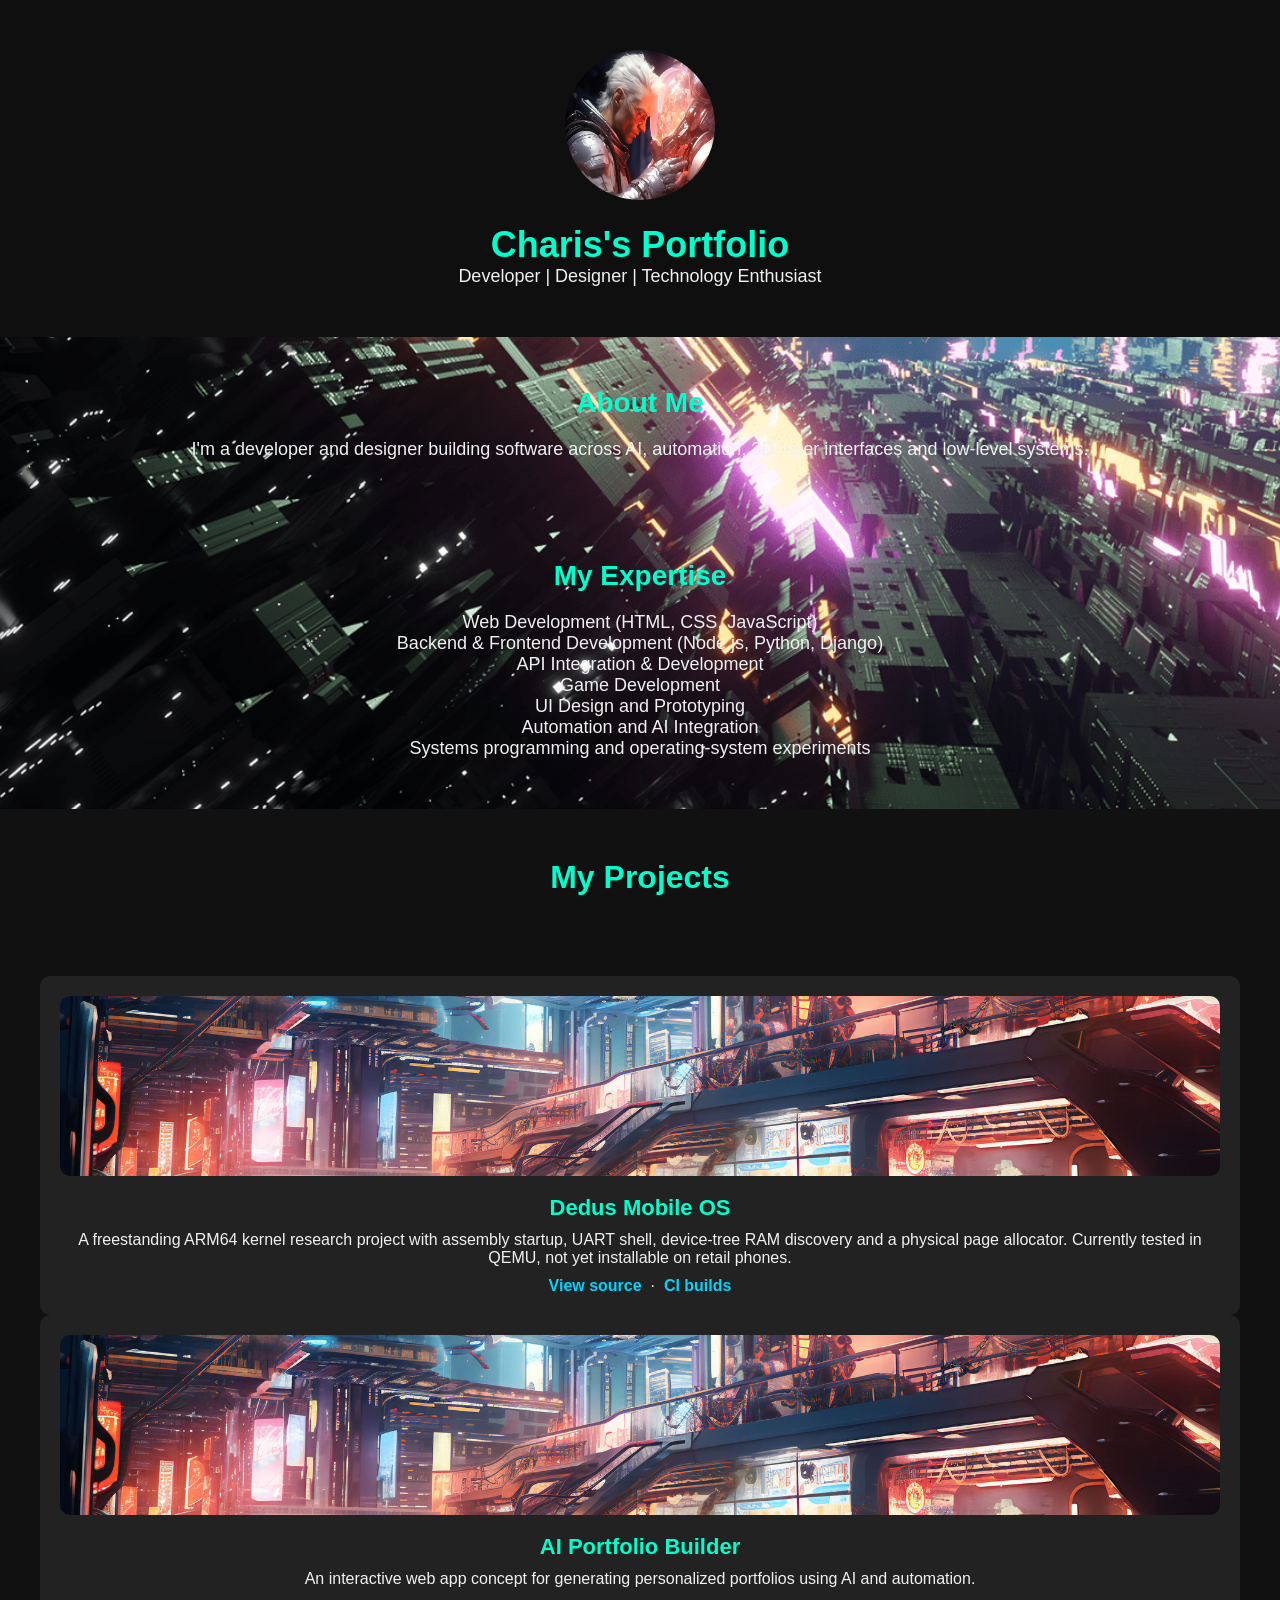
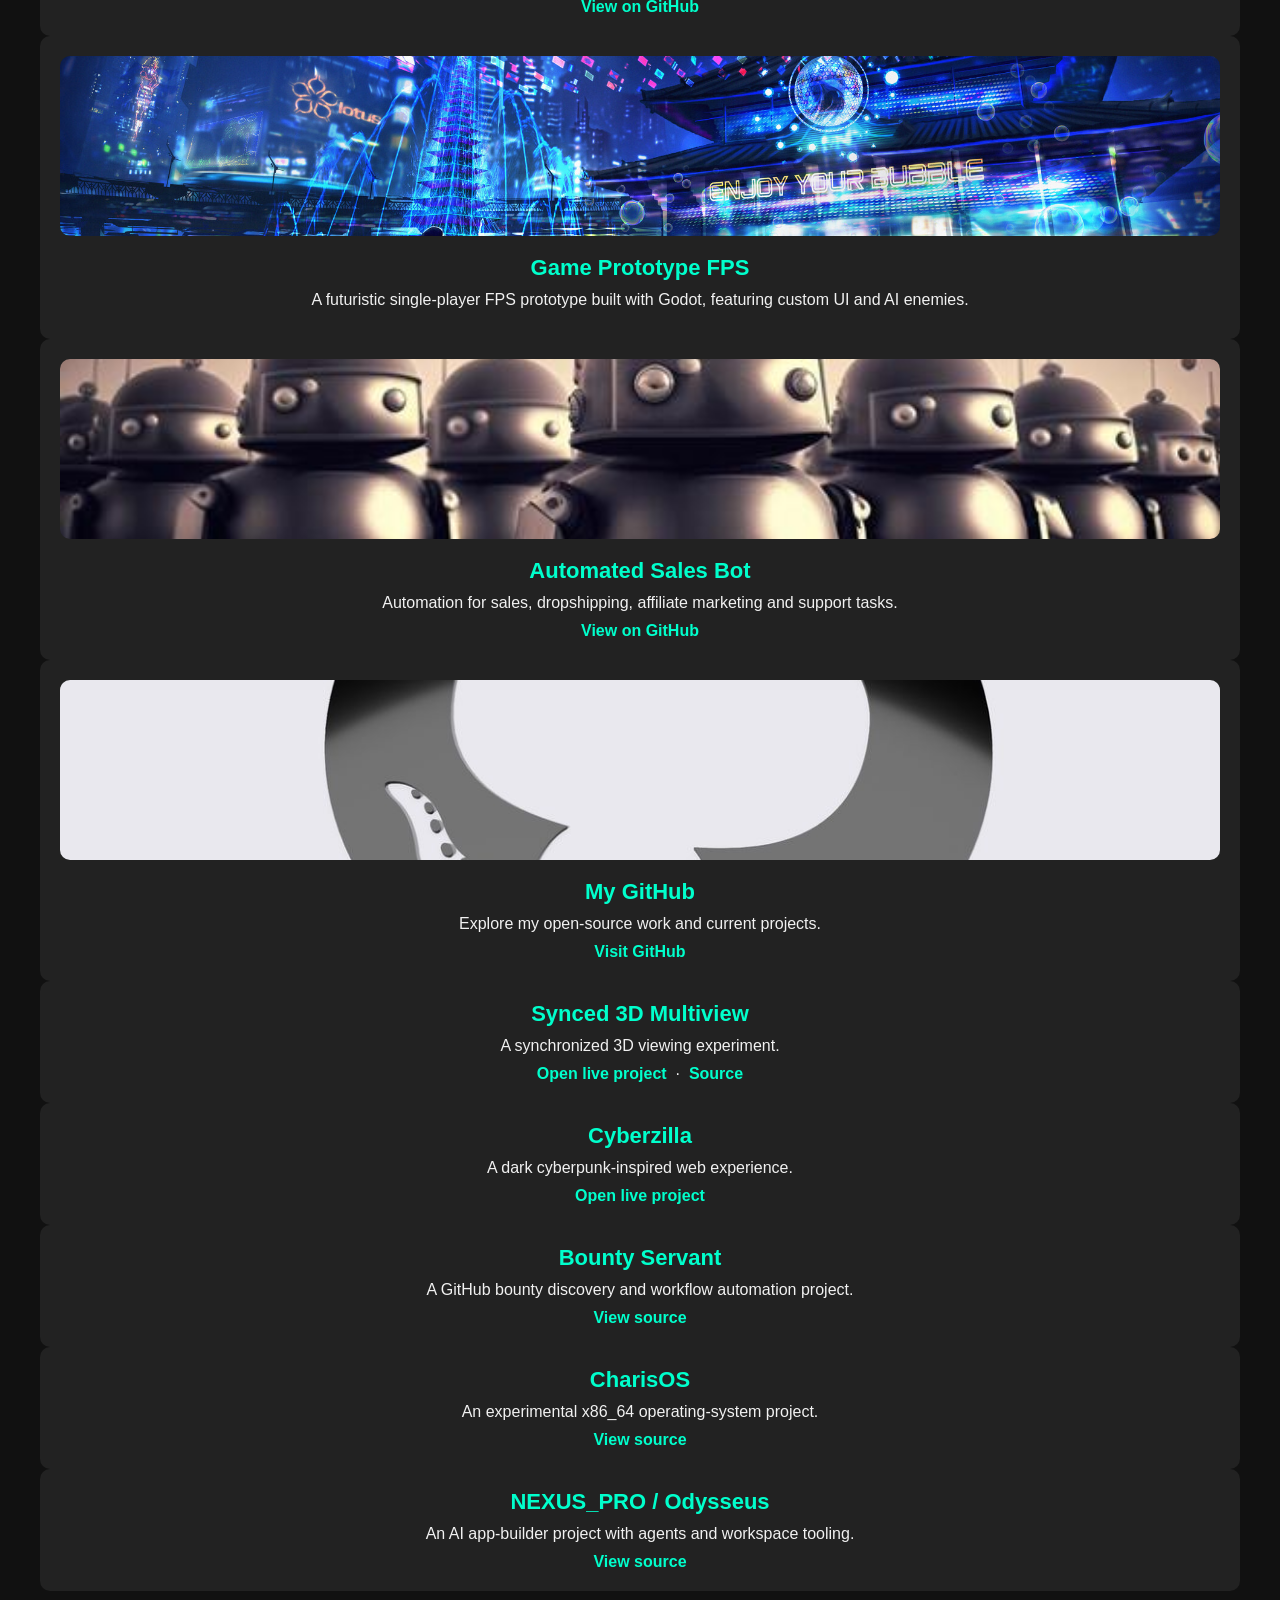
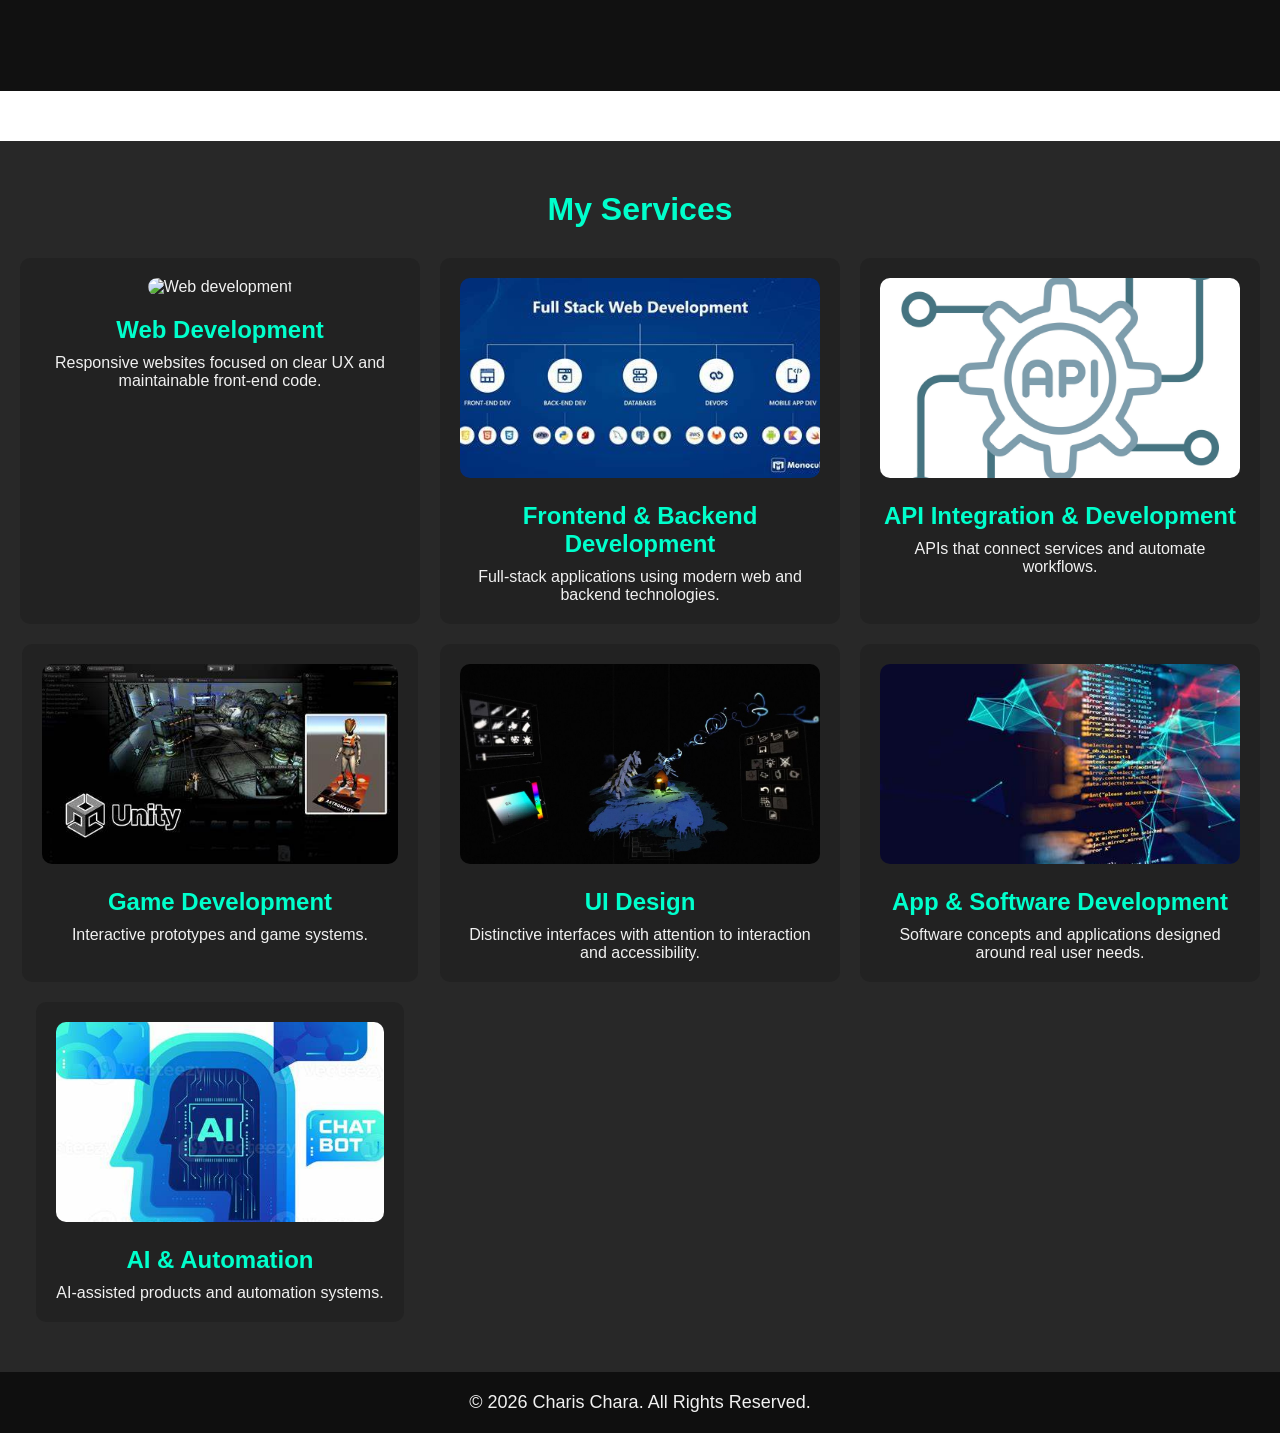
==== index.html @ b6f8dc91 "Feature Dedus and refresh portfolio project links" ====
<!DOCTYPE html>
<html lang="en">
<head>
    <meta charset="UTF-8">
    <meta name="viewport" content="width=device-width, initial-scale=1.0">
    <title>Charis Chara | Portfolio</title>
    <meta name="description" content="Software, AI, automation, 3D and low-level systems projects by Charis Chara.">
    <link rel="stylesheet" href="styles.css">
    <script>
      window.va = window.va || function () { (window.vaq = window.vaq || []).push(arguments); };
    </script>
    <script defer src="/_vercel/insights/script.js"></script>
</head>
<body>
    <header>
        <div class="container">
            <img src="assets/cyberpunk-character-hd-8k-wallpaper-stock-photographic-image_915071-30062.jpg" alt="Charis's profile picture" class="profile-img">
            <h1>Charis's Portfolio</h1>
            <p>Developer | Designer | Technology Enthusiast</p>
        </div>
    </header>
    <section class="about">
        <h2>About Me</h2>
        <p>I'm a developer and designer building software across AI, automation, 3D, user interfaces and low-level systems.</p>
    </section>
    <section class="expertise">
        <h2>My Expertise</h2>
        <ul>
            <li>Web Development (HTML, CSS, JavaScript)</li>
            <li>Backend & Frontend Development (Node.js, Python, Django)</li>
            <li>API Integration & Development</li>
            <li>Game Development</li>
            <li>UI Design and Prototyping</li>
            <li>Automation and AI Integration</li>
            <li>Systems programming and operating-system experiments</li>
        </ul>
    </section>
    <section class="projects">
        <h2>My Projects</h2>
        <div class="projects">
          <div class="project-card">
            <img src="assets/assets/cyberpunk.jpg" alt="Dedus Mobile OS visual concept">
            <h3>Dedus Mobile OS</h3>
            <p>A freestanding ARM64 kernel research project with assembly startup, UART shell, device-tree RAM discovery and a physical page allocator. Currently tested in QEMU, not yet installable on retail phones.</p>
            <a href="https://github.com/Liladizilla/mobile_os_01" target="_blank" rel="noopener noreferrer" style="color:#00D4FF;">View source</a>
            &nbsp;·&nbsp;
            <a href="https://github.com/Liladizilla/mobile_os_01/actions" target="_blank" rel="noopener noreferrer" style="color:#00D4FF;">CI builds</a>
          </div>
          <div class="project-card">
            <img src="assets/assets/cyberpunk.jpg" alt="AI portfolio builder concept">
            <h3>AI Portfolio Builder</h3>
            <p>An interactive web app concept for generating personalized portfolios using AI and automation.</p>
            <a href="https://github.com/Liladizilla/adizillaAI" target="_blank" rel="noopener noreferrer">View on GitHub</a>
          </div>
          <div class="project-card">
            <img src="assets/assets/vinicius-alves-cyberpunk-night-club-artsta.jpg" alt="Game prototype concept">
            <h3>Game Prototype FPS</h3>
            <p>A futuristic single-player FPS prototype built with Godot, featuring custom UI and AI enemies.</p>
          </div>
          <div class="project-card">
            <img src="assets/assets/Automation & Bots.jpg" alt="Automation and bot project">
            <h3>Automated Sales Bot</h3>
            <p>Automation for sales, dropshipping, affiliate marketing and support tasks.</p>
            <a href="https://github.com/Liladizilla/dropship_bot" target="_blank" rel="noopener noreferrer">View on GitHub</a>
          </div>
          <div class="project-card">
            <img src="assets/github_render.jpg" alt="GitHub profile">
            <h3>My GitHub</h3>
            <p>Explore my open-source work and current projects.</p>
            <a href="https://github.com/Liladizilla" target="_blank" rel="noopener noreferrer">Visit GitHub</a>
          </div>
          <div class="project-card">
            <h3>Synced 3D Multiview</h3>
            <p>A synchronized 3D viewing experiment.</p>
            <a href="https://synced-3d-multiview.vercel.app/" target="_blank" rel="noopener noreferrer">Open live project</a>
            &nbsp;·&nbsp;
            <a href="https://github.com/Liladizilla/synced_3d_multiview" target="_blank" rel="noopener noreferrer">Source</a>
          </div>
          <div class="project-card">
            <h3>Cyberzilla</h3>
            <p>A dark cyberpunk-inspired web experience.</p>
            <a href="https://cyberzilla01.pp.ua/" target="_blank" rel="noopener noreferrer">Open live project</a>
          </div>
          <div class="project-card">
            <h3>Bounty Servant</h3>
            <p>A GitHub bounty discovery and workflow automation project.</p>
            <a href="https://github.com/Liladizilla/bounty_servant" target="_blank" rel="noopener noreferrer">View source</a>
          </div>
          <div class="project-card">
            <h3>CharisOS</h3>
            <p>An experimental x86_64 operating-system project.</p>
            <a href="https://github.com/Liladizilla/charis__OS" target="_blank" rel="noopener noreferrer">View source</a>
          </div>
          <div class="project-card">
            <h3>NEXUS_PRO / Odysseus</h3>
            <p>An AI app-builder project with agents and workspace tooling.</p>
            <a href="https://github.com/Liladizilla/NEXUS_PRO_01" target="_blank" rel="noopener noreferrer">View source</a>
          </div>
        </div>
    </section>
    <section class="services">
        <h2>My Services</h2>
        <div class="services-container">
            <div class="service-card"><img src="assets/websitedevelopment.jpg" alt="Web development" class="service-img"><h3>Web Development</h3><p>Responsive websites focused on clear UX and maintainable front-end code.</p></div>
            <div class="service-card"><img src="assets/fullstack.jpg" alt="Full-stack development" class="service-img"><h3>Frontend & Backend Development</h3><p>Full-stack applications using modern web and backend technologies.</p></div>
            <div class="service-card"><img src="assets/api.jpg" alt="API development" class="service-img"><h3>API Integration & Development</h3><p>APIs that connect services and automate workflows.</p></div>
            <div class="service-card"><img src="assets/gamedev.jpg" alt="Game development" class="service-img"><h3>Game Development</h3><p>Interactive prototypes and game systems.</p></div>
            <div class="service-card"><img src="assets/ui.jpg" alt="UI design" class="service-img"><h3>UI Design</h3><p>Distinctive interfaces with attention to interaction and accessibility.</p></div>
            <div class="service-card"><img src="assets/sofdev.jpg" alt="Software development" class="service-img"><h3>App & Software Development</h3><p>Software concepts and applications designed around real user needs.</p></div>
            <div class="service-card"><img src="assets/assets/aichatbot.jpg" alt="AI and automation" class="service-img"><h3>AI & Automation</h3><p>AI-assisted products and automation systems.</p></div>
        </div>
    </section>
    <footer><p>&copy; 2026 Charis Chara. All Rights Reserved.</p></footer>
    <script src="script.js"></script>
</body>
</html>
---- styles.css ----
/* Global styles */
* {
    margin: 0;
    padding: 0;
    box-sizing: border-box;
}

body {
    font-family: 'Arial', sans-serif;
    color: #f1f1f1;
    background-image: url('assets/8716e3132117797.622858d67e865.png'), url('assets/0fb3aafcafc8828df3c32d9af4dffaa6.jpg'); /* Two background images */
    background-position: top center, bottom center;
    background-size: cover;
    background-attachment: fixed; /* Fix the background during scroll */
    animation: scrollBackgroundTop 30s linear infinite, scrollBackgroundBottom 40s linear infinite; /* Animation for both backgrounds */
    height: 200vh; /* Increased height for scrolling */
    background-repeat: no-repeat;
}

header {
    background-color: #0f0f0f;
    padding: 50px 20px;
    text-align: center;
}

.container {
    max-width: 1200px;
    margin: 0 auto;
}

.profile-img {
    width: 150px;
    height: 150px;
    border-radius: 50%;
    margin-bottom: 20px;
}

h1 {
    color: #00ffcc;
    font-size: 36px;
}

p {
    font-size: 18px;
    color: #f1f1f1;
}

section {
    padding: 50px 20px;
    text-align: center;
}

h2 {
    font-size: 28px;
    color: #00ffcc;
    margin-bottom: 20px;
}

.expertise ul {
    list-style: none;
    padding: 0;
}

.expertise li {
    font-size: 18px;
    color: #f1f1f1;
}

.projects {
    padding: 50px 20px;
    background-color: #111;
    text-align: center;
}

.projects h2 {
    font-size: 32px;
    color: #00ffcc;
    margin-bottom: 30px;
}

.projects-container {
    display: grid;
    grid-template-columns: repeat(auto-fill, minmax(280px, 1fr));
    gap: 30px;
    max-width: 1200px;
    margin: 0 auto;
}

.project-card {
    background-color: #222;
    border-radius: 10px;
    padding: 20px;
    text-align: center;
    transition: transform 0.3s ease, box-shadow 0.3s ease;
}

.project-card:hover {
    transform: translateY(-10px);
    box-shadow: 0 4px 8px rgba(0, 255, 204, 0.5);
}

.project-card img {
    width: 100%;
    height: 180px;
    object-fit: cover;
    border-radius: 10px;
    margin-bottom: 15px;
}

.project-card h3 {
    font-size: 22px;
    color: #00ffcc;
    margin-bottom: 10px;
}

.project-card p {
    font-size: 16px;
    color: #f1f1f1;
    margin-bottom: 10px;
}

.project-card a {
    color: #00ffcc;
    text-decoration: none;
    font-weight: bold;
}

footer {
    background-color: #0f0f0f;
    color: #f1f1f1;
    text-align: center;
    padding: 20px 0;
}

.services {
    padding: 50px 20px;
    text-align: center;
    background-color: #111;
}

.services h2 {
    font-size: 32px;
    color: #00ffcc;
    margin-bottom: 30px;
}

.services-container {
    display: grid;
    grid-template-columns: repeat(auto-fill, minmax(300px, 1fr));
    gap: 20px;
    justify-items: center;
}

.service-card {
    background-color: #222;
    border-radius: 10px;
    padding: 20px;
    text-align: center;
    transition: transform 0.3s ease, box-shadow 0.3s ease;
}

.service-card:hover {
    transform: translateY(-10px);
    box-shadow: 0 4px 8px rgba(0, 255, 204, 0.5);
}

.service-img {
    width: 100%;
    height: 200px;
    object-fit: cover;
    border-radius: 10px;
    margin-bottom: 20px;
}

.service-card h3 {
    font-size: 24px;
    color: #00ffcc;
    margin-bottom: 10px;
}

.service-card p {
    color: #f1f1f1;
    font-size: 16px;
}


/* Moving top background image */
@keyframes scrollBackgroundTop {
    0% {
        background-position: top center;
    }
    100% {
        background-position: bottom center; /* Moves top image from top to bottom */
    }
}

/* Moving bottom background image */
@keyframes scrollBackgroundBottom {
    0% {
        background-position: bottom center;
    }
    100% {
        background-position: top center; /* Moves bottom image from bottom to top */
    }
}

/* Add smooth scrolling */
html {
    scroll-behavior: smooth;
}

/* Section Styling */
.services {
    padding: 50px 20px;
    text-align: center;
    background-color: rgba(17, 17, 17, 0.9); /* Slight transparency for the background */
    margin-top: 50px;
}

.services h2 {
    font-size: 32px;
    color: #00ffcc;
    margin-bottom: 30px;
}

.services-container {
    display: grid;
    grid-template-columns: repeat(auto-fill, minmax(300px, 1fr));
    gap: 20px;
    justify-items: center;
}

.service-card {
    background-color: #222;
    border-radius: 10px;
    padding: 20px;
    text-align: center;
    transition: transform 0.3s ease, box-shadow 0.3s ease;
}

.service-card:hover {
    transform: translateY(-10px);
    box-shadow: 0 4px 8px rgba(0, 255, 204, 0.5);
}

.service-img {
    width: 100%;
    height: 200px;
    object-fit: cover;
    border-radius: 10px;
    margin-bottom: 20px;
}

.service-card h3 {
    font-size: 24px;
    color: #00ffcc;
    margin-bottom: 10px;
}

.service-card p {
    color: #f1f1f1;
    font-size: 16px;
}

/* Mobile (phones) */
@media screen and (max-width: 768px) {
    h1 {
        font-size: 28px;
    }

    h2 {
        font-size: 24px;
    }

    .container {
        padding: 0 15px;
    }

    .profile-img {
        width: 120px;
        height: 120px;
    }

    .services-container,
    .projects-container {
        grid-template-columns: 1fr;
    }

    .service-card,
    .project-card {
        width: 100%;
    }

    .service-img,
    .project-card img {
        height: 150px;
    }
}

/* Tablets */
@media screen and (min-width: 769px) and (max-width: 1024px) {
    .services-container,
    .projects-container {
        grid-template-columns: repeat(2, 1fr);
    }

    .service-card,
    .project-card {
        width: 100%;
    }
}
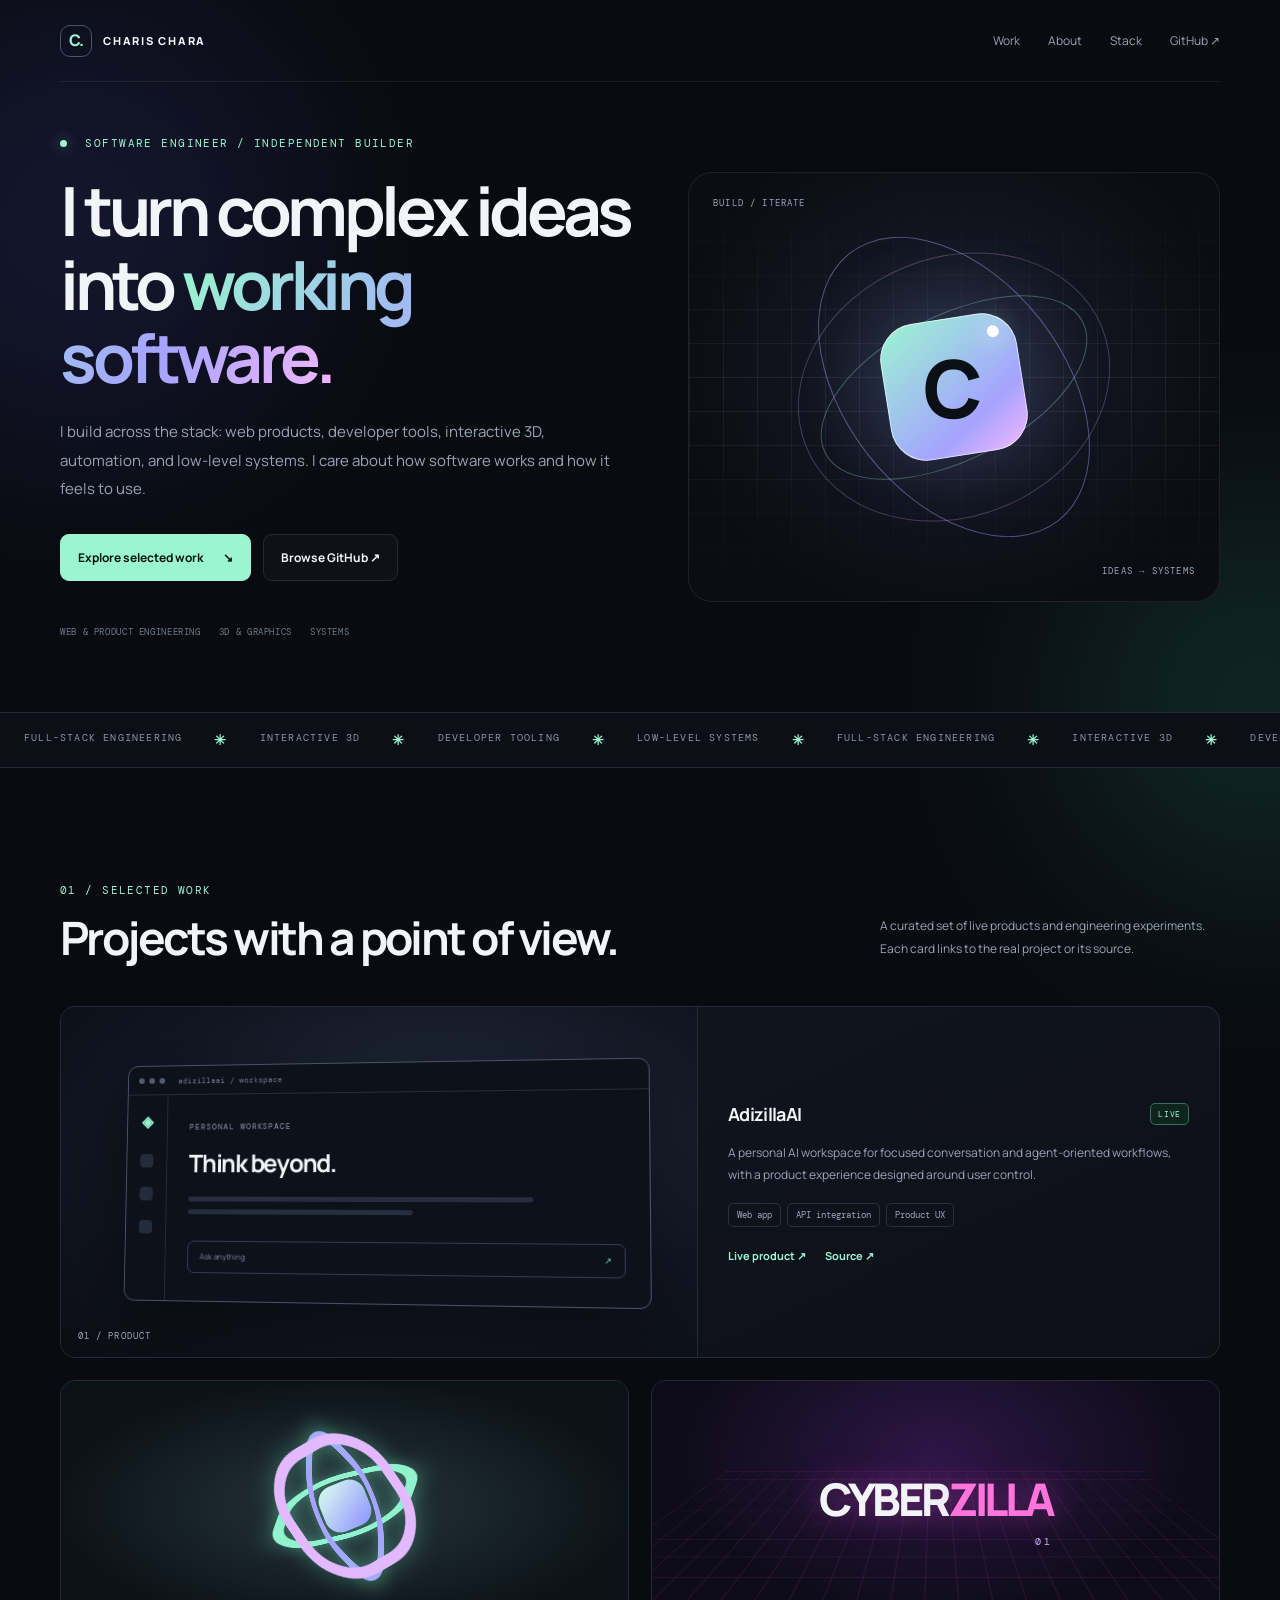
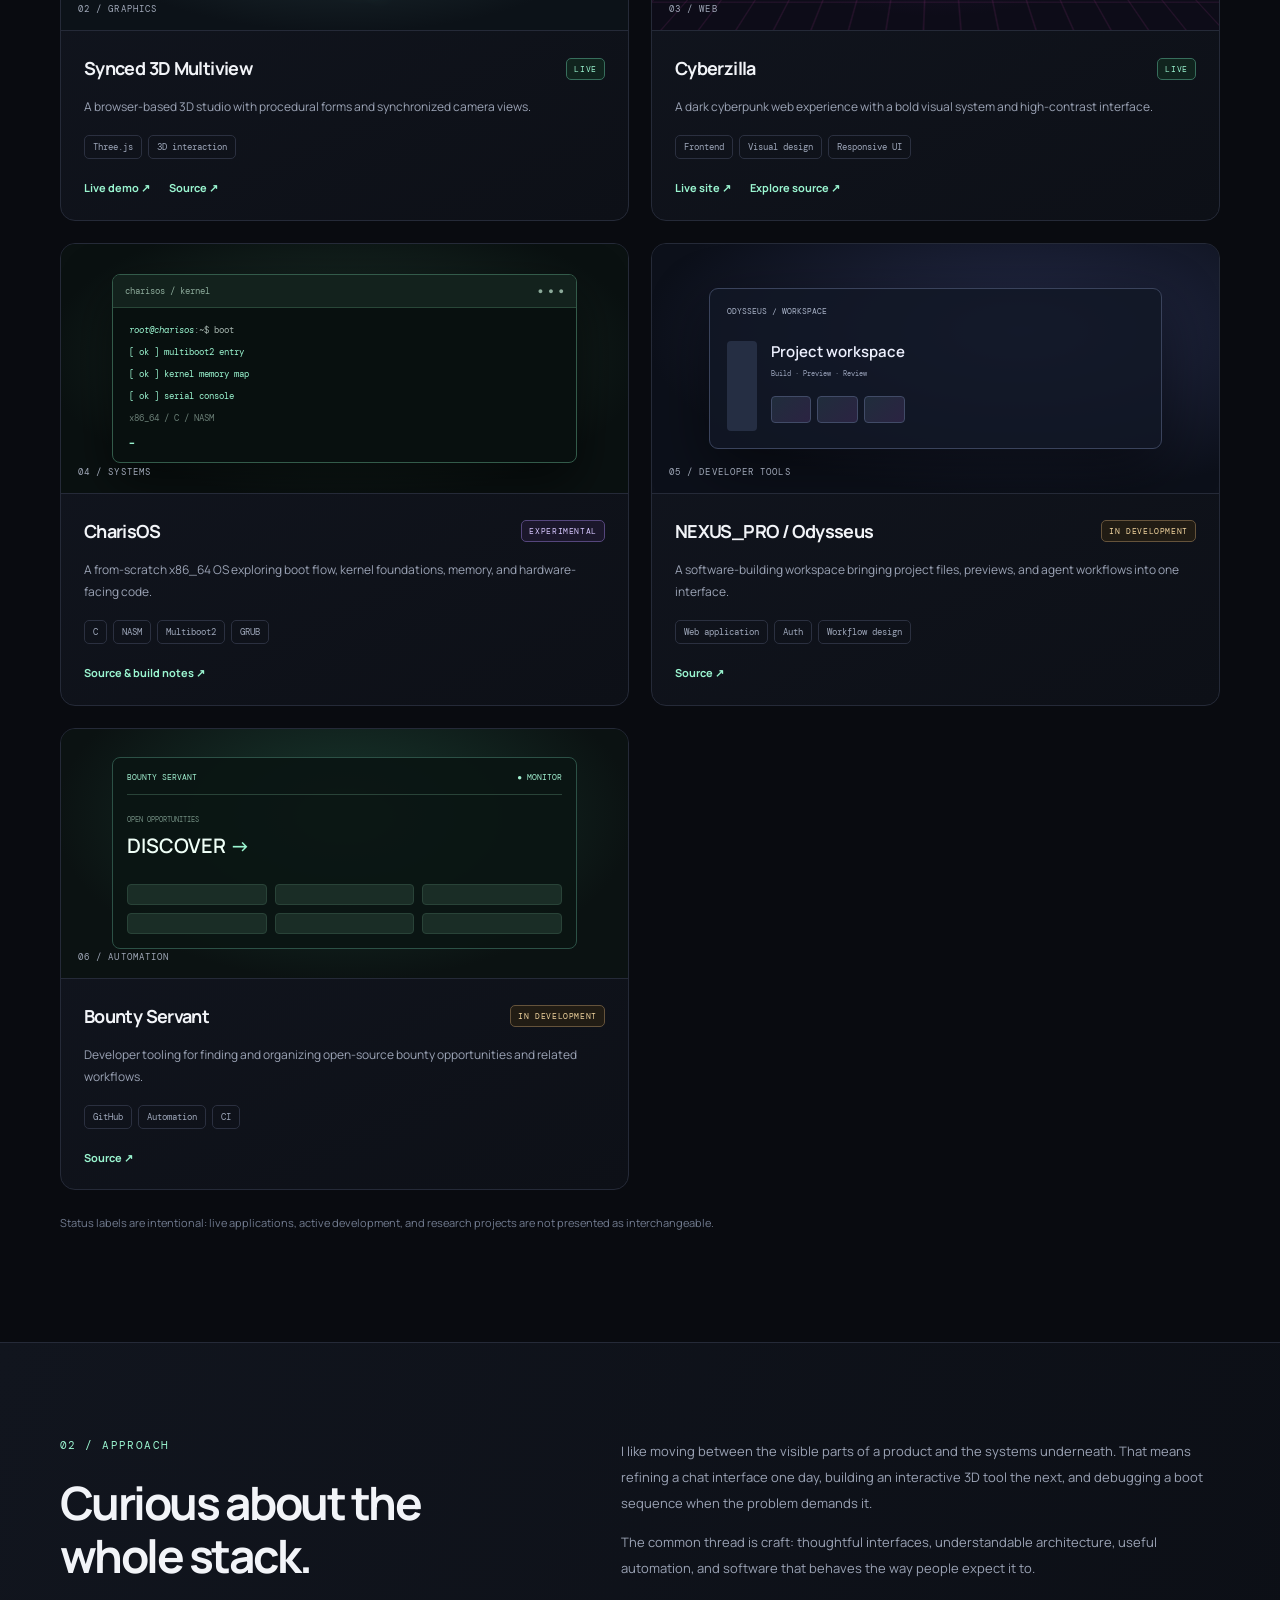
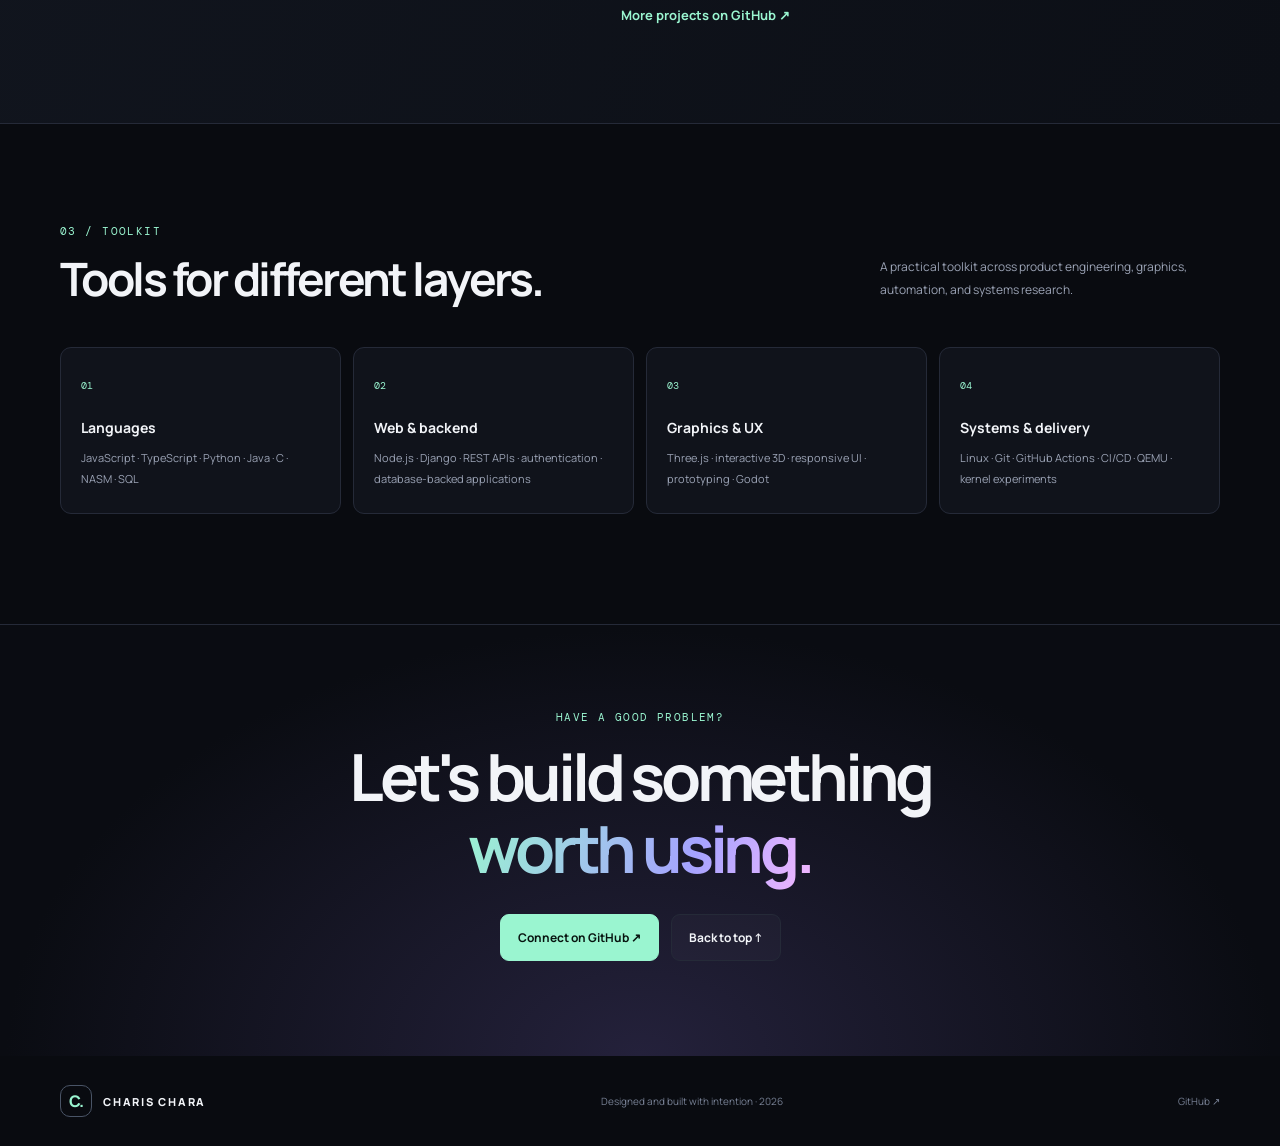
==== commit e4f20906: "feat: redesign portfolio as a polished engineering showcase" ====
--- a/index.html
+++ b/index.html
@@ -1,116 +1,58 @@
-<!DOCTYPE html>
+<!doctype html>
 <html lang="en">
 <head>
-    <meta charset="UTF-8">
-    <meta name="viewport" content="width=device-width, initial-scale=1.0">
-    <title>Charis Chara | Portfolio</title>
-    <meta name="description" content="Software, AI, automation, 3D and low-level systems projects by Charis Chara.">
-    <link rel="stylesheet" href="styles.css">
-    <script>
-      window.va = window.va || function () { (window.vaq = window.vaq || []).push(arguments); };
-    </script>
-    <script defer src="/_vercel/insights/script.js"></script>
+  <meta charset="utf-8">
+  <meta name="viewport" content="width=device-width, initial-scale=1">
+  <meta name="theme-color" content="#090b10">
+  <meta name="description" content="Charis Chara — software engineer building web products, developer tools, 3D experiences, automation, and low-level systems.">
+  <meta property="og:title" content="Charis Chara — Software Engineer">
+  <meta property="og:description" content="Selected software projects, experiments, and engineering work.">
+  <meta property="og:type" content="website">
+  <title>Charis Chara — Software Engineer</title>
+  <link rel="preconnect" href="https://fonts.googleapis.com">
+  <link rel="preconnect" href="https://fonts.gstatic.com" crossorigin>
+  <link href="https://fonts.googleapis.com/css2?family=DM+Mono:wght@400;500&family=Manrope:wght@400;500;600;700;800&display=swap" rel="stylesheet">
+  <link rel="stylesheet" href="styles.css">
 </head>
 <body>
-    <header>
-        <div class="container">
-            <img src="assets/cyberpunk-character-hd-8k-wallpaper-stock-photographic-image_915071-30062.jpg" alt="Charis's profile picture" class="profile-img">
-            <h1>Charis's Portfolio</h1>
-            <p>Developer | Designer | Technology Enthusiast</p>
-        </div>
-    </header>
-    <section class="about">
-        <h2>About Me</h2>
-        <p>I'm a developer and designer building software across AI, automation, 3D, user interfaces and low-level systems.</p>
+  <div class="ambient ambient-one"></div><div class="ambient ambient-two"></div>
+  <nav class="nav shell" aria-label="Main navigation">
+    <a class="wordmark" href="#top"><span class="mark">C.</span><span>CHARIS CHARA</span></a>
+    <div class="nav-links"><a href="#work">Work</a><a href="#about">About</a><a href="#stack">Stack</a><a href="https://github.com/Liladizilla" target="_blank" rel="noreferrer">GitHub ↗</a></div>
+  </nav>
+  <main id="top">
+    <section class="hero shell">
+      <div class="hero-copy">
+        <p class="eyebrow"><span class="status-dot"></span> SOFTWARE ENGINEER / INDEPENDENT BUILDER</p>
+        <h1>I turn complex ideas into <span class="gradient-text">working software.</span></h1>
+        <p class="hero-intro">I build across the stack: web products, developer tools, interactive 3D, automation, and low-level systems. I care about how software works and how it feels to use.</p>
+        <div class="hero-actions"><a class="button button-primary" href="#work">Explore selected work <span>↘</span></a><a class="button button-quiet" href="https://github.com/Liladizilla" target="_blank" rel="noreferrer">Browse GitHub ↗</a></div>
+        <div class="hero-meta"><span>WEB & PRODUCT ENGINEERING</span><span>3D & GRAPHICS</span><span>SYSTEMS</span></div>
+      </div>
+      <div class="hero-art" aria-label="Abstract geometric illustration">
+        <div class="orbit orbit-a"></div><div class="orbit orbit-b"></div><div class="orbit orbit-c"></div>
+        <div class="core"><span>C</span><i></i></div>
+        <div class="art-label label-top">BUILD / ITERATE</div><div class="art-label label-bottom">IDEAS → SYSTEMS</div>
+      </div>
     </section>
-    <section class="expertise">
-        <h2>My Expertise</h2>
-        <ul>
-            <li>Web Development (HTML, CSS, JavaScript)</li>
-            <li>Backend & Frontend Development (Node.js, Python, Django)</li>
-            <li>API Integration & Development</li>
-            <li>Game Development</li>
-            <li>UI Design and Prototyping</li>
-            <li>Automation and AI Integration</li>
-            <li>Systems programming and operating-system experiments</li>
-        </ul>
+    <section class="ticker" aria-label="Areas of work"><div class="ticker-track"><span>FULL-STACK ENGINEERING</span><b>✳</b><span>INTERACTIVE 3D</span><b>✳</b><span>DEVELOPER TOOLING</span><b>✳</b><span>LOW-LEVEL SYSTEMS</span><b>✳</b><span>FULL-STACK ENGINEERING</span><b>✳</b><span>INTERACTIVE 3D</span><b>✳</b><span>DEVELOPER TOOLING</span></div></section>
+    <section id="work" class="section shell">
+      <div class="section-heading"><div><p class="eyebrow">01 / SELECTED WORK</p><h2>Projects with a point of view.</h2></div><p class="section-note">A curated set of live products and engineering experiments. Each card links to the real project or its source.</p></div>
+      <div id="project-grid" class="project-grid">
+        <article class="project-card project-featured"><a class="project-visual visual-ai" href="https://adizillaai.vercel.app/" target="_blank" rel="noreferrer" aria-label="Open AdizillaAI"><div class="visual-window"><div class="window-bar"><i></i><i></i><i></i><span>adizillaai / workspace</span></div><div class="mock-layout"><div class="mock-sidebar"><b>◈</b><i></i><i></i><i></i></div><div class="mock-chat"><small>PERSONAL WORKSPACE</small><b>Think beyond.</b><div class="mock-line"></div><div class="mock-line short"></div><div class="mock-prompt">Ask anything <span>↗</span></div></div></div></div><span class="visual-index">01 / PRODUCT</span></a><div class="project-info"><div class="project-title-line"><h3>AdizillaAI</h3><span class="status live">LIVE</span></div><p>A personal AI workspace for focused conversation and agent-oriented workflows, with a product experience designed around user control.</p><div class="tags"><span>Web app</span><span>API integration</span><span>Product UX</span></div><div class="project-links"><a href="https://adizillaai.vercel.app/" target="_blank" rel="noreferrer">Live product ↗</a><a href="https://github.com/Liladizilla/adizillaAI" target="_blank" rel="noreferrer">Source ↗</a></div></div></article>
+        <article class="project-card"><a class="project-visual visual-3d" href="https://synced-3d-multiview.vercel.app/" target="_blank" rel="noreferrer" aria-label="Open Synced 3D Multiview"><div class="sculpture"><div class="sculpture-ring ring-one"></div><div class="sculpture-ring ring-two"></div><div class="sculpture-ring ring-three"></div><div class="sculpture-core"></div></div><span class="visual-index">02 / GRAPHICS</span></a><div class="project-info"><div class="project-title-line"><h3>Synced 3D Multiview</h3><span class="status live">LIVE</span></div><p>A browser-based 3D studio with procedural forms and synchronized camera views.</p><div class="tags"><span>Three.js</span><span>3D interaction</span></div><div class="project-links"><a href="https://synced-3d-multiview.vercel.app/" target="_blank" rel="noreferrer">Live demo ↗</a><a href="https://github.com/Liladizilla/synced_3d_multiview" target="_blank" rel="noreferrer">Source ↗</a></div></div></article>
+        <article class="project-card"><a class="project-visual visual-cyber" href="https://cyberzilla01.pp.ua/" target="_blank" rel="noreferrer" aria-label="Open Cyberzilla"><div class="cyber-grid"></div><div class="cyber-word">CYBER<span>ZILLA</span><i>01</i></div><span class="visual-index">03 / WEB</span></a><div class="project-info"><div class="project-title-line"><h3>Cyberzilla</h3><span class="status live">LIVE</span></div><p>A dark cyberpunk web experience with a bold visual system and high-contrast interface.</p><div class="tags"><span>Frontend</span><span>Visual design</span><span>Responsive UI</span></div><div class="project-links"><a href="https://cyberzilla01.pp.ua/" target="_blank" rel="noreferrer">Live site ↗</a><a href="https://github.com/Liladizilla?tab=repositories" target="_blank" rel="noreferrer">Explore source ↗</a></div></div></article>
+        <article class="project-card"><a class="project-visual visual-os" href="https://github.com/Liladizilla/charis__OS" target="_blank" rel="noreferrer" aria-label="Open CharisOS source"><div class="terminal"><div class="terminal-head"><span>charisos / kernel</span><span>● ● ●</span></div><div class="terminal-body"><p><em>root@charisos</em>:~$ boot</p><p class="terminal-green">[ ok ] multiboot2 entry</p><p class="terminal-green">[ ok ] kernel memory map</p><p class="terminal-green">[ ok ] serial console</p><p class="terminal-muted">x86_64 / C / NASM</p><b>_</b></div></div><span class="visual-index">04 / SYSTEMS</span></a><div class="project-info"><div class="project-title-line"><h3>CharisOS</h3><span class="status research">EXPERIMENTAL</span></div><p>A from-scratch x86_64 OS exploring boot flow, kernel foundations, memory, and hardware-facing code.</p><div class="tags"><span>C</span><span>NASM</span><span>Multiboot2</span><span>GRUB</span></div><div class="project-links"><a href="https://github.com/Liladizilla/charis__OS" target="_blank" rel="noreferrer">Source & build notes ↗</a></div></div></article>
+        <article class="project-card"><a class="project-visual visual-nexus" href="https://github.com/Liladizilla/NEXUS_PRO_01" target="_blank" rel="noreferrer" aria-label="Open NEXUS PRO source"><div class="nexus-panel"><span>ODYSSEUS / WORKSPACE</span><div class="nexus-columns"><i></i><div><b>Project workspace</b><small>Build · Preview · Review</small><div class="nexus-bars"><i></i><i></i><i></i></div></div></div></div><span class="visual-index">05 / DEVELOPER TOOLS</span></a><div class="project-info"><div class="project-title-line"><h3>NEXUS_PRO / Odysseus</h3><span class="status build">IN DEVELOPMENT</span></div><p>A software-building workspace bringing project files, previews, and agent workflows into one interface.</p><div class="tags"><span>Web application</span><span>Auth</span><span>Workflow design</span></div><div class="project-links"><a href="https://github.com/Liladizilla/NEXUS_PRO_01" target="_blank" rel="noreferrer">Source ↗</a></div></div></article>
+        <article class="project-card"><a class="project-visual visual-bounty" href="https://github.com/Liladizilla/bounty_servant" target="_blank" rel="noreferrer" aria-label="Open Bounty Servant source"><div class="bounty-dashboard"><div class="dash-top"><span>BOUNTY SERVANT</span><span>● MONITOR</span></div><div class="dash-metric"><small>OPEN OPPORTUNITIES</small><b>DISCOVER <span>→</span></b></div><div class="dash-row"><i></i><i></i><i></i></div><div class="dash-row"><i></i><i></i><i></i></div></div><span class="visual-index">06 / AUTOMATION</span></a><div class="project-info"><div class="project-title-line"><h3>Bounty Servant</h3><span class="status build">IN DEVELOPMENT</span></div><p>Developer tooling for finding and organizing open-source bounty opportunities and related workflows.</p><div class="tags"><span>GitHub</span><span>Automation</span><span>CI</span></div><div class="project-links"><a href="https://github.com/Liladizilla/bounty_servant" target="_blank" rel="noreferrer">Source ↗</a></div></div></article>
+      </div>
+      <p class="project-footnote">Status labels are intentional: live applications, active development, and research projects are not presented as interchangeable.</p>
     </section>
-    <section class="projects">
-        <h2>My Projects</h2>
-        <div class="projects">
-          <div class="project-card">
-            <img src="assets/assets/cyberpunk.jpg" alt="Dedus Mobile OS visual concept">
-            <h3>Dedus Mobile OS</h3>
-            <p>A freestanding ARM64 kernel research project with assembly startup, UART shell, device-tree RAM discovery and a physical page allocator. Currently tested in QEMU, not yet installable on retail phones.</p>
-            <a href="https://github.com/Liladizilla/mobile_os_01" target="_blank" rel="noopener noreferrer" style="color:#00D4FF;">View source</a>
-            &nbsp;·&nbsp;
-            <a href="https://github.com/Liladizilla/mobile_os_01/actions" target="_blank" rel="noopener noreferrer" style="color:#00D4FF;">CI builds</a>
-          </div>
-          <div class="project-card">
-            <img src="assets/assets/cyberpunk.jpg" alt="AI portfolio builder concept">
-            <h3>AI Portfolio Builder</h3>
-            <p>An interactive web app concept for generating personalized portfolios using AI and automation.</p>
-            <a href="https://github.com/Liladizilla/adizillaAI" target="_blank" rel="noopener noreferrer">View on GitHub</a>
-          </div>
-          <div class="project-card">
-            <img src="assets/assets/vinicius-alves-cyberpunk-night-club-artsta.jpg" alt="Game prototype concept">
-            <h3>Game Prototype FPS</h3>
-            <p>A futuristic single-player FPS prototype built with Godot, featuring custom UI and AI enemies.</p>
-          </div>
-          <div class="project-card">
-            <img src="assets/assets/Automation & Bots.jpg" alt="Automation and bot project">
-            <h3>Automated Sales Bot</h3>
-            <p>Automation for sales, dropshipping, affiliate marketing and support tasks.</p>
-            <a href="https://github.com/Liladizilla/dropship_bot" target="_blank" rel="noopener noreferrer">View on GitHub</a>
-          </div>
-          <div class="project-card">
-            <img src="assets/github_render.jpg" alt="GitHub profile">
-            <h3>My GitHub</h3>
-            <p>Explore my open-source work and current projects.</p>
-            <a href="https://github.com/Liladizilla" target="_blank" rel="noopener noreferrer">Visit GitHub</a>
-          </div>
-          <div class="project-card">
-            <h3>Synced 3D Multiview</h3>
-            <p>A synchronized 3D viewing experiment.</p>
-            <a href="https://synced-3d-multiview.vercel.app/" target="_blank" rel="noopener noreferrer">Open live project</a>
-            &nbsp;·&nbsp;
-            <a href="https://github.com/Liladizilla/synced_3d_multiview" target="_blank" rel="noopener noreferrer">Source</a>
-          </div>
-          <div class="project-card">
-            <h3>Cyberzilla</h3>
-            <p>A dark cyberpunk-inspired web experience.</p>
-            <a href="https://cyberzilla01.pp.ua/" target="_blank" rel="noopener noreferrer">Open live project</a>
-          </div>
-          <div class="project-card">
-            <h3>Bounty Servant</h3>
-            <p>A GitHub bounty discovery and workflow automation project.</p>
-            <a href="https://github.com/Liladizilla/bounty_servant" target="_blank" rel="noopener noreferrer">View source</a>
-          </div>
-          <div class="project-card">
-            <h3>CharisOS</h3>
-            <p>An experimental x86_64 operating-system project.</p>
-            <a href="https://github.com/Liladizilla/charis__OS" target="_blank" rel="noopener noreferrer">View source</a>
-          </div>
-          <div class="project-card">
-            <h3>NEXUS_PRO / Odysseus</h3>
-            <p>An AI app-builder project with agents and workspace tooling.</p>
-            <a href="https://github.com/Liladizilla/NEXUS_PRO_01" target="_blank" rel="noopener noreferrer">View source</a>
-          </div>
-        </div>
-    </section>
-    <section class="services">
-        <h2>My Services</h2>
-        <div class="services-container">
-            <div class="service-card"><img src="assets/websitedevelopment.jpg" alt="Web development" class="service-img"><h3>Web Development</h3><p>Responsive websites focused on clear UX and maintainable front-end code.</p></div>
-            <div class="service-card"><img src="assets/fullstack.jpg" alt="Full-stack development" class="service-img"><h3>Frontend & Backend Development</h3><p>Full-stack applications using modern web and backend technologies.</p></div>
-            <div class="service-card"><img src="assets/api.jpg" alt="API development" class="service-img"><h3>API Integration & Development</h3><p>APIs that connect services and automate workflows.</p></div>
-            <div class="service-card"><img src="assets/gamedev.jpg" alt="Game development" class="service-img"><h3>Game Development</h3><p>Interactive prototypes and game systems.</p></div>
-            <div class="service-card"><img src="assets/ui.jpg" alt="UI design" class="service-img"><h3>UI Design</h3><p>Distinctive interfaces with attention to interaction and accessibility.</p></div>
-            <div class="service-card"><img src="assets/sofdev.jpg" alt="Software development" class="service-img"><h3>App & Software Development</h3><p>Software concepts and applications designed around real user needs.</p></div>
-            <div class="service-card"><img src="assets/assets/aichatbot.jpg" alt="AI and automation" class="service-img"><h3>AI & Automation</h3><p>AI-assisted products and automation systems.</p></div>
-        </div>
-    </section>
-    <footer><p>&copy; 2026 Charis Chara. All Rights Reserved.</p></footer>
-    <script src="script.js"></script>
+    <section id="about" class="about-section"><div class="shell about-grid"><div><p class="eyebrow">02 / APPROACH</p><h2>Curious about the whole stack.</h2></div><div class="about-copy"><p>I like moving between the visible parts of a product and the systems underneath. That means refining a chat interface one day, building an interactive 3D tool the next, and debugging a boot sequence when the problem demands it.</p><p>The common thread is craft: thoughtful interfaces, understandable architecture, useful automation, and software that behaves the way people expect it to.</p><a class="text-link" href="https://github.com/Liladizilla?tab=repositories" target="_blank" rel="noreferrer">More projects on GitHub ↗</a></div></div></section>
+    <section id="stack" class="section shell stack-section"><div class="section-heading"><div><p class="eyebrow">03 / TOOLKIT</p><h2>Tools for different layers.</h2></div><p class="section-note">A practical toolkit across product engineering, graphics, automation, and systems research.</p></div><div class="stack-grid"><div class="stack-card"><span>01</span><h3>Languages</h3><p>JavaScript · TypeScript · Python · Java · C · NASM · SQL</p></div><div class="stack-card"><span>02</span><h3>Web & backend</h3><p>Node.js · Django · REST APIs · authentication · database-backed applications</p></div><div class="stack-card"><span>03</span><h3>Graphics & UX</h3><p>Three.js · interactive 3D · responsive UI · prototyping · Godot</p></div><div class="stack-card"><span>04</span><h3>Systems & delivery</h3><p>Linux · Git · GitHub Actions · CI/CD · QEMU · kernel experiments</p></div></div></section>
+    <section class="contact-section"><div class="shell contact-inner"><p class="eyebrow">HAVE A GOOD PROBLEM?</p><h2>Let's build something<br><span class="gradient-text">worth using.</span></h2><div class="hero-actions"><a class="button button-primary" href="https://github.com/Liladizilla" target="_blank" rel="noreferrer">Connect on GitHub ↗</a><a class="button button-quiet" href="#top">Back to top ↑</a></div></div></section>
+  </main>
+  <footer class="footer shell"><a class="wordmark" href="#top"><span class="mark">C.</span><span>CHARIS CHARA</span></a><span>Designed and built with intention · 2026</span><a href="https://github.com/Liladizilla" target="_blank" rel="noreferrer">GitHub ↗</a></footer>
+  <script src="script.js" defer></script>
 </body>
-</html>
+</html>
--- a/styles.css
+++ b/styles.css
@@ -1,311 +1 @@
-/* Global styles */
-* {
-    margin: 0;
-    padding: 0;
-    box-sizing: border-box;
-}
-
-body {
-    font-family: 'Arial', sans-serif;
-    color: #f1f1f1;
-    background-image: url('assets/8716e3132117797.622858d67e865.png'), url('assets/0fb3aafcafc8828df3c32d9af4dffaa6.jpg'); /* Two background images */
-    background-position: top center, bottom center;
-    background-size: cover;
-    background-attachment: fixed; /* Fix the background during scroll */
-    animation: scrollBackgroundTop 30s linear infinite, scrollBackgroundBottom 40s linear infinite; /* Animation for both backgrounds */
-    height: 200vh; /* Increased height for scrolling */
-    background-repeat: no-repeat;
-}
-
-header {
-    background-color: #0f0f0f;
-    padding: 50px 20px;
-    text-align: center;
-}
-
-.container {
-    max-width: 1200px;
-    margin: 0 auto;
-}
-
-.profile-img {
-    width: 150px;
-    height: 150px;
-    border-radius: 50%;
-    margin-bottom: 20px;
-}
-
-h1 {
-    color: #00ffcc;
-    font-size: 36px;
-}
-
-p {
-    font-size: 18px;
-    color: #f1f1f1;
-}
-
-section {
-    padding: 50px 20px;
-    text-align: center;
-}
-
-h2 {
-    font-size: 28px;
-    color: #00ffcc;
-    margin-bottom: 20px;
-}
-
-.expertise ul {
-    list-style: none;
-    padding: 0;
-}
-
-.expertise li {
-    font-size: 18px;
-    color: #f1f1f1;
-}
-
-.projects {
-    padding: 50px 20px;
-    background-color: #111;
-    text-align: center;
-}
-
-.projects h2 {
-    font-size: 32px;
-    color: #00ffcc;
-    margin-bottom: 30px;
-}
-
-.projects-container {
-    display: grid;
-    grid-template-columns: repeat(auto-fill, minmax(280px, 1fr));
-    gap: 30px;
-    max-width: 1200px;
-    margin: 0 auto;
-}
-
-.project-card {
-    background-color: #222;
-    border-radius: 10px;
-    padding: 20px;
-    text-align: center;
-    transition: transform 0.3s ease, box-shadow 0.3s ease;
-}
-
-.project-card:hover {
-    transform: translateY(-10px);
-    box-shadow: 0 4px 8px rgba(0, 255, 204, 0.5);
-}
-
-.project-card img {
-    width: 100%;
-    height: 180px;
-    object-fit: cover;
-    border-radius: 10px;
-    margin-bottom: 15px;
-}
-
-.project-card h3 {
-    font-size: 22px;
-    color: #00ffcc;
-    margin-bottom: 10px;
-}
-
-.project-card p {
-    font-size: 16px;
-    color: #f1f1f1;
-    margin-bottom: 10px;
-}
-
-.project-card a {
-    color: #00ffcc;
-    text-decoration: none;
-    font-weight: bold;
-}
-
-footer {
-    background-color: #0f0f0f;
-    color: #f1f1f1;
-    text-align: center;
-    padding: 20px 0;
-}
-
-.services {
-    padding: 50px 20px;
-    text-align: center;
-    background-color: #111;
-}
-
-.services h2 {
-    font-size: 32px;
-    color: #00ffcc;
-    margin-bottom: 30px;
-}
-
-.services-container {
-    display: grid;
-    grid-template-columns: repeat(auto-fill, minmax(300px, 1fr));
-    gap: 20px;
-    justify-items: center;
-}
-
-.service-card {
-    background-color: #222;
-    border-radius: 10px;
-    padding: 20px;
-    text-align: center;
-    transition: transform 0.3s ease, box-shadow 0.3s ease;
-}
-
-.service-card:hover {
-    transform: translateY(-10px);
-    box-shadow: 0 4px 8px rgba(0, 255, 204, 0.5);
-}
-
-.service-img {
-    width: 100%;
-    height: 200px;
-    object-fit: cover;
-    border-radius: 10px;
-    margin-bottom: 20px;
-}
-
-.service-card h3 {
-    font-size: 24px;
-    color: #00ffcc;
-    margin-bottom: 10px;
-}
-
-.service-card p {
-    color: #f1f1f1;
-    font-size: 16px;
-}
-
-
-/* Moving top background image */
-@keyframes scrollBackgroundTop {
-    0% {
-        background-position: top center;
-    }
-    100% {
-        background-position: bottom center; /* Moves top image from top to bottom */
-    }
-}
-
-/* Moving bottom background image */
-@keyframes scrollBackgroundBottom {
-    0% {
-        background-position: bottom center;
-    }
-    100% {
-        background-position: top center; /* Moves bottom image from bottom to top */
-    }
-}
-
-/* Add smooth scrolling */
-html {
-    scroll-behavior: smooth;
-}
-
-/* Section Styling */
-.services {
-    padding: 50px 20px;
-    text-align: center;
-    background-color: rgba(17, 17, 17, 0.9); /* Slight transparency for the background */
-    margin-top: 50px;
-}
-
-.services h2 {
-    font-size: 32px;
-    color: #00ffcc;
-    margin-bottom: 30px;
-}
-
-.services-container {
-    display: grid;
-    grid-template-columns: repeat(auto-fill, minmax(300px, 1fr));
-    gap: 20px;
-    justify-items: center;
-}
-
-.service-card {
-    background-color: #222;
-    border-radius: 10px;
-    padding: 20px;
-    text-align: center;
-    transition: transform 0.3s ease, box-shadow 0.3s ease;
-}
-
-.service-card:hover {
-    transform: translateY(-10px);
-    box-shadow: 0 4px 8px rgba(0, 255, 204, 0.5);
-}
-
-.service-img {
-    width: 100%;
-    height: 200px;
-    object-fit: cover;
-    border-radius: 10px;
-    margin-bottom: 20px;
-}
-
-.service-card h3 {
-    font-size: 24px;
-    color: #00ffcc;
-    margin-bottom: 10px;
-}
-
-.service-card p {
-    color: #f1f1f1;
-    font-size: 16px;
-}
-
-/* Mobile (phones) */
-@media screen and (max-width: 768px) {
-    h1 {
-        font-size: 28px;
-    }
-
-    h2 {
-        font-size: 24px;
-    }
-
-    .container {
-        padding: 0 15px;
-    }
-
-    .profile-img {
-        width: 120px;
-        height: 120px;
-    }
-
-    .services-container,
-    .projects-container {
-        grid-template-columns: 1fr;
-    }
-
-    .service-card,
-    .project-card {
-        width: 100%;
-    }
-
-    .service-img,
-    .project-card img {
-        height: 150px;
-    }
-}
-
-/* Tablets */
-@media screen and (min-width: 769px) and (max-width: 1024px) {
-    .services-container,
-    .projects-container {
-        grid-template-columns: repeat(2, 1fr);
-    }
-
-    .service-card,
-    .project-card {
-        width: 100%;
-    }
-}+:root{color-scheme:dark;--bg:#090b10;--panel:#10131b;--panel2:#151925;--line:#252a38;--text:#f2f4f8;--muted:#9ba3b5;--accent:#9af5d0;--violet:#a5a3ff;--mono:"DM Mono",monospace;--sans:"Manrope",sans-serif}*{box-sizing:border-box}html{scroll-behavior:smooth;scroll-padding-top:90px}body{margin:0;background:var(--bg);color:var(--text);font-family:var(--sans);line-height:1.6;overflow-x:hidden}a{color:inherit;text-decoration:none}.shell{width:min(1160px,calc(100% - 48px));margin-inline:auto}.ambient{position:absolute;pointer-events:none;filter:blur(100px);opacity:.12;border-radius:50%;z-index:-1}.ambient-one{width:450px;height:450px;top:0;left:-150px;background:#6264ff}.ambient-two{width:400px;height:400px;top:500px;right:-180px;background:#44e6b4}.nav{height:82px;display:flex;align-items:center;justify-content:space-between;border-bottom:1px solid rgba(255,255,255,.07)}.wordmark{display:flex;align-items:center;gap:11px;font-size:11px;font-weight:800;letter-spacing:.16em}.mark{display:grid;place-items:center;width:32px;height:32px;border:1px solid #495466;border-radius:10px;color:var(--accent);font-size:16px;letter-spacing:-.06em}.nav-links{display:flex;gap:28px;align-items:center;color:var(--muted);font-size:12px}.nav-links a:hover,.footer a:hover{color:var(--accent)}.hero{min-height:630px;display:grid;grid-template-columns:1.05fr .95fr;gap:40px;align-items:center;padding-top:50px;padding-bottom:70px}.eyebrow{font:11px var(--mono);letter-spacing:.13em;color:var(--accent);margin:0 0 24px}.status-dot{display:inline-block;width:7px;height:7px;border-radius:50%;background:var(--accent);margin-right:10px;box-shadow:0 0 14px #9af5d080}.hero h1{font-size:clamp(42px,5.3vw,70px);line-height:1.08;letter-spacing:-.065em;max-width:650px;margin:0 0 24px;font-weight:700}.gradient-text{background:linear-gradient(110deg,#9af5d0 0%,#a5a3ff 65%,#f4b7ff 100%);color:transparent;background-clip:text;-webkit-background-clip:text}.hero-intro{max-width:560px;color:var(--muted);font-size:15px;line-height:1.9}.hero-actions{display:flex;gap:12px;flex-wrap:wrap;margin-top:30px}.button{display:inline-flex;align-items:center;gap:20px;padding:13px 17px;border-radius:9px;font-size:12px;font-weight:700;border:1px solid var(--line);transition:transform .2s,border-color .2s,background .2s}.button:hover{transform:translateY(-2px)}.button-primary{background:var(--accent);border-color:var(--accent);color:#07130f}.button-primary:hover{background:#b7ffdf}.button-quiet{background:rgba(255,255,255,.025);color:var(--text)}.button-quiet:hover{border-color:#596174}.hero-meta{display:flex;flex-wrap:wrap;gap:18px;margin-top:45px;color:#6f788b;font:9px var(--mono);letter-spacing:.07em}.hero-art{height:430px;position:relative;display:grid;place-items:center;overflow:hidden;border:1px solid rgba(255,255,255,.08);border-radius:24px;background:radial-gradient(ellipse at 50% 45%,#22283c 0%,#11141d 42%,#0b0d13 75%)}.hero-art:before,.hero-art:after{content:"";position:absolute;inset:0;background-image:linear-gradient(rgba(255,255,255,.035) 1px,transparent 1px),linear-gradient(90deg,rgba(255,255,255,.035) 1px,transparent 1px);background-size:34px 34px;mask-image:linear-gradient(transparent,#000,transparent)}.orbit{position:absolute;border:1px solid rgba(154,245,208,.32);border-radius:50%;transform:rotate(-27deg)}.orbit-a{width:290px;height:145px}.orbit-b{width:340px;height:220px;transform:rotate(52deg);border-color:rgba(165,163,255,.45)}.orbit-c{width:260px;height:320px;transform:rotate(68deg);border-color:rgba(244,183,255,.24)}.core{width:138px;height:138px;border-radius:36px;display:grid;place-items:center;position:relative;z-index:1;background:linear-gradient(145deg,#9af5d0,#a5a3ff 70%,#f4b7ff);box-shadow:0 0 90px #8b9dff38,inset 0 0 0 1px #fff9;transform:rotate(-9deg)}.core span{font-size:80px;font-weight:800;color:#0b1017;letter-spacing:-.1em;transform:rotate(9deg);margin-right:10px}.core i{position:absolute;width:12px;height:12px;border-radius:50%;background:#fff;top:14px;right:16px;box-shadow:0 0 24px white}.art-label{position:absolute;z-index:2;font:9px var(--mono);letter-spacing:.13em;color:#9ca6bc}.label-top{top:24px;left:24px}.label-bottom{bottom:24px;right:24px}.ticker{border-block:1px solid var(--line);overflow:hidden;background:#0c0f15}.ticker-track{display:flex;justify-content:space-around;gap:32px;white-space:nowrap;padding:18px 24px;color:#8b93a5;font:10px var(--mono);letter-spacing:.12em}.ticker-track b{color:var(--accent);font-size:14px}.section{padding-top:115px;padding-bottom:110px}.section-heading{display:flex;justify-content:space-between;align-items:end;gap:35px;margin-bottom:42px}.section-heading .eyebrow{margin-bottom:14px}.section-heading h2,.about-grid h2{font-size:clamp(30px,4vw,46px);letter-spacing:-.055em;line-height:1.16;margin:0;max-width:600px}.section-note{max-width:340px;color:var(--muted);font-size:12px;line-height:1.9;margin:0 0 4px}.project-grid{display:grid;grid-template-columns:repeat(2,minmax(0,1fr));gap:22px}.project-card{min-width:0;overflow:hidden;border:1px solid var(--line);border-radius:15px;background:linear-gradient(155deg,#121620,#0d1017);transition:transform .25s,border-color .25s}.project-card:hover{transform:translateY(-4px);border-color:#454c60}.project-featured{grid-column:span 2;display:grid;grid-template-columns:1.1fr .9fr}.project-visual{height:250px;position:relative;display:flex;align-items:center;justify-content:center;overflow:hidden;border-bottom:1px solid var(--line)}.project-featured .project-visual{height:100%;min-height:350px;border-bottom:0;border-right:1px solid var(--line)}.visual-index{position:absolute;bottom:15px;left:17px;color:#a0a8b8;font:9px var(--mono);letter-spacing:.12em}.visual-ai{background:radial-gradient(ellipse at 60% 40%,#263047,#121622 58%,#0a0d13)}.visual-window{width:83%;border:1px solid #495268;border-radius:11px;overflow:hidden;background:#0d111a;box-shadow:0 25px 80px #0008;transform:perspective(900px) rotateY(-7deg) rotateX(3deg)}.window-bar{height:30px;display:flex;align-items:center;gap:5px;padding:0 11px;border-bottom:1px solid #272d3b;color:#747e93;font:8px var(--mono)}.window-bar i{width:6px;height:6px;border-radius:50%;background:#525d70}.window-bar span{margin-left:9px}.mock-layout{display:flex;min-height:205px}.mock-sidebar{width:43px;border-right:1px solid #242b3a;display:flex;align-items:center;flex-direction:column;gap:20px;padding:15px 0;color:var(--accent)}.mock-sidebar i{height:14px;width:14px;border-radius:4px;background:#242b3b}.mock-chat{flex:1;padding:28px 23px}.mock-chat small{display:block;color:#8d98af;font:8px var(--mono);letter-spacing:.12em}.mock-chat b{display:block;font-size:25px;letter-spacing:-.05em;margin-top:13px}.mock-line{height:5px;width:80%;background:#252d3e;border-radius:4px;margin-top:14px}.mock-line.short{width:53%;margin-top:8px}.mock-prompt{margin-top:27px;padding:9px 12px;border:1px solid #333d50;border-radius:7px;color:#7d879b;font-size:8px}.mock-prompt span{float:right;color:var(--accent)}.visual-3d{background:radial-gradient(ellipse at center,#24363b,#0c1218 72%)}.sculpture{width:180px;height:180px;position:relative;display:grid;place-items:center;transform:rotate(-22deg)}.sculpture-ring{position:absolute;width:150px;height:150px;border:12px solid #91f4cf;border-radius:42%;filter:drop-shadow(0 0 12px #7ef0c766)}.ring-one{transform:rotateX(66deg) rotateZ(20deg)}.ring-two{transform:rotateY(67deg) rotateZ(44deg);border-color:#a5a3ff}.ring-three{transform:rotateX(14deg) rotateY(35deg) rotateZ(75deg);border-color:#e2b8ff}.sculpture-core{width:48px;height:48px;border-radius:16px;background:linear-gradient(145deg,#e0fff1,#8b8fff);box-shadow:0 0 50px #8af5cf66}.visual-cyber{background:radial-gradient(ellipse at 50% 30%,#2d1646,#0d0c18 65%)}.cyber-grid{position:absolute;inset:0;background:linear-gradient(#ff4ad01a 1px,transparent 1px),linear-gradient(90deg,#ff4ad01a 1px,transparent 1px);background-size:25px 25px;transform:perspective(180px) rotateX(30deg) scale(1.5);transform-origin:bottom}.cyber-word{position:relative;z-index:1;font-size:clamp(28px,4vw,45px);font-weight:800;letter-spacing:-.08em;text-shadow:0 0 35px #fc5ae977}.cyber-word span{color:#ff74db}.cyber-word i{font:10px var(--mono);color:#c9b3ff;display:block;letter-spacing:.3em;text-align:right}.visual-os{background:radial-gradient(ellipse at 50% 45%,#1d332b,#0a1111 75%)}.terminal{width:82%;border:1px solid #335b4a;background:#08100f;border-radius:8px;overflow:hidden;box-shadow:0 20px 50px #0008;font:9px var(--mono)}.terminal-head{display:flex;justify-content:space-between;padding:10px 12px;background:#13221d;color:#8ba999;border-bottom:1px solid #294738}.terminal-body{padding:16px;color:#a8b7b1}.terminal-body p{margin:0 0 10px}.terminal-body em,.terminal-green{color:#9af5d0}.terminal-muted{color:#697d75}.terminal-body b{color:#9af5d0}.visual-nexus{background:radial-gradient(ellipse at 65% 35%,#242a48,#0c101a 72%)}.nexus-panel{width:80%;padding:17px;border:1px solid #3a435c;background:#111725d9;border-radius:9px;box-shadow:0 20px 60px #0007;font:8px var(--mono);color:#a9b3c8}.nexus-columns{display:flex;gap:14px;margin-top:25px}.nexus-columns>i{width:30px;height:90px;background:#252e43;border-radius:4px}.nexus-columns b{display:block;color:#eef1ff;font:600 15px var(--sans)}.nexus-columns small{display:block;margin-top:7px;color:#9ca5bd}.nexus-bars{display:flex;gap:6px;margin-top:18px}.nexus-bars i{height:27px;flex:1;border:1px solid #414b67;border-radius:4px;background:linear-gradient(135deg,#202d3c,#2b2342)}.visual-bounty{background:radial-gradient(ellipse at 50% 35%,#19382e,#0b1212 72%)}.bounty-dashboard{width:82%;border:1px solid #2c5146;border-radius:8px;padding:14px;background:#0a1513ed;font:8px var(--mono);color:#a3bcb1}.dash-top{display:flex;justify-content:space-between;border-bottom:1px solid #294338;padding-bottom:12px;color:#a1f0d0}.dash-metric{padding:20px 0 17px}.dash-metric small{display:block;color:#738f83}.dash-metric b{display:block;margin-top:8px;color:#effff7;font:600 20px var(--sans)}.dash-metric b span{color:#9af5d0}.dash-row{display:flex;gap:8px;margin-top:8px}.dash-row i{height:21px;border-radius:4px;background:#1a2d26;border:1px solid #294338;flex:1}.project-info{padding:23px}.project-featured .project-info{padding:30px;align-self:center}.project-title-line{display:flex;align-items:center;justify-content:space-between;gap:12px;flex-wrap:wrap}.project-info h3{margin:0;font-size:18px;letter-spacing:-.035em}.status{font:8px var(--mono);letter-spacing:.08em;padding:5px 7px;border-radius:5px;border:1px solid}.status.live{color:var(--accent);border-color:#376e5c;background:#10241e}.status.research{color:#d7c7ff;border-color:#55467c;background:#1b172b}.status.build{color:#f3d6a0;border-color:#65533b;background:#211c14}.project-info>p{color:var(--muted);font-size:12px;line-height:1.85;margin:13px 0 17px}.tags{display:flex;gap:6px;flex-wrap:wrap}.tags span{padding:5px 8px;border:1px solid #2b3040;border-radius:5px;color:#9ea7ba;font:9px var(--mono)}.project-links{display:flex;gap:19px;flex-wrap:wrap;margin-top:20px;font-size:11px;font-weight:700}.project-links a,.text-link{color:var(--accent)}.project-links a:hover,.text-link:hover{text-decoration:underline;text-underline-offset:4px}.project-footnote{margin:24px 0 0;color:#727c90;font-size:11px}.about-section{border-block:1px solid var(--line);background:linear-gradient(110deg,#11151e,#0c0f16)}.about-grid{padding-top:95px;padding-bottom:95px;display:grid;grid-template-columns:.9fr 1.1fr;gap:70px}.about-grid h2{max-width:390px}.about-copy{color:var(--muted);font-size:13px;line-height:2}.about-copy p:first-child{margin-top:0}.text-link{display:inline-block;margin-top:8px;font-weight:700}.stack-section{padding-top:100px}.stack-grid{display:grid;grid-template-columns:repeat(4,1fr);gap:12px}.stack-card{padding:23px 20px;border:1px solid var(--line);border-radius:11px;background:#10131b}.stack-card>span{color:var(--accent);font:10px var(--mono)}.stack-card h3{font-size:14px;margin:20px 0 9px}.stack-card p{font-size:11px;line-height:1.9;color:var(--muted);margin:0}.contact-section{padding:85px 0 95px;border-top:1px solid var(--line);background:radial-gradient(ellipse at 50% 100%,#24213b 0%,#0a0c12 70%);text-align:center}.contact-inner .eyebrow{margin-bottom:17px}.contact-inner h2{font-size:clamp(38px,6vw,65px);letter-spacing:-.065em;line-height:1.1;margin:0}.contact-inner .hero-actions{justify-content:center}.footer{min-height:90px;display:flex;align-items:center;justify-content:space-between;gap:18px;color:#778094;font-size:10px}.footer .wordmark{color:var(--text)}@media(max-width:800px){.hero{grid-template-columns:1fr;padding-top:65px;gap:35px}.hero-art{height:350px}.hero h1{font-size:clamp(43px,9vw,64px)}.section-heading{align-items:start;flex-direction:column;gap:17px}.project-featured{grid-template-columns:1fr}.project-featured .project-visual{min-height:280px;height:280px;border-right:0;border-bottom:1px solid var(--line)}.project-featured .project-info{padding:24px}.about-grid{grid-template-columns:1fr;gap:20px}.stack-grid{grid-template-columns:repeat(2,1fr)}}@media(max-width:540px){.shell{width:calc(100% - 32px)}.nav{height:70px}.wordmark{font-size:9px;letter-spacing:.1em}.nav-links{gap:13px;font-size:10px}.nav-links a:nth-child(3){display:none}.hero{min-height:0;padding-top:60px;padding-bottom:55px}.hero-intro{font-size:13px}.hero-art{height:300px}.hero-meta{gap:10px;font-size:8px}.ticker-track{justify-content:flex-start;gap:20px}.section{padding-top:75px;padding-bottom:75px}.project-grid{grid-template-columns:1fr;gap:15px}.project-featured{grid-column:auto}.project-visual{height:230px}.project-featured .project-visual{height:250px;min-height:250px}.project-title-line{align-items:flex-start}.project-info{padding:20px}.stack-grid{grid-template-columns:1fr 1fr;gap:9px}.stack-card{padding:17px 14px}.stack-card h3{font-size:12px}.stack-card p{font-size:10px}.about-grid{padding-top:70px;padding-bottom:70px}.footer{padding:22px 0;flex-wrap:wrap}.footer>span{order:3;width:100%}}@media(prefers-reduced-motion:reduce){*,*::before,*::after{scroll-behavior:auto!important;transition:none!important;animation:none!important}}
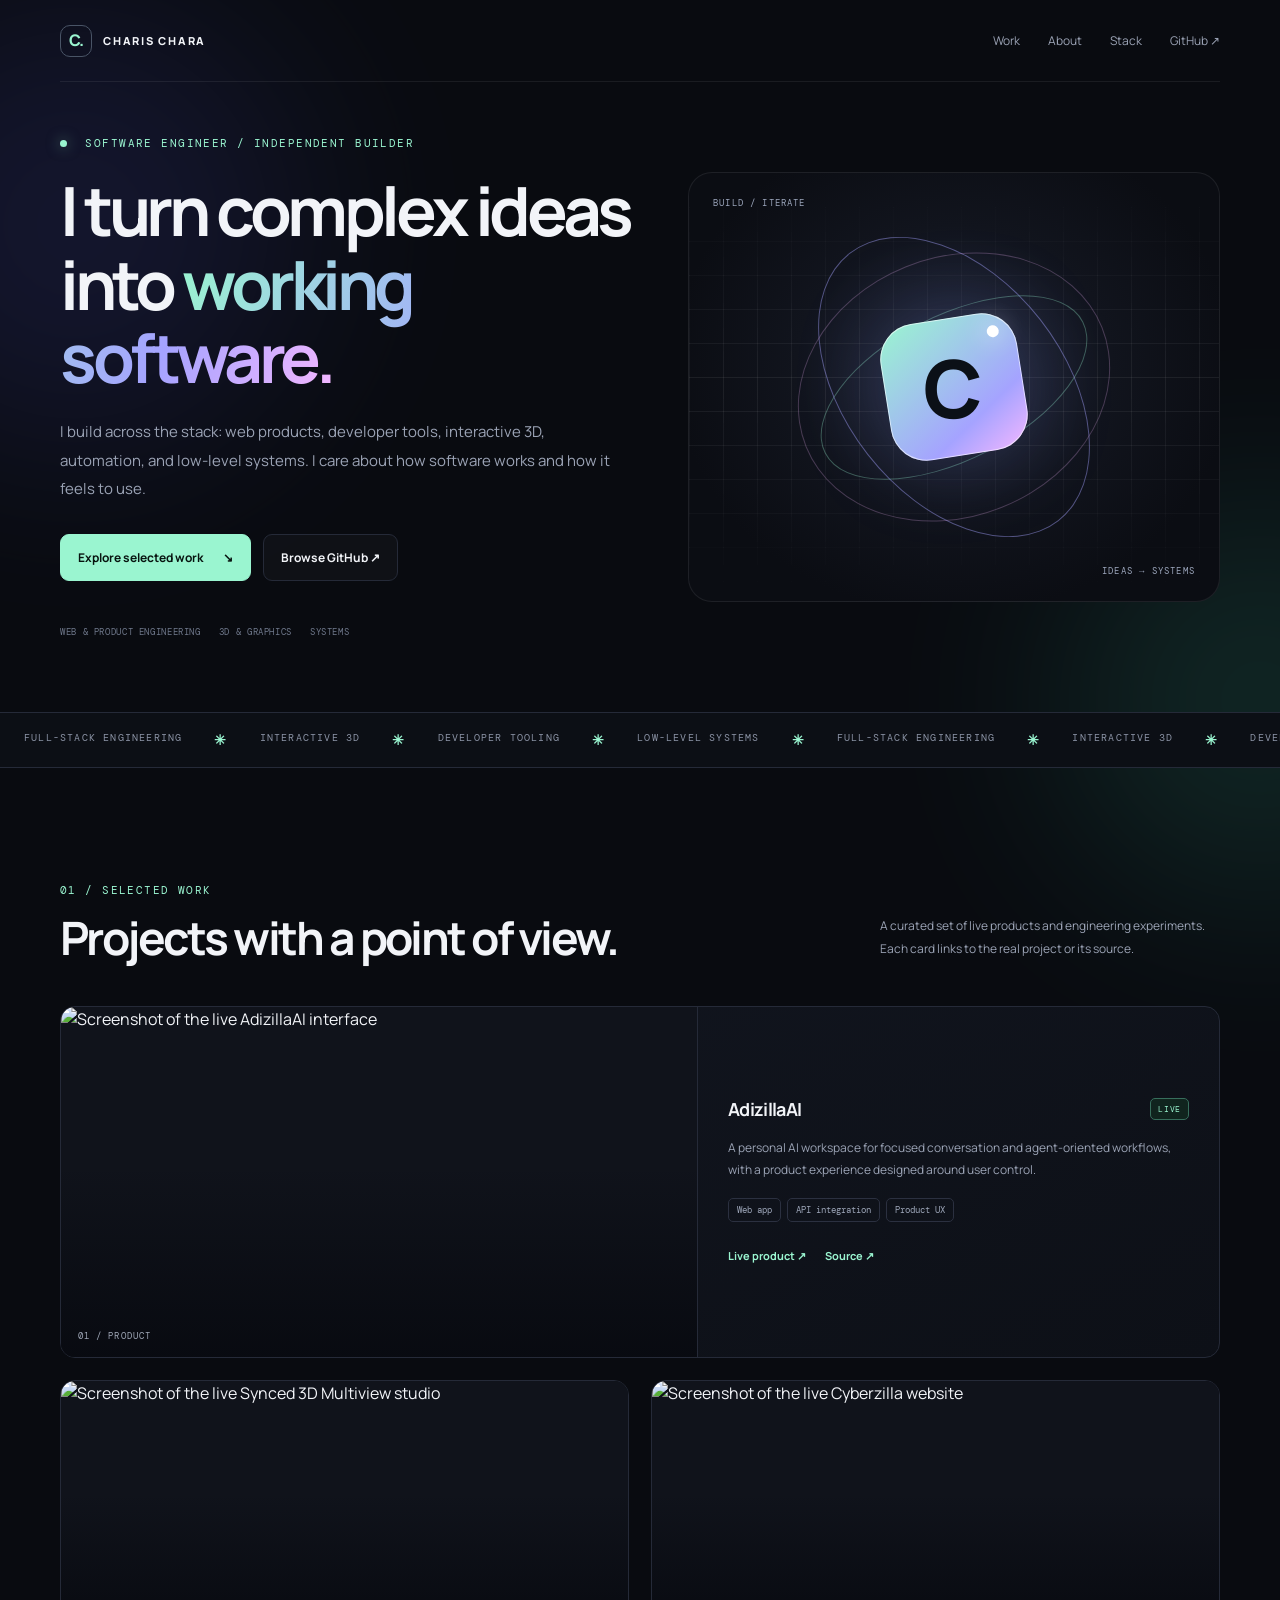
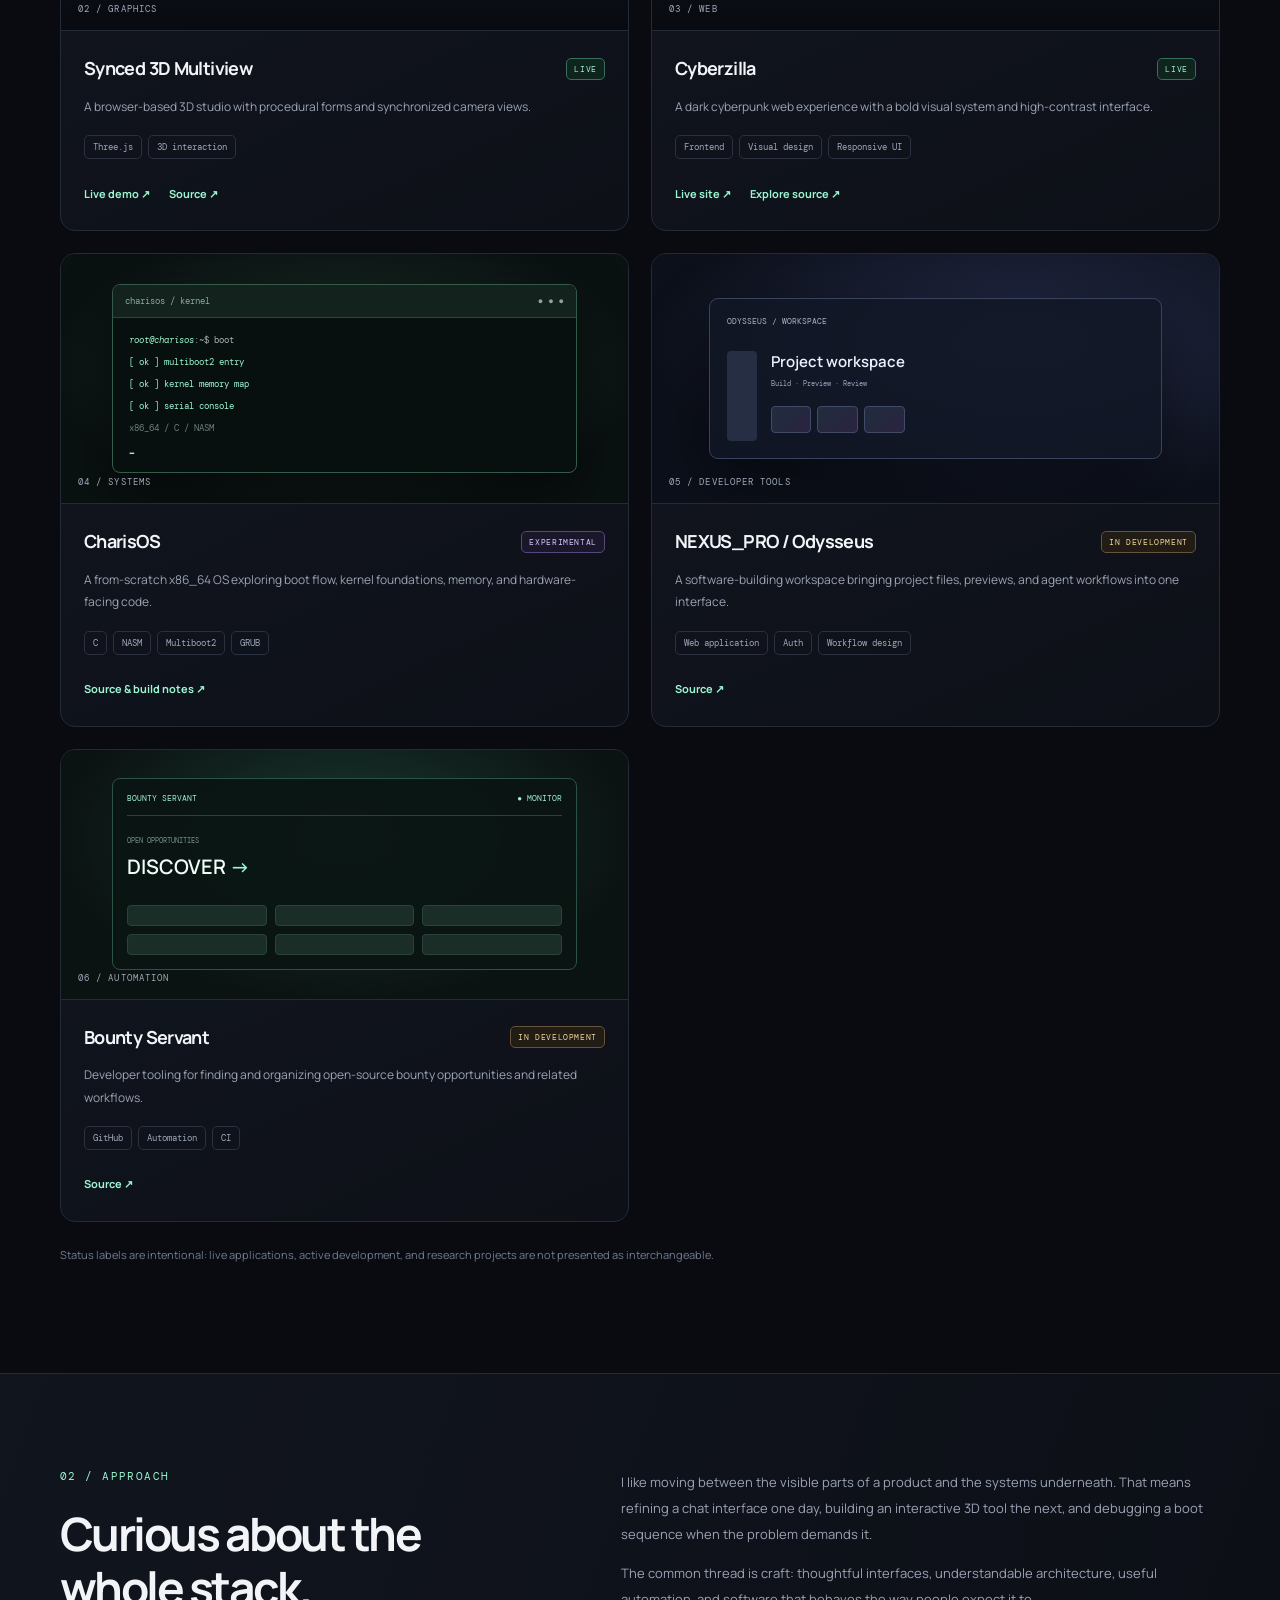
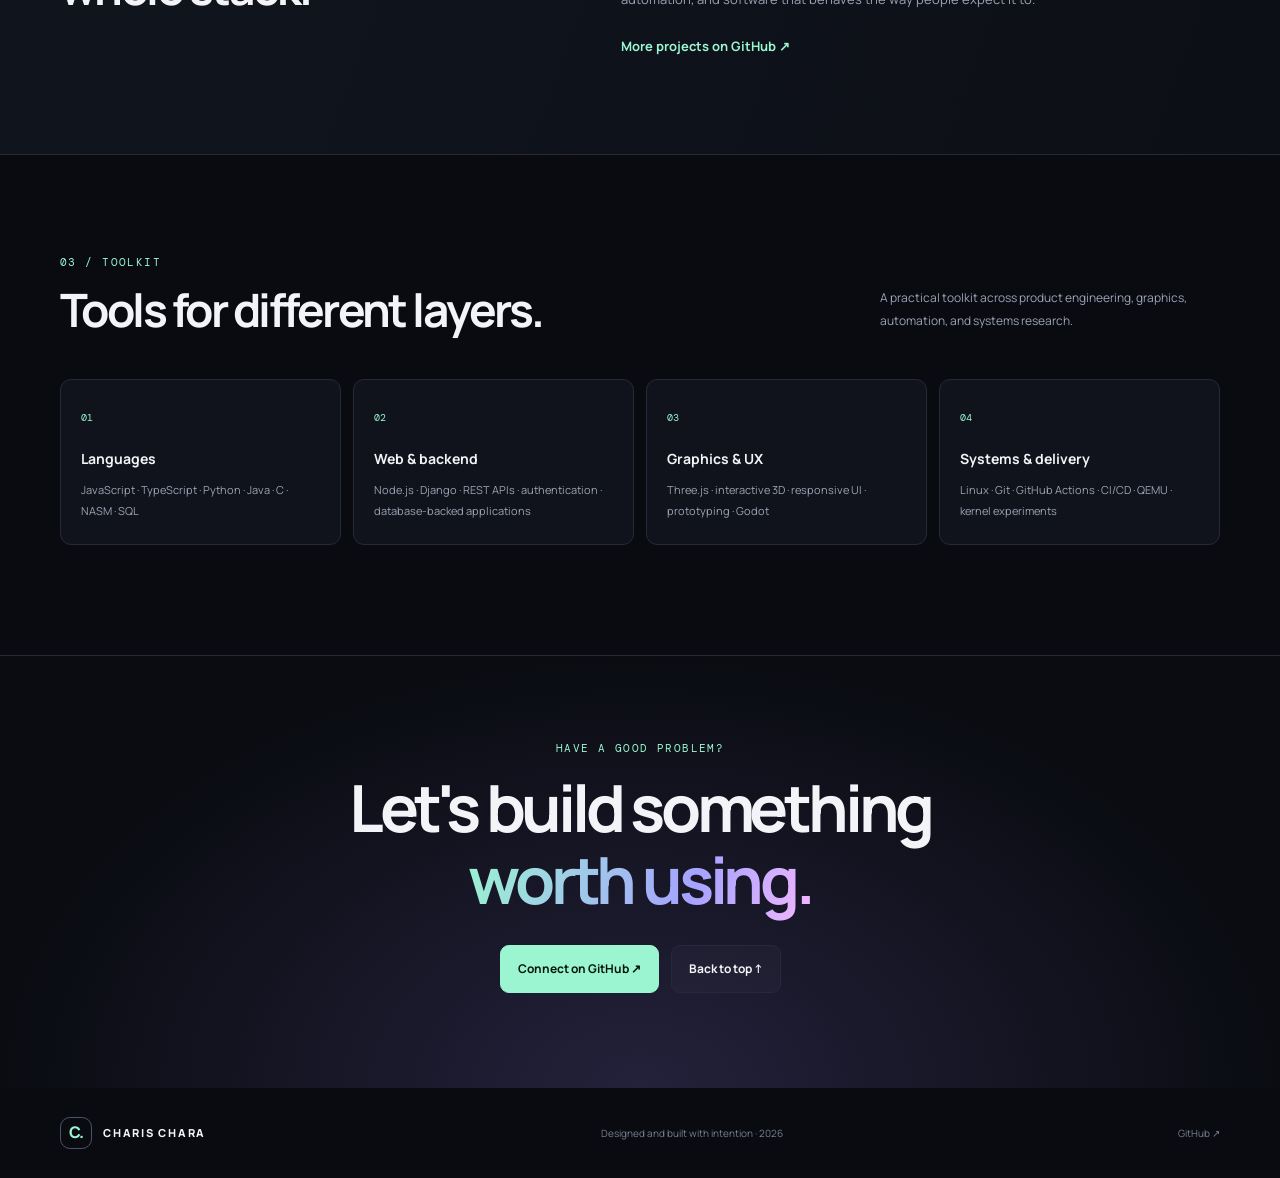
==== commit dbf5e564: "feat: add real live-site captures to project gallery" ====
--- a/index.html
+++ b/index.html
@@ -39,9 +39,9 @@
     <section id="work" class="section shell">
       <div class="section-heading"><div><p class="eyebrow">01 / SELECTED WORK</p><h2>Projects with a point of view.</h2></div><p class="section-note">A curated set of live products and engineering experiments. Each card links to the real project or its source.</p></div>
       <div id="project-grid" class="project-grid">
-        <article class="project-card project-featured"><a class="project-visual visual-ai" href="https://adizillaai.vercel.app/" target="_blank" rel="noreferrer" aria-label="Open AdizillaAI"><div class="visual-window"><div class="window-bar"><i></i><i></i><i></i><span>adizillaai / workspace</span></div><div class="mock-layout"><div class="mock-sidebar"><b>◈</b><i></i><i></i><i></i></div><div class="mock-chat"><small>PERSONAL WORKSPACE</small><b>Think beyond.</b><div class="mock-line"></div><div class="mock-line short"></div><div class="mock-prompt">Ask anything <span>↗</span></div></div></div></div><span class="visual-index">01 / PRODUCT</span></a><div class="project-info"><div class="project-title-line"><h3>AdizillaAI</h3><span class="status live">LIVE</span></div><p>A personal AI workspace for focused conversation and agent-oriented workflows, with a product experience designed around user control.</p><div class="tags"><span>Web app</span><span>API integration</span><span>Product UX</span></div><div class="project-links"><a href="https://adizillaai.vercel.app/" target="_blank" rel="noreferrer">Live product ↗</a><a href="https://github.com/Liladizilla/adizillaAI" target="_blank" rel="noreferrer">Source ↗</a></div></div></article>
-        <article class="project-card"><a class="project-visual visual-3d" href="https://synced-3d-multiview.vercel.app/" target="_blank" rel="noreferrer" aria-label="Open Synced 3D Multiview"><div class="sculpture"><div class="sculpture-ring ring-one"></div><div class="sculpture-ring ring-two"></div><div class="sculpture-ring ring-three"></div><div class="sculpture-core"></div></div><span class="visual-index">02 / GRAPHICS</span></a><div class="project-info"><div class="project-title-line"><h3>Synced 3D Multiview</h3><span class="status live">LIVE</span></div><p>A browser-based 3D studio with procedural forms and synchronized camera views.</p><div class="tags"><span>Three.js</span><span>3D interaction</span></div><div class="project-links"><a href="https://synced-3d-multiview.vercel.app/" target="_blank" rel="noreferrer">Live demo ↗</a><a href="https://github.com/Liladizilla/synced_3d_multiview" target="_blank" rel="noreferrer">Source ↗</a></div></div></article>
-        <article class="project-card"><a class="project-visual visual-cyber" href="https://cyberzilla01.pp.ua/" target="_blank" rel="noreferrer" aria-label="Open Cyberzilla"><div class="cyber-grid"></div><div class="cyber-word">CYBER<span>ZILLA</span><i>01</i></div><span class="visual-index">03 / WEB</span></a><div class="project-info"><div class="project-title-line"><h3>Cyberzilla</h3><span class="status live">LIVE</span></div><p>A dark cyberpunk web experience with a bold visual system and high-contrast interface.</p><div class="tags"><span>Frontend</span><span>Visual design</span><span>Responsive UI</span></div><div class="project-links"><a href="https://cyberzilla01.pp.ua/" target="_blank" rel="noreferrer">Live site ↗</a><a href="https://github.com/Liladizilla?tab=repositories" target="_blank" rel="noreferrer">Explore source ↗</a></div></div></article>
+        <article class="project-card project-featured"><a class="project-visual visual-ai" href="https://adizillaai.vercel.app/" target="_blank" rel="noreferrer" aria-label="Open AdizillaAI"><img class="site-shot" src="https://image.thum.io/get/width/1200/crop/750/noanimate/https://adizillaai.vercel.app/" alt="Screenshot of the live AdizillaAI interface" loading="lazy"><div class="visual-window"><div class="window-bar"><i></i><i></i><i></i><span>adizillaai / workspace</span></div><div class="mock-layout"><div class="mock-sidebar"><b>◈</b><i></i><i></i><i></i></div><div class="mock-chat"><small>PERSONAL WORKSPACE</small><b>Think beyond.</b><div class="mock-line"></div><div class="mock-line short"></div><div class="mock-prompt">Ask anything <span>↗</span></div></div></div></div><span class="visual-index">01 / PRODUCT</span></a><div class="project-info"><div class="project-title-line"><h3>AdizillaAI</h3><span class="status live">LIVE</span></div><p>A personal AI workspace for focused conversation and agent-oriented workflows, with a product experience designed around user control.</p><div class="tags"><span>Web app</span><span>API integration</span><span>Product UX</span></div><div class="project-links"><a href="https://adizillaai.vercel.app/" target="_blank" rel="noreferrer">Live product ↗</a><a href="https://github.com/Liladizilla/adizillaAI" target="_blank" rel="noreferrer">Source ↗</a></div></div></article>
+        <article class="project-card"><a class="project-visual visual-3d" href="https://synced-3d-multiview.vercel.app/" target="_blank" rel="noreferrer" aria-label="Open Synced 3D Multiview"><img class="site-shot" src="https://image.thum.io/get/width/1200/crop/750/noanimate/https://synced-3d-multiview.vercel.app/" alt="Screenshot of the live Synced 3D Multiview studio" loading="lazy"><div class="sculpture"><div class="sculpture-ring ring-one"></div><div class="sculpture-ring ring-two"></div><div class="sculpture-ring ring-three"></div><div class="sculpture-core"></div></div><span class="visual-index">02 / GRAPHICS</span></a><div class="project-info"><div class="project-title-line"><h3>Synced 3D Multiview</h3><span class="status live">LIVE</span></div><p>A browser-based 3D studio with procedural forms and synchronized camera views.</p><div class="tags"><span>Three.js</span><span>3D interaction</span></div><div class="project-links"><a href="https://synced-3d-multiview.vercel.app/" target="_blank" rel="noreferrer">Live demo ↗</a><a href="https://github.com/Liladizilla/synced_3d_multiview" target="_blank" rel="noreferrer">Source ↗</a></div></div></article>
+        <article class="project-card"><a class="project-visual visual-cyber" href="https://cyberzilla01.pp.ua/" target="_blank" rel="noreferrer" aria-label="Open Cyberzilla"><img class="site-shot" src="https://image.thum.io/get/width/1200/crop/750/noanimate/https://cyberzilla01.pp.ua/" alt="Screenshot of the live Cyberzilla website" loading="lazy"><div class="cyber-grid"></div><div class="cyber-word">CYBER<span>ZILLA</span><i>01</i></div><span class="visual-index">03 / WEB</span></a><div class="project-info"><div class="project-title-line"><h3>Cyberzilla</h3><span class="status live">LIVE</span></div><p>A dark cyberpunk web experience with a bold visual system and high-contrast interface.</p><div class="tags"><span>Frontend</span><span>Visual design</span><span>Responsive UI</span></div><div class="project-links"><a href="https://cyberzilla01.pp.ua/" target="_blank" rel="noreferrer">Live site ↗</a><a href="https://github.com/Liladizilla?tab=repositories" target="_blank" rel="noreferrer">Explore source ↗</a></div></div></article>
         <article class="project-card"><a class="project-visual visual-os" href="https://github.com/Liladizilla/charis__OS" target="_blank" rel="noreferrer" aria-label="Open CharisOS source"><div class="terminal"><div class="terminal-head"><span>charisos / kernel</span><span>● ● ●</span></div><div class="terminal-body"><p><em>root@charisos</em>:~$ boot</p><p class="terminal-green">[ ok ] multiboot2 entry</p><p class="terminal-green">[ ok ] kernel memory map</p><p class="terminal-green">[ ok ] serial console</p><p class="terminal-muted">x86_64 / C / NASM</p><b>_</b></div></div><span class="visual-index">04 / SYSTEMS</span></a><div class="project-info"><div class="project-title-line"><h3>CharisOS</h3><span class="status research">EXPERIMENTAL</span></div><p>A from-scratch x86_64 OS exploring boot flow, kernel foundations, memory, and hardware-facing code.</p><div class="tags"><span>C</span><span>NASM</span><span>Multiboot2</span><span>GRUB</span></div><div class="project-links"><a href="https://github.com/Liladizilla/charis__OS" target="_blank" rel="noreferrer">Source & build notes ↗</a></div></div></article>
         <article class="project-card"><a class="project-visual visual-nexus" href="https://github.com/Liladizilla/NEXUS_PRO_01" target="_blank" rel="noreferrer" aria-label="Open NEXUS PRO source"><div class="nexus-panel"><span>ODYSSEUS / WORKSPACE</span><div class="nexus-columns"><i></i><div><b>Project workspace</b><small>Build · Preview · Review</small><div class="nexus-bars"><i></i><i></i><i></i></div></div></div></div><span class="visual-index">05 / DEVELOPER TOOLS</span></a><div class="project-info"><div class="project-title-line"><h3>NEXUS_PRO / Odysseus</h3><span class="status build">IN DEVELOPMENT</span></div><p>A software-building workspace bringing project files, previews, and agent workflows into one interface.</p><div class="tags"><span>Web application</span><span>Auth</span><span>Workflow design</span></div><div class="project-links"><a href="https://github.com/Liladizilla/NEXUS_PRO_01" target="_blank" rel="noreferrer">Source ↗</a></div></div></article>
         <article class="project-card"><a class="project-visual visual-bounty" href="https://github.com/Liladizilla/bounty_servant" target="_blank" rel="noreferrer" aria-label="Open Bounty Servant source"><div class="bounty-dashboard"><div class="dash-top"><span>BOUNTY SERVANT</span><span>● MONITOR</span></div><div class="dash-metric"><small>OPEN OPPORTUNITIES</small><b>DISCOVER <span>→</span></b></div><div class="dash-row"><i></i><i></i><i></i></div><div class="dash-row"><i></i><i></i><i></i></div></div><span class="visual-index">06 / AUTOMATION</span></a><div class="project-info"><div class="project-title-line"><h3>Bounty Servant</h3><span class="status build">IN DEVELOPMENT</span></div><p>Developer tooling for finding and organizing open-source bounty opportunities and related workflows.</p><div class="tags"><span>GitHub</span><span>Automation</span><span>CI</span></div><div class="project-links"><a href="https://github.com/Liladizilla/bounty_servant" target="_blank" rel="noreferrer">Source ↗</a></div></div></article>
--- a/styles.css
+++ b/styles.css
@@ -1 +1,25 @@
-:root{color-scheme:dark;--bg:#090b10;--panel:#10131b;--panel2:#151925;--line:#252a38;--text:#f2f4f8;--muted:#9ba3b5;--accent:#9af5d0;--violet:#a5a3ff;--mono:"DM Mono",monospace;--sans:"Manrope",sans-serif}*{box-sizing:border-box}html{scroll-behavior:smooth;scroll-padding-top:90px}body{margin:0;background:var(--bg);color:var(--text);font-family:var(--sans);line-height:1.6;overflow-x:hidden}a{color:inherit;text-decoration:none}.shell{width:min(1160px,calc(100% - 48px));margin-inline:auto}.ambient{position:absolute;pointer-events:none;filter:blur(100px);opacity:.12;border-radius:50%;z-index:-1}.ambient-one{width:450px;height:450px;top:0;left:-150px;background:#6264ff}.ambient-two{width:400px;height:400px;top:500px;right:-180px;background:#44e6b4}.nav{height:82px;display:flex;align-items:center;justify-content:space-between;border-bottom:1px solid rgba(255,255,255,.07)}.wordmark{display:flex;align-items:center;gap:11px;font-size:11px;font-weight:800;letter-spacing:.16em}.mark{display:grid;place-items:center;width:32px;height:32px;border:1px solid #495466;border-radius:10px;color:var(--accent);font-size:16px;letter-spacing:-.06em}.nav-links{display:flex;gap:28px;align-items:center;color:var(--muted);font-size:12px}.nav-links a:hover,.footer a:hover{color:var(--accent)}.hero{min-height:630px;display:grid;grid-template-columns:1.05fr .95fr;gap:40px;align-items:center;padding-top:50px;padding-bottom:70px}.eyebrow{font:11px var(--mono);letter-spacing:.13em;color:var(--accent);margin:0 0 24px}.status-dot{display:inline-block;width:7px;height:7px;border-radius:50%;background:var(--accent);margin-right:10px;box-shadow:0 0 14px #9af5d080}.hero h1{font-size:clamp(42px,5.3vw,70px);line-height:1.08;letter-spacing:-.065em;max-width:650px;margin:0 0 24px;font-weight:700}.gradient-text{background:linear-gradient(110deg,#9af5d0 0%,#a5a3ff 65%,#f4b7ff 100%);color:transparent;background-clip:text;-webkit-background-clip:text}.hero-intro{max-width:560px;color:var(--muted);font-size:15px;line-height:1.9}.hero-actions{display:flex;gap:12px;flex-wrap:wrap;margin-top:30px}.button{display:inline-flex;align-items:center;gap:20px;padding:13px 17px;border-radius:9px;font-size:12px;font-weight:700;border:1px solid var(--line);transition:transform .2s,border-color .2s,background .2s}.button:hover{transform:translateY(-2px)}.button-primary{background:var(--accent);border-color:var(--accent);color:#07130f}.button-primary:hover{background:#b7ffdf}.button-quiet{background:rgba(255,255,255,.025);color:var(--text)}.button-quiet:hover{border-color:#596174}.hero-meta{display:flex;flex-wrap:wrap;gap:18px;margin-top:45px;color:#6f788b;font:9px var(--mono);letter-spacing:.07em}.hero-art{height:430px;position:relative;display:grid;place-items:center;overflow:hidden;border:1px solid rgba(255,255,255,.08);border-radius:24px;background:radial-gradient(ellipse at 50% 45%,#22283c 0%,#11141d 42%,#0b0d13 75%)}.hero-art:before,.hero-art:after{content:"";position:absolute;inset:0;background-image:linear-gradient(rgba(255,255,255,.035) 1px,transparent 1px),linear-gradient(90deg,rgba(255,255,255,.035) 1px,transparent 1px);background-size:34px 34px;mask-image:linear-gradient(transparent,#000,transparent)}.orbit{position:absolute;border:1px solid rgba(154,245,208,.32);border-radius:50%;transform:rotate(-27deg)}.orbit-a{width:290px;height:145px}.orbit-b{width:340px;height:220px;transform:rotate(52deg);border-color:rgba(165,163,255,.45)}.orbit-c{width:260px;height:320px;transform:rotate(68deg);border-color:rgba(244,183,255,.24)}.core{width:138px;height:138px;border-radius:36px;display:grid;place-items:center;position:relative;z-index:1;background:linear-gradient(145deg,#9af5d0,#a5a3ff 70%,#f4b7ff);box-shadow:0 0 90px #8b9dff38,inset 0 0 0 1px #fff9;transform:rotate(-9deg)}.core span{font-size:80px;font-weight:800;color:#0b1017;letter-spacing:-.1em;transform:rotate(9deg);margin-right:10px}.core i{position:absolute;width:12px;height:12px;border-radius:50%;background:#fff;top:14px;right:16px;box-shadow:0 0 24px white}.art-label{position:absolute;z-index:2;font:9px var(--mono);letter-spacing:.13em;color:#9ca6bc}.label-top{top:24px;left:24px}.label-bottom{bottom:24px;right:24px}.ticker{border-block:1px solid var(--line);overflow:hidden;background:#0c0f15}.ticker-track{display:flex;justify-content:space-around;gap:32px;white-space:nowrap;padding:18px 24px;color:#8b93a5;font:10px var(--mono);letter-spacing:.12em}.ticker-track b{color:var(--accent);font-size:14px}.section{padding-top:115px;padding-bottom:110px}.section-heading{display:flex;justify-content:space-between;align-items:end;gap:35px;margin-bottom:42px}.section-heading .eyebrow{margin-bottom:14px}.section-heading h2,.about-grid h2{font-size:clamp(30px,4vw,46px);letter-spacing:-.055em;line-height:1.16;margin:0;max-width:600px}.section-note{max-width:340px;color:var(--muted);font-size:12px;line-height:1.9;margin:0 0 4px}.project-grid{display:grid;grid-template-columns:repeat(2,minmax(0,1fr));gap:22px}.project-card{min-width:0;overflow:hidden;border:1px solid var(--line);border-radius:15px;background:linear-gradient(155deg,#121620,#0d1017);transition:transform .25s,border-color .25s}.project-card:hover{transform:translateY(-4px);border-color:#454c60}.project-featured{grid-column:span 2;display:grid;grid-template-columns:1.1fr .9fr}.project-visual{height:250px;position:relative;display:flex;align-items:center;justify-content:center;overflow:hidden;border-bottom:1px solid var(--line)}.project-featured .project-visual{height:100%;min-height:350px;border-bottom:0;border-right:1px solid var(--line)}.visual-index{position:absolute;bottom:15px;left:17px;color:#a0a8b8;font:9px var(--mono);letter-spacing:.12em}.visual-ai{background:radial-gradient(ellipse at 60% 40%,#263047,#121622 58%,#0a0d13)}.visual-window{width:83%;border:1px solid #495268;border-radius:11px;overflow:hidden;background:#0d111a;box-shadow:0 25px 80px #0008;transform:perspective(900px) rotateY(-7deg) rotateX(3deg)}.window-bar{height:30px;display:flex;align-items:center;gap:5px;padding:0 11px;border-bottom:1px solid #272d3b;color:#747e93;font:8px var(--mono)}.window-bar i{width:6px;height:6px;border-radius:50%;background:#525d70}.window-bar span{margin-left:9px}.mock-layout{display:flex;min-height:205px}.mock-sidebar{width:43px;border-right:1px solid #242b3a;display:flex;align-items:center;flex-direction:column;gap:20px;padding:15px 0;color:var(--accent)}.mock-sidebar i{height:14px;width:14px;border-radius:4px;background:#242b3b}.mock-chat{flex:1;padding:28px 23px}.mock-chat small{display:block;color:#8d98af;font:8px var(--mono);letter-spacing:.12em}.mock-chat b{display:block;font-size:25px;letter-spacing:-.05em;margin-top:13px}.mock-line{height:5px;width:80%;background:#252d3e;border-radius:4px;margin-top:14px}.mock-line.short{width:53%;margin-top:8px}.mock-prompt{margin-top:27px;padding:9px 12px;border:1px solid #333d50;border-radius:7px;color:#7d879b;font-size:8px}.mock-prompt span{float:right;color:var(--accent)}.visual-3d{background:radial-gradient(ellipse at center,#24363b,#0c1218 72%)}.sculpture{width:180px;height:180px;position:relative;display:grid;place-items:center;transform:rotate(-22deg)}.sculpture-ring{position:absolute;width:150px;height:150px;border:12px solid #91f4cf;border-radius:42%;filter:drop-shadow(0 0 12px #7ef0c766)}.ring-one{transform:rotateX(66deg) rotateZ(20deg)}.ring-two{transform:rotateY(67deg) rotateZ(44deg);border-color:#a5a3ff}.ring-three{transform:rotateX(14deg) rotateY(35deg) rotateZ(75deg);border-color:#e2b8ff}.sculpture-core{width:48px;height:48px;border-radius:16px;background:linear-gradient(145deg,#e0fff1,#8b8fff);box-shadow:0 0 50px #8af5cf66}.visual-cyber{background:radial-gradient(ellipse at 50% 30%,#2d1646,#0d0c18 65%)}.cyber-grid{position:absolute;inset:0;background:linear-gradient(#ff4ad01a 1px,transparent 1px),linear-gradient(90deg,#ff4ad01a 1px,transparent 1px);background-size:25px 25px;transform:perspective(180px) rotateX(30deg) scale(1.5);transform-origin:bottom}.cyber-word{position:relative;z-index:1;font-size:clamp(28px,4vw,45px);font-weight:800;letter-spacing:-.08em;text-shadow:0 0 35px #fc5ae977}.cyber-word span{color:#ff74db}.cyber-word i{font:10px var(--mono);color:#c9b3ff;display:block;letter-spacing:.3em;text-align:right}.visual-os{background:radial-gradient(ellipse at 50% 45%,#1d332b,#0a1111 75%)}.terminal{width:82%;border:1px solid #335b4a;background:#08100f;border-radius:8px;overflow:hidden;box-shadow:0 20px 50px #0008;font:9px var(--mono)}.terminal-head{display:flex;justify-content:space-between;padding:10px 12px;background:#13221d;color:#8ba999;border-bottom:1px solid #294738}.terminal-body{padding:16px;color:#a8b7b1}.terminal-body p{margin:0 0 10px}.terminal-body em,.terminal-green{color:#9af5d0}.terminal-muted{color:#697d75}.terminal-body b{color:#9af5d0}.visual-nexus{background:radial-gradient(ellipse at 65% 35%,#242a48,#0c101a 72%)}.nexus-panel{width:80%;padding:17px;border:1px solid #3a435c;background:#111725d9;border-radius:9px;box-shadow:0 20px 60px #0007;font:8px var(--mono);color:#a9b3c8}.nexus-columns{display:flex;gap:14px;margin-top:25px}.nexus-columns>i{width:30px;height:90px;background:#252e43;border-radius:4px}.nexus-columns b{display:block;color:#eef1ff;font:600 15px var(--sans)}.nexus-columns small{display:block;margin-top:7px;color:#9ca5bd}.nexus-bars{display:flex;gap:6px;margin-top:18px}.nexus-bars i{height:27px;flex:1;border:1px solid #414b67;border-radius:4px;background:linear-gradient(135deg,#202d3c,#2b2342)}.visual-bounty{background:radial-gradient(ellipse at 50% 35%,#19382e,#0b1212 72%)}.bounty-dashboard{width:82%;border:1px solid #2c5146;border-radius:8px;padding:14px;background:#0a1513ed;font:8px var(--mono);color:#a3bcb1}.dash-top{display:flex;justify-content:space-between;border-bottom:1px solid #294338;padding-bottom:12px;color:#a1f0d0}.dash-metric{padding:20px 0 17px}.dash-metric small{display:block;color:#738f83}.dash-metric b{display:block;margin-top:8px;color:#effff7;font:600 20px var(--sans)}.dash-metric b span{color:#9af5d0}.dash-row{display:flex;gap:8px;margin-top:8px}.dash-row i{height:21px;border-radius:4px;background:#1a2d26;border:1px solid #294338;flex:1}.project-info{padding:23px}.project-featured .project-info{padding:30px;align-self:center}.project-title-line{display:flex;align-items:center;justify-content:space-between;gap:12px;flex-wrap:wrap}.project-info h3{margin:0;font-size:18px;letter-spacing:-.035em}.status{font:8px var(--mono);letter-spacing:.08em;padding:5px 7px;border-radius:5px;border:1px solid}.status.live{color:var(--accent);border-color:#376e5c;background:#10241e}.status.research{color:#d7c7ff;border-color:#55467c;background:#1b172b}.status.build{color:#f3d6a0;border-color:#65533b;background:#211c14}.project-info>p{color:var(--muted);font-size:12px;line-height:1.85;margin:13px 0 17px}.tags{display:flex;gap:6px;flex-wrap:wrap}.tags span{padding:5px 8px;border:1px solid #2b3040;border-radius:5px;color:#9ea7ba;font:9px var(--mono)}.project-links{display:flex;gap:19px;flex-wrap:wrap;margin-top:20px;font-size:11px;font-weight:700}.project-links a,.text-link{color:var(--accent)}.project-links a:hover,.text-link:hover{text-decoration:underline;text-underline-offset:4px}.project-footnote{margin:24px 0 0;color:#727c90;font-size:11px}.about-section{border-block:1px solid var(--line);background:linear-gradient(110deg,#11151e,#0c0f16)}.about-grid{padding-top:95px;padding-bottom:95px;display:grid;grid-template-columns:.9fr 1.1fr;gap:70px}.about-grid h2{max-width:390px}.about-copy{color:var(--muted);font-size:13px;line-height:2}.about-copy p:first-child{margin-top:0}.text-link{display:inline-block;margin-top:8px;font-weight:700}.stack-section{padding-top:100px}.stack-grid{display:grid;grid-template-columns:repeat(4,1fr);gap:12px}.stack-card{padding:23px 20px;border:1px solid var(--line);border-radius:11px;background:#10131b}.stack-card>span{color:var(--accent);font:10px var(--mono)}.stack-card h3{font-size:14px;margin:20px 0 9px}.stack-card p{font-size:11px;line-height:1.9;color:var(--muted);margin:0}.contact-section{padding:85px 0 95px;border-top:1px solid var(--line);background:radial-gradient(ellipse at 50% 100%,#24213b 0%,#0a0c12 70%);text-align:center}.contact-inner .eyebrow{margin-bottom:17px}.contact-inner h2{font-size:clamp(38px,6vw,65px);letter-spacing:-.065em;line-height:1.1;margin:0}.contact-inner .hero-actions{justify-content:center}.footer{min-height:90px;display:flex;align-items:center;justify-content:space-between;gap:18px;color:#778094;font-size:10px}.footer .wordmark{color:var(--text)}@media(max-width:800px){.hero{grid-template-columns:1fr;padding-top:65px;gap:35px}.hero-art{height:350px}.hero h1{font-size:clamp(43px,9vw,64px)}.section-heading{align-items:start;flex-direction:column;gap:17px}.project-featured{grid-template-columns:1fr}.project-featured .project-visual{min-height:280px;height:280px;border-right:0;border-bottom:1px solid var(--line)}.project-featured .project-info{padding:24px}.about-grid{grid-template-columns:1fr;gap:20px}.stack-grid{grid-template-columns:repeat(2,1fr)}}@media(max-width:540px){.shell{width:calc(100% - 32px)}.nav{height:70px}.wordmark{font-size:9px;letter-spacing:.1em}.nav-links{gap:13px;font-size:10px}.nav-links a:nth-child(3){display:none}.hero{min-height:0;padding-top:60px;padding-bottom:55px}.hero-intro{font-size:13px}.hero-art{height:300px}.hero-meta{gap:10px;font-size:8px}.ticker-track{justify-content:flex-start;gap:20px}.section{padding-top:75px;padding-bottom:75px}.project-grid{grid-template-columns:1fr;gap:15px}.project-featured{grid-column:auto}.project-visual{height:230px}.project-featured .project-visual{height:250px;min-height:250px}.project-title-line{align-items:flex-start}.project-info{padding:20px}.stack-grid{grid-template-columns:1fr 1fr;gap:9px}.stack-card{padding:17px 14px}.stack-card h3{font-size:12px}.stack-card p{font-size:10px}.about-grid{padding-top:70px;padding-bottom:70px}.footer{padding:22px 0;flex-wrap:wrap}.footer>span{order:3;width:100%}}@media(prefers-reduced-motion:reduce){*,*::before,*::after{scroll-behavior:auto!important;transition:none!important;animation:none!important}}+:root{color-scheme:dark;--bg:#090b10;--panel:#10131b;--panel2:#151925;--line:#252a38;--text:#f2f4f8;--muted:#9ba3b5;--accent:#9af5d0;--violet:#a5a3ff;--mono:"DM Mono",monospace;--sans:"Manrope",sans-serif}*{box-sizing:border-box}html{scroll-behavior:smooth;scroll-padding-top:90px}body{margin:0;background:var(--bg);color:var(--text);font-family:var(--sans);line-height:1.6;overflow-x:hidden}a{color:inherit;text-decoration:none}.shell{width:min(1160px,calc(100% - 48px));margin-inline:auto}.ambient{position:absolute;pointer-events:none;filter:blur(100px);opacity:.12;border-radius:50%;z-index:-1}.ambient-one{width:450px;height:450px;top:0;left:-150px;background:#6264ff}.ambient-two{width:400px;height:400px;top:500px;right:-180px;background:#44e6b4}.nav{height:82px;display:flex;align-items:center;justify-content:space-between;border-bottom:1px solid rgba(255,255,255,.07)}.wordmark{display:flex;align-items:center;gap:11px;font-size:11px;font-weight:800;letter-spacing:.16em}.mark{display:grid;place-items:center;width:32px;height:32px;border:1px solid #495466;border-radius:10px;color:var(--accent);font-size:16px;letter-spacing:-.06em}.nav-links{display:flex;gap:28px;align-items:center;color:var(--muted);font-size:12px}.nav-links a:hover,.footer a:hover{color:var(--accent)}.hero{min-height:630px;display:grid;grid-template-columns:1.05fr .95fr;gap:40px;align-items:center;padding-top:50px;padding-bottom:70px}.eyebrow{font:11px var(--mono);letter-spacing:.13em;color:var(--accent);margin:0 0 24px}.status-dot{display:inline-block;width:7px;height:7px;border-radius:50%;background:var(--accent);margin-right:10px;box-shadow:0 0 14px #9af5d080}.hero h1{font-size:clamp(42px,5.3vw,70px);line-height:1.08;letter-spacing:-.065em;max-width:650px;margin:0 0 24px;font-weight:700}.gradient-text{background:linear-gradient(110deg,#9af5d0 0%,#a5a3ff 65%,#f4b7ff 100%);color:transparent;background-clip:text;-webkit-background-clip:text}.hero-intro{max-width:560px;color:var(--muted);font-size:15px;line-height:1.9}.hero-actions{display:flex;gap:12px;flex-wrap:wrap;margin-top:30px}.button{display:inline-flex;align-items:center;gap:20px;padding:13px 17px;border-radius:9px;font-size:12px;font-weight:700;border:1px solid var(--line);transition:transform .2s,border-color .2s,background .2s}.button:hover{transform:translateY(-2px)}.button-primary{background:var(--accent);border-color:var(--accent);color:#07130f}.button-primary:hover{background:#b7ffdf}.button-quiet{background:rgba(255,255,255,.025);color:var(--text)}.button-quiet:hover{border-color:#596174}.hero-meta{display:flex;flex-wrap:wrap;gap:18px;margin-top:45px;color:#6f788b;font:9px var(--mono);letter-spacing:.07em}.hero-art{height:430px;position:relative;display:grid;place-items:center;overflow:hidden;border:1px solid rgba(255,255,255,.08);border-radius:24px;background:radial-gradient(ellipse at 50% 45%,#22283c 0%,#11141d 42%,#0b0d13 75%)}.hero-art:before,.hero-art:after{content:"";position:absolute;inset:0;background-image:linear-gradient(rgba(255,255,255,.035) 1px,transparent 1px),linear-gradient(90deg,rgba(255,255,255,.035) 1px,transparent 1px);background-size:34px 34px;mask-image:linear-gradient(transparent,#000,transparent)}.orbit{position:absolute;border:1px solid rgba(154,245,208,.32);border-radius:50%;transform:rotate(-27deg)}.orbit-a{width:290px;height:145px}.orbit-b{width:340px;height:220px;transform:rotate(52deg);border-color:rgba(165,163,255,.45)}.orbit-c{width:260px;height:320px;transform:rotate(68deg);border-color:rgba(244,183,255,.24)}.core{width:138px;height:138px;border-radius:36px;display:grid;place-items:center;position:relative;z-index:1;background:linear-gradient(145deg,#9af5d0,#a5a3ff 70%,#f4b7ff);box-shadow:0 0 90px #8b9dff38,inset 0 0 0 1px #fff9;transform:rotate(-9deg)}.core span{font-size:80px;font-weight:800;color:#0b1017;letter-spacing:-.1em;transform:rotate(9deg);margin-right:10px}.core i{position:absolute;width:12px;height:12px;border-radius:50%;background:#fff;top:14px;right:16px;box-shadow:0 0 24px white}.art-label{position:absolute;z-index:2;font:9px var(--mono);letter-spacing:.13em;color:#9ca6bc}.label-top{top:24px;left:24px}.label-bottom{bottom:24px;right:24px}.ticker{border-block:1px solid var(--line);overflow:hidden;background:#0c0f15}.ticker-track{display:flex;justify-content:space-around;gap:32px;white-space:nowrap;padding:18px 24px;color:#8b93a5;font:10px var(--mono);letter-spacing:.12em}.ticker-track b{color:var(--accent);font-size:14px}.section{padding-top:115px;padding-bottom:110px}.section-heading{display:flex;justify-content:space-between;align-items:end;gap:35px;margin-bottom:42px}.section-heading .eyebrow{margin-bottom:14px}.section-heading h2,.about-grid h2{font-size:clamp(30px,4vw,46px);letter-spacing:-.055em;line-height:1.16;margin:0;max-width:600px}.section-note{max-width:340px;color:var(--muted);font-size:12px;line-height:1.9;margin:0 0 4px}.project-grid{display:grid;grid-template-columns:repeat(2,minmax(0,1fr));gap:22px}.project-card{min-width:0;overflow:hidden;border:1px solid var(--line);border-radius:15px;background:linear-gradient(155deg,#121620,#0d1017);transition:transform .25s,border-color .25s}.project-card:hover{transform:translateY(-4px);border-color:#454c60}.project-featured{grid-column:span 2;display:grid;grid-template-columns:1.1fr .9fr}.project-visual{height:250px;position:relative;display:flex;align-items:center;justify-content:center;overflow:hidden;border-bottom:1px solid var(--line)}.project-featured .project-visual{height:100%;min-height:350px;border-bottom:0;border-right:1px solid var(--line)}.visual-index{position:absolute;bottom:15px;left:17px;color:#a0a8b8;font:9px var(--mono);letter-spacing:.12em}.visual-ai{background:radial-gradient(ellipse at 60% 40%,#263047,#121622 58%,#0a0d13)}.visual-window{width:83%;border:1px solid #495268;border-radius:11px;overflow:hidden;background:#0d111a;box-shadow:0 25px 80px #0008;transform:perspective(900px) rotateY(-7deg) rotateX(3deg)}.window-bar{height:30px;display:flex;align-items:center;gap:5px;padding:0 11px;border-bottom:1px solid #272d3b;color:#747e93;font:8px var(--mono)}.window-bar i{width:6px;height:6px;border-radius:50%;background:#525d70}.window-bar span{margin-left:9px}.mock-layout{display:flex;min-height:205px}.mock-sidebar{width:43px;border-right:1px solid #242b3a;display:flex;align-items:center;flex-direction:column;gap:20px;padding:15px 0;color:var(--accent)}.mock-sidebar i{height:14px;width:14px;border-radius:4px;background:#242b3b}.mock-chat{flex:1;padding:28px 23px}.mock-chat small{display:block;color:#8d98af;font:8px var(--mono);letter-spacing:.12em}.mock-chat b{display:block;font-size:25px;letter-spacing:-.05em;margin-top:13px}.mock-line{height:5px;width:80%;background:#252d3e;border-radius:4px;margin-top:14px}.mock-line.short{width:53%;margin-top:8px}.mock-prompt{margin-top:27px;padding:9px 12px;border:1px solid #333d50;border-radius:7px;color:#7d879b;font-size:8px}.mock-prompt span{float:right;color:var(--accent)}.visual-3d{background:radial-gradient(ellipse at center,#24363b,#0c1218 72%)}.sculpture{width:180px;height:180px;position:relative;display:grid;place-items:center;transform:rotate(-22deg)}.sculpture-ring{position:absolute;width:150px;height:150px;border:12px solid #91f4cf;border-radius:42%;filter:drop-shadow(0 0 12px #7ef0c766)}.ring-one{transform:rotateX(66deg) rotateZ(20deg)}.ring-two{transform:rotateY(67deg) rotateZ(44deg);border-color:#a5a3ff}.ring-three{transform:rotateX(14deg) rotateY(35deg) rotateZ(75deg);border-color:#e2b8ff}.sculpture-core{width:48px;height:48px;border-radius:16px;background:linear-gradient(145deg,#e0fff1,#8b8fff);box-shadow:0 0 50px #8af5cf66}.visual-cyber{background:radial-gradient(ellipse at 50% 30%,#2d1646,#0d0c18 65%)}.cyber-grid{position:absolute;inset:0;background:linear-gradient(#ff4ad01a 1px,transparent 1px),linear-gradient(90deg,#ff4ad01a 1px,transparent 1px);background-size:25px 25px;transform:perspective(180px) rotateX(30deg) scale(1.5);transform-origin:bottom}.cyber-word{position:relative;z-index:1;font-size:clamp(28px,4vw,45px);font-weight:800;letter-spacing:-.08em;text-shadow:0 0 35px #fc5ae977}.cyber-word span{color:#ff74db}.cyber-word i{font:10px var(--mono);color:#c9b3ff;display:block;letter-spacing:.3em;text-align:right}.visual-os{background:radial-gradient(ellipse at 50% 45%,#1d332b,#0a1111 75%)}.terminal{width:82%;border:1px solid #335b4a;background:#08100f;border-radius:8px;overflow:hidden;box-shadow:0 20px 50px #0008;font:9px var(--mono)}.terminal-head{display:flex;justify-content:space-between;padding:10px 12px;background:#13221d;color:#8ba999;border-bottom:1px solid #294738}.terminal-body{padding:16px;color:#a8b7b1}.terminal-body p{margin:0 0 10px}.terminal-body em,.terminal-green{color:#9af5d0}.terminal-muted{color:#697d75}.terminal-body b{color:#9af5d0}.visual-nexus{background:radial-gradient(ellipse at 65% 35%,#242a48,#0c101a 72%)}.nexus-panel{width:80%;padding:17px;border:1px solid #3a435c;background:#111725d9;border-radius:9px;box-shadow:0 20px 60px #0007;font:8px var(--mono);color:#a9b3c8}.nexus-columns{display:flex;gap:14px;margin-top:25px}.nexus-columns>i{width:30px;height:90px;background:#252e43;border-radius:4px}.nexus-columns b{display:block;color:#eef1ff;font:600 15px var(--sans)}.nexus-columns small{display:block;margin-top:7px;color:#9ca5bd}.nexus-bars{display:flex;gap:6px;margin-top:18px}.nexus-bars i{height:27px;flex:1;border:1px solid #414b67;border-radius:4px;background:linear-gradient(135deg,#202d3c,#2b2342)}.visual-bounty{background:radial-gradient(ellipse at 50% 35%,#19382e,#0b1212 72%)}.bounty-dashboard{width:82%;border:1px solid #2c5146;border-radius:8px;padding:14px;background:#0a1513ed;font:8px var(--mono);color:#a3bcb1}.dash-top{display:flex;justify-content:space-between;border-bottom:1px solid #294338;padding-bottom:12px;color:#a1f0d0}.dash-metric{padding:20px 0 17px}.dash-metric small{display:block;color:#738f83}.dash-metric b{display:block;margin-top:8px;color:#effff7;font:600 20px var(--sans)}.dash-metric b span{color:#9af5d0}.dash-row{display:flex;gap:8px;margin-top:8px}.dash-row i{height:21px;border-radius:4px;background:#1a2d26;border:1px solid #294338;flex:1}.project-info{padding:23px}.project-featured .project-info{padding:30px;align-self:center}.project-title-line{display:flex;align-items:center;justify-content:space-between;gap:12px;flex-wrap:wrap}.project-info h3{margin:0;font-size:18px;letter-spacing:-.035em}.status{font:8px var(--mono);letter-spacing:.08em;padding:5px 7px;border-radius:5px;border:1px solid}.status.live{color:var(--accent);border-color:#376e5c;background:#10241e}.status.research{color:#d7c7ff;border-color:#55467c;background:#1b172b}.status.build{color:#f3d6a0;border-color:#65533b;background:#211c14}.project-info>p{color:var(--muted);font-size:12px;line-height:1.85;margin:13px 0 17px}.tags{display:flex;gap:6px;flex-wrap:wrap}.tags span{padding:5px 8px;border:1px solid #2b3040;border-radius:5px;color:#9ea7ba;font:9px var(--mono)}.project-links{display:flex;gap:19px;flex-wrap:wrap;margin-top:20px;font-size:11px;font-weight:700}.project-links a,.text-link{color:var(--accent)}.project-links a:hover,.text-link:hover{text-decoration:underline;text-underline-offset:4px}.project-footnote{margin:24px 0 0;color:#727c90;font-size:11px}.about-section{border-block:1px solid var(--line);background:linear-gradient(110deg,#11151e,#0c0f16)}.about-grid{padding-top:95px;padding-bottom:95px;display:grid;grid-template-columns:.9fr 1.1fr;gap:70px}.about-grid h2{max-width:390px}.about-copy{color:var(--muted);font-size:13px;line-height:2}.about-copy p:first-child{margin-top:0}.text-link{display:inline-block;margin-top:8px;font-weight:700}.stack-section{padding-top:100px}.stack-grid{display:grid;grid-template-columns:repeat(4,1fr);gap:12px}.stack-card{padding:23px 20px;border:1px solid var(--line);border-radius:11px;background:#10131b}.stack-card>span{color:var(--accent);font:10px var(--mono)}.stack-card h3{font-size:14px;margin:20px 0 9px}.stack-card p{font-size:11px;line-height:1.9;color:var(--muted);margin:0}.contact-section{padding:85px 0 95px;border-top:1px solid var(--line);background:radial-gradient(ellipse at 50% 100%,#24213b 0%,#0a0c12 70%);text-align:center}.contact-inner .eyebrow{margin-bottom:17px}.contact-inner h2{font-size:clamp(38px,6vw,65px);letter-spacing:-.065em;line-height:1.1;margin:0}.contact-inner .hero-actions{justify-content:center}.footer{min-height:90px;display:flex;align-items:center;justify-content:space-between;gap:18px;color:#778094;font-size:10px}.footer .wordmark{color:var(--text)}@media(max-width:800px){.hero{grid-template-columns:1fr;padding-top:65px;gap:35px}.hero-art{height:350px}.hero h1{font-size:clamp(43px,9vw,64px)}.section-heading{align-items:start;flex-direction:column;gap:17px}.project-featured{grid-template-columns:1fr}.project-featured .project-visual{min-height:280px;height:280px;border-right:0;border-bottom:1px solid var(--line)}.project-featured .project-info{padding:24px}.about-grid{grid-template-columns:1fr;gap:20px}.stack-grid{grid-template-columns:repeat(2,1fr)}}@media(max-width:540px){.shell{width:calc(100% - 32px)}.nav{height:70px}.wordmark{font-size:9px;letter-spacing:.1em}.nav-links{gap:13px;font-size:10px}.nav-links a:nth-child(3){display:none}.hero{min-height:0;padding-top:60px;padding-bottom:55px}.hero-intro{font-size:13px}.hero-art{height:300px}.hero-meta{gap:10px;font-size:8px}.ticker-track{justify-content:flex-start;gap:20px}.section{padding-top:75px;padding-bottom:75px}.project-grid{grid-template-columns:1fr;gap:15px}.project-featured{grid-column:auto}.project-visual{height:230px}.project-featured .project-visual{height:250px;min-height:250px}.project-title-line{align-items:flex-start}.project-info{padding:20px}.stack-grid{grid-template-columns:1fr 1fr;gap:9px}.stack-card{padding:17px 14px}.stack-card h3{font-size:12px}.stack-card p{font-size:10px}.about-grid{padding-top:70px;padding-bottom:70px}.footer{padding:22px 0;flex-wrap:wrap}.footer>span{order:3;width:100%}}@media(prefers-reduced-motion:reduce){*,*::before,*::after{scroll-behavior:auto!important;transition:none!important;animation:none!important}}
+
+/* Layout guardrails + real product captures. Keep these rules aligned with index.html. */
+.project-grid { align-items: stretch; }
+.project-card { min-width: 0; }
+.project-visual { isolation: isolate; min-width: 0; }
+.project-visual > .site-shot { position: absolute; inset: 0; z-index: 0; width: 100%; height: 100%; max-width: none; object-fit: cover; object-position: top center; display: block; background: var(--panel); }
+.project-visual > .visual-index { z-index: 2; }
+.project-visual:has(.site-shot)::after { content: ""; position: absolute; inset: 45% 0 0; z-index: 1; pointer-events: none; background: linear-gradient(0deg, rgba(7,9,15,.86), transparent); }
+.project-visual:has(.site-shot) > .visual-window,
+.project-visual:has(.site-shot) > .sculpture,
+.project-visual:has(.site-shot) > .cyber-grid,
+.project-visual:has(.site-shot) > .cyber-word { display: none; }
+.project-info { min-width: 0; overflow-wrap: anywhere; }
+.project-links a { min-height: 28px; display: inline-flex; align-items: center; }
+img { max-width: 100%; }
+@media (max-width: 800px) {
+  .project-featured { grid-template-columns: minmax(0, 1fr); }
+  .project-featured .project-visual { min-height: 260px; height: 260px; border-right: 0; border-bottom: 1px solid var(--line); }
+}
+@media (max-width: 540px) {
+  .nav-links { flex-wrap: wrap; }
+  .project-grid { grid-template-columns: minmax(0, 1fr); }
+  .project-featured { grid-column: auto; }
+}
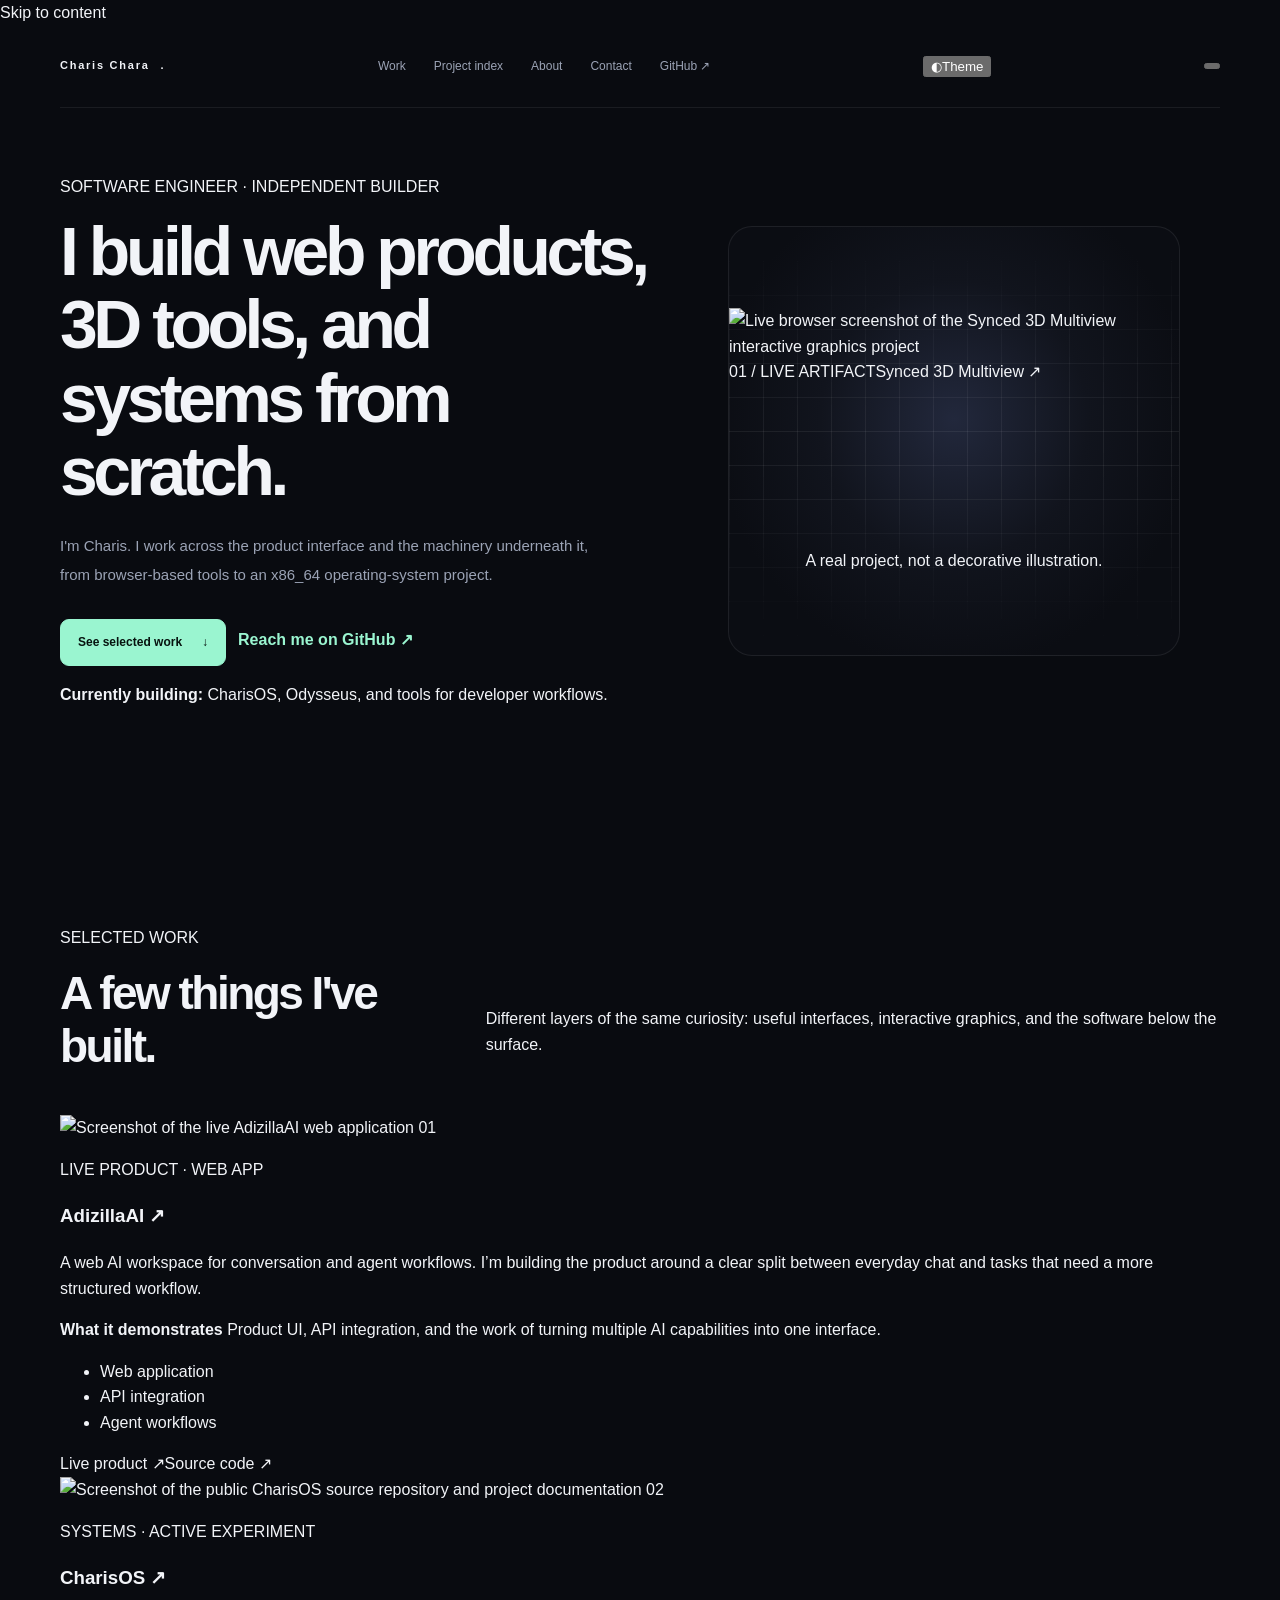
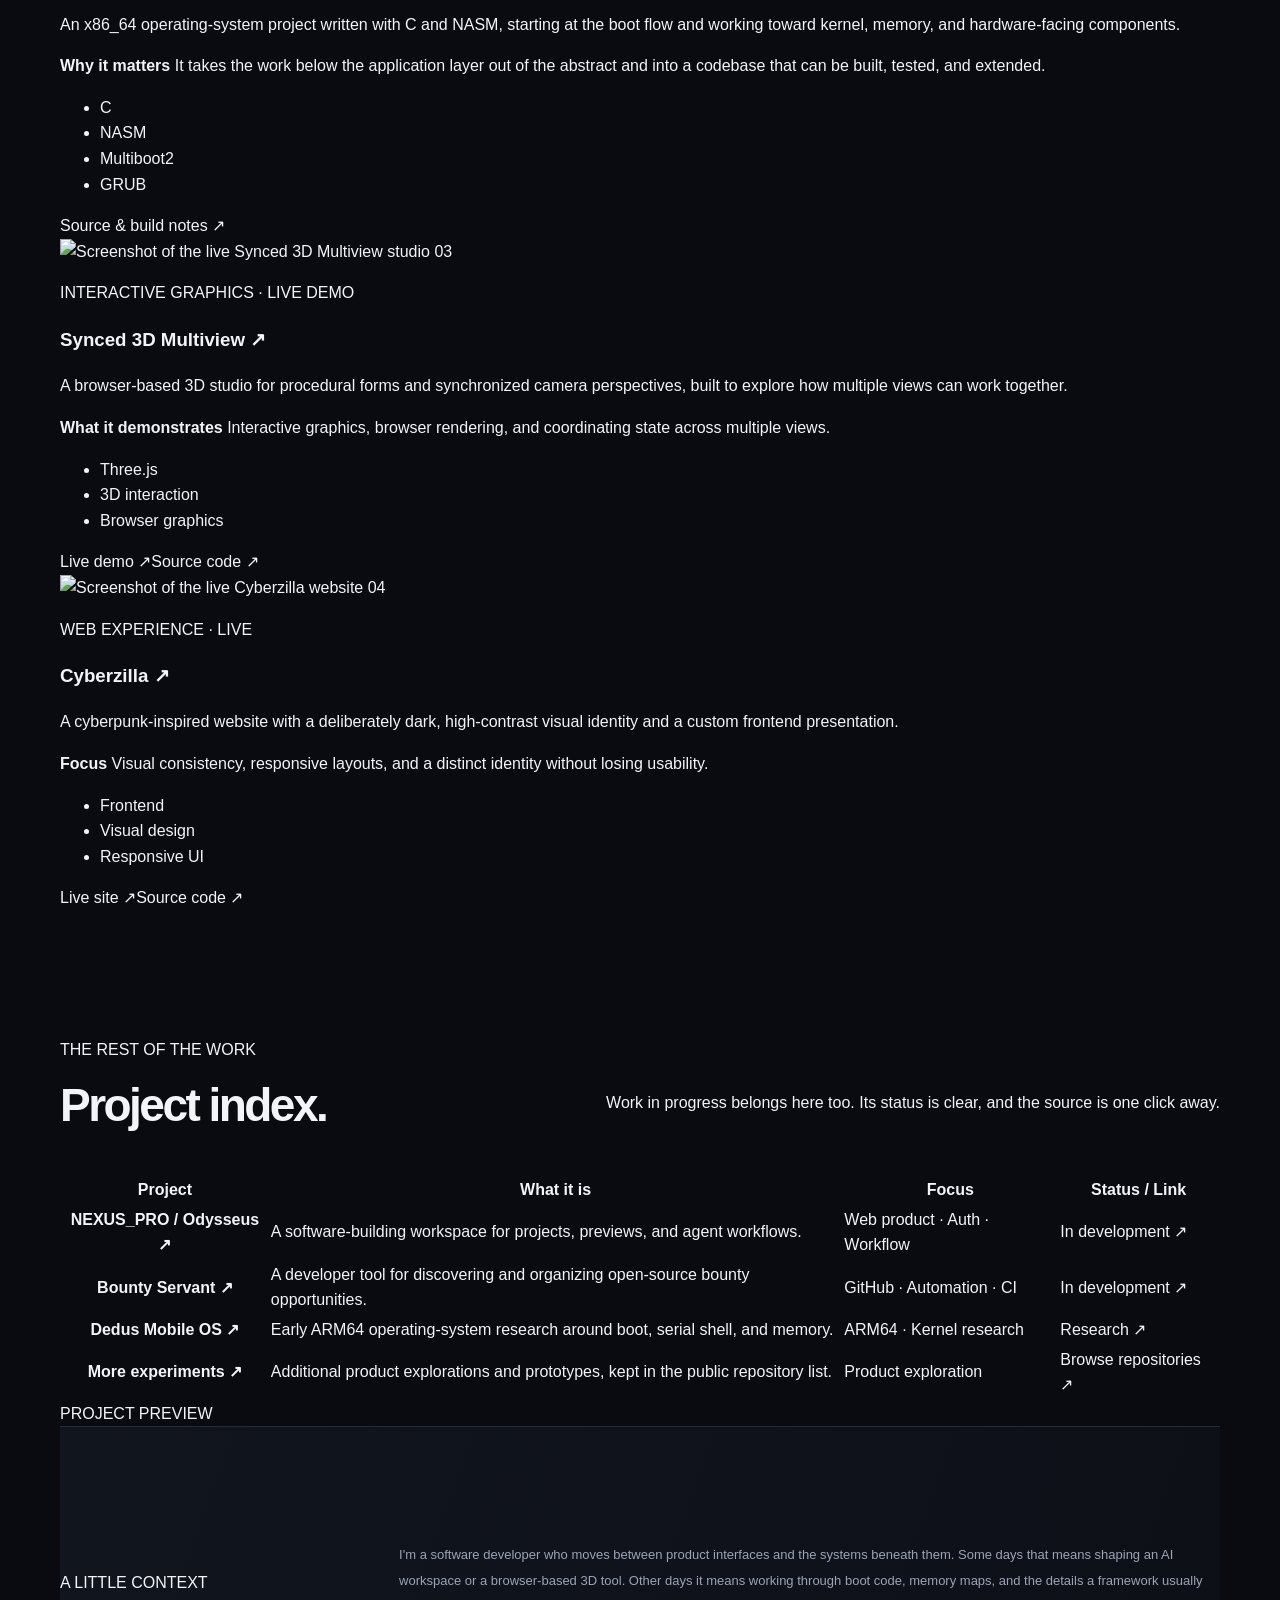
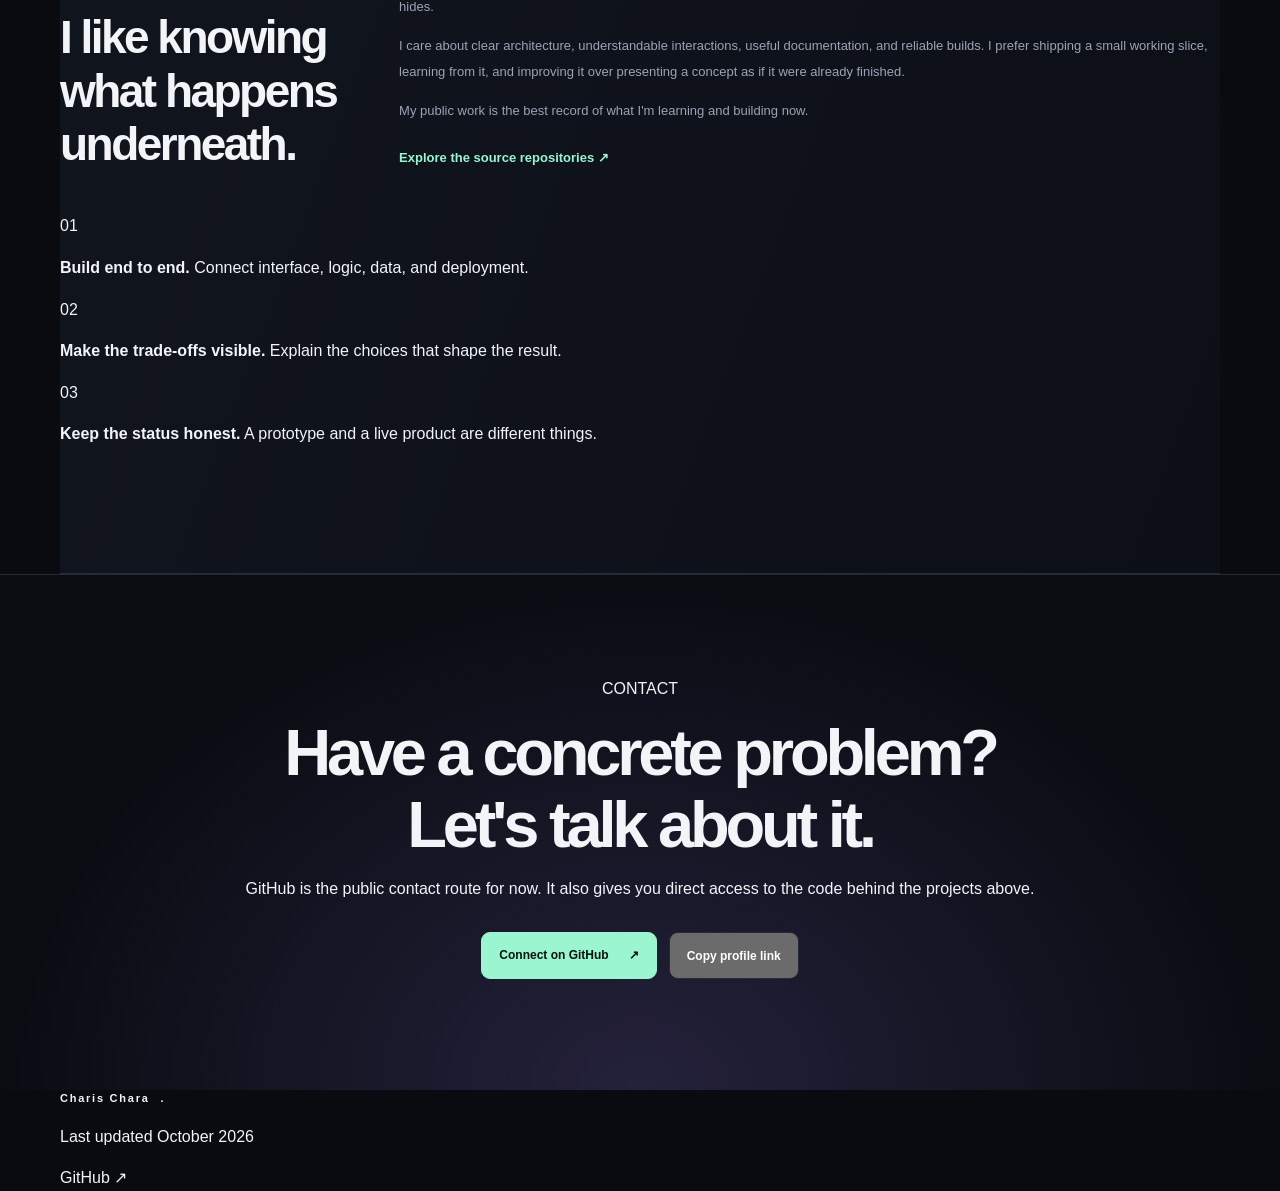
==== commit 3640991d: "Redesign portfolio with quiet workshop editorial direction" ====
--- a/index.html
+++ b/index.html
@@ -1,58 +1,184 @@
 <!doctype html>
-<html lang="en">
+<html lang="en" data-theme="system">
 <head>
   <meta charset="utf-8">
   <meta name="viewport" content="width=device-width, initial-scale=1">
-  <meta name="theme-color" content="#090b10">
-  <meta name="description" content="Charis Chara — software engineer building web products, developer tools, 3D experiences, automation, and low-level systems.">
+  <meta name="theme-color" content="#11100e">
+  <meta name="description" content="Charis Chara builds web products, interactive 3D tools, automation, and low-level systems. Selected projects and engineering notes.">
   <meta property="og:title" content="Charis Chara — Software Engineer">
-  <meta property="og:description" content="Selected software projects, experiments, and engineering work.">
+  <meta property="og:description" content="Web products, interactive 3D, automation, and systems work.">
   <meta property="og:type" content="website">
-  <title>Charis Chara — Software Engineer</title>
+  <meta property="og:url" content="https://liladizilla.github.io/portfolio/">
+  <meta property="og:image" content="https://image.thum.io/get/width/1200/crop/750/noanimate/https://synced-3d-multiview.vercel.app/">
+  <meta name="color-scheme" content="light dark">
+  <link rel="canonical" href="https://liladizilla.github.io/portfolio/">
   <link rel="preconnect" href="https://fonts.googleapis.com">
   <link rel="preconnect" href="https://fonts.gstatic.com" crossorigin>
-  <link href="https://fonts.googleapis.com/css2?family=DM+Mono:wght@400;500&family=Manrope:wght@400;500;600;700;800&display=swap" rel="stylesheet">
+  <link href="https://fonts.googleapis.com/css2?family=Bricolage+Grotesque:opsz,wght@12..96,500;12..96,600;12..96,700&family=Hanken+Grotesk:wght@400;500;600;700&family=JetBrains+Mono:wght@400;500&display=swap" rel="stylesheet">
   <link rel="stylesheet" href="styles.css">
+  <title>Charis Chara — Software Engineer</title>
+  <script type="application/ld+json">
+  {"@context":"https://schema.org","@type":"Person","name":"Charis Chara","url":"https://liladizilla.github.io/portfolio/","sameAs":["https://github.com/Liladizilla"],"jobTitle":"Software Engineer","knowsAbout":["Web development","Interactive 3D","Automation","Operating systems","Developer tools"]}
+  </script>
 </head>
 <body>
-  <div class="ambient ambient-one"></div><div class="ambient ambient-two"></div>
-  <nav class="nav shell" aria-label="Main navigation">
-    <a class="wordmark" href="#top"><span class="mark">C.</span><span>CHARIS CHARA</span></a>
-    <div class="nav-links"><a href="#work">Work</a><a href="#about">About</a><a href="#stack">Stack</a><a href="https://github.com/Liladizilla" target="_blank" rel="noreferrer">GitHub ↗</a></div>
-  </nav>
-  <main id="top">
-    <section class="hero shell">
+  <a class="skip-link" href="#main">Skip to content</a>
+  <header class="site-header" id="site-header">
+    <nav class="nav shell" aria-label="Main navigation">
+      <a class="wordmark" href="#top" aria-label="Charis Chara home">Charis Chara<span class="wordmark-period">.</span></a>
+      <div class="nav-links" id="nav-links">
+        <a href="#work">Work</a><a href="#index">Project index</a><a href="#about">About</a><a href="#contact">Contact</a>
+        <a href="https://github.com/Liladizilla" target="_blank" rel="noreferrer">GitHub <span aria-hidden="true">↗</span></a>
+      </div>
+      <button class="theme-toggle" id="theme-toggle" type="button" aria-label="Switch color theme" title="Switch color theme"><span class="theme-glyph" aria-hidden="true">◐</span><span class="theme-label">Theme</span></button>
+      <button class="menu-toggle" id="menu-toggle" type="button" aria-expanded="false" aria-controls="nav-links" aria-label="Open navigation"><span></span><span></span></button>
+    </nav>
+  </header>
+
+  <main id="main">
+    <section class="hero shell" id="top" aria-labelledby="hero-title">
       <div class="hero-copy">
-        <p class="eyebrow"><span class="status-dot"></span> SOFTWARE ENGINEER / INDEPENDENT BUILDER</p>
-        <h1>I turn complex ideas into <span class="gradient-text">working software.</span></h1>
-        <p class="hero-intro">I build across the stack: web products, developer tools, interactive 3D, automation, and low-level systems. I care about how software works and how it feels to use.</p>
-        <div class="hero-actions"><a class="button button-primary" href="#work">Explore selected work <span>↘</span></a><a class="button button-quiet" href="https://github.com/Liladizilla" target="_blank" rel="noreferrer">Browse GitHub ↗</a></div>
-        <div class="hero-meta"><span>WEB & PRODUCT ENGINEERING</span><span>3D & GRAPHICS</span><span>SYSTEMS</span></div>
+        <p class="kicker">SOFTWARE ENGINEER · INDEPENDENT BUILDER</p>
+        <h1 id="hero-title">I build web products, 3D tools, and <span>systems from scratch.</span></h1>
+        <p class="hero-intro">I'm Charis. I work across the product interface and the machinery underneath it, from browser-based tools to an x86_64 operating-system project.</p>
+        <div class="hero-actions">
+          <a class="button button-primary" href="#work">See selected work <span aria-hidden="true">↓</span></a>
+          <a class="text-link email-link" href="https://github.com/Liladizilla" target="_blank" rel="noreferrer">Reach me on GitHub <span aria-hidden="true">↗</span></a>
+        </div>
+        <p class="now-line"><span class="now-marker" aria-hidden="true"></span><span><strong>Currently building:</strong> CharisOS, Odysseus, and tools for developer workflows.</span></p>
       </div>
-      <div class="hero-art" aria-label="Abstract geometric illustration">
-        <div class="orbit orbit-a"></div><div class="orbit orbit-b"></div><div class="orbit orbit-c"></div>
-        <div class="core"><span>C</span><i></i></div>
-        <div class="art-label label-top">BUILD / ITERATE</div><div class="art-label label-bottom">IDEAS → SYSTEMS</div>
+      <figure class="hero-art">
+        <a class="hero-art-link" href="https://synced-3d-multiview.vercel.app/" target="_blank" rel="noreferrer" aria-label="Open the live Synced 3D Multiview project">
+          <img src="https://image.thum.io/get/width/1100/crop/900/noanimate/https://synced-3d-multiview.vercel.app/" alt="Live browser screenshot of the Synced 3D Multiview interactive graphics project" width="1100" height="900" fetchpriority="high">
+          <span class="image-caption"><span>01 / LIVE ARTIFACT</span><span>Synced 3D Multiview ↗</span></span>
+        </a>
+        <figcaption>A real project, not a decorative illustration.</figcaption>
+      </figure>
+    </section>
+
+    <section class="section shell" id="work" aria-labelledby="work-title">
+      <div class="section-heading">
+        <div><p class="kicker">SELECTED WORK</p><h2 id="work-title">A few things I've built.</h2></div>
+        <p class="section-intro">Different layers of the same curiosity: useful interfaces, interactive graphics, and the software below the surface.</p>
+      </div>
+
+      <div class="featured-list">
+        <article class="featured-project">
+          <a class="project-media" href="https://adizillaai.vercel.app/" target="_blank" rel="noreferrer" aria-label="Visit AdizillaAI live">
+            <img src="https://image.thum.io/get/width/1200/crop/750/noanimate/https://adizillaai.vercel.app/" alt="Screenshot of the live AdizillaAI web application" width="1200" height="750" loading="lazy">
+            <span class="media-corner">01</span>
+          </a>
+          <div class="project-copy">
+            <p class="project-meta">LIVE PRODUCT · WEB APP</p>
+            <h3><a href="https://adizillaai.vercel.app/" target="_blank" rel="noreferrer">AdizillaAI <span aria-hidden="true">↗</span></a></h3>
+            <p>A web AI workspace for conversation and agent workflows. I’m building the product around a clear split between everyday chat and tasks that need a more structured workflow.</p>
+            <p class="project-result"><strong>What it demonstrates</strong> Product UI, API integration, and the work of turning multiple AI capabilities into one interface.</p>
+            <ul class="stack-line" aria-label="Technology areas"><li>Web application</li><li>API integration</li><li>Agent workflows</li></ul>
+            <div class="project-actions"><a href="https://adizillaai.vercel.app/" target="_blank" rel="noreferrer">Live product ↗</a><a href="https://github.com/Liladizilla/adizillaAI" target="_blank" rel="noreferrer">Source code ↗</a></div>
+          </div>
+        </article>
+
+        <article class="featured-project featured-reverse">
+          <a class="project-media" href="https://github.com/Liladizilla/charis__OS" target="_blank" rel="noreferrer" aria-label="Open CharisOS source repository">
+            <img src="https://image.thum.io/get/width/1200/crop/750/noanimate/https://github.com/Liladizilla/charis__OS" alt="Screenshot of the public CharisOS source repository and project documentation" width="1200" height="750" loading="lazy">
+            <span class="media-corner">02</span>
+          </a>
+          <div class="project-copy">
+            <p class="project-meta">SYSTEMS · ACTIVE EXPERIMENT</p>
+            <h3><a href="https://github.com/Liladizilla/charis__OS" target="_blank" rel="noreferrer">CharisOS <span aria-hidden="true">↗</span></a></h3>
+            <p>An x86_64 operating-system project written with C and NASM, starting at the boot flow and working toward kernel, memory, and hardware-facing components.</p>
+            <p class="project-result"><strong>Why it matters</strong> It takes the work below the application layer out of the abstract and into a codebase that can be built, tested, and extended.</p>
+            <ul class="stack-line" aria-label="Technology stack"><li>C</li><li>NASM</li><li>Multiboot2</li><li>GRUB</li></ul>
+            <div class="project-actions"><a href="https://github.com/Liladizilla/charis__OS" target="_blank" rel="noreferrer">Source & build notes ↗</a></div>
+          </div>
+        </article>
+
+        <article class="featured-project">
+          <a class="project-media" href="https://synced-3d-multiview.vercel.app/" target="_blank" rel="noreferrer" aria-label="Visit Synced 3D Multiview live">
+            <img src="https://image.thum.io/get/width/1200/crop/750/noanimate/https://synced-3d-multiview.vercel.app/" alt="Screenshot of the live Synced 3D Multiview studio" width="1200" height="750" loading="lazy">
+            <span class="media-corner">03</span>
+          </a>
+          <div class="project-copy">
+            <p class="project-meta">INTERACTIVE GRAPHICS · LIVE DEMO</p>
+            <h3><a href="https://synced-3d-multiview.vercel.app/" target="_blank" rel="noreferrer">Synced 3D Multiview <span aria-hidden="true">↗</span></a></h3>
+            <p>A browser-based 3D studio for procedural forms and synchronized camera perspectives, built to explore how multiple views can work together.</p>
+            <p class="project-result"><strong>What it demonstrates</strong> Interactive graphics, browser rendering, and coordinating state across multiple views.</p>
+            <ul class="stack-line" aria-label="Technology stack"><li>Three.js</li><li>3D interaction</li><li>Browser graphics</li></ul>
+            <div class="project-actions"><a href="https://synced-3d-multiview.vercel.app/" target="_blank" rel="noreferrer">Live demo ↗</a><a href="https://github.com/Liladizilla/synced_3d_multiview" target="_blank" rel="noreferrer">Source code ↗</a></div>
+          </div>
+        </article>
+
+        <article class="featured-project featured-reverse">
+          <a class="project-media" href="https://cyberzilla01.pp.ua/" target="_blank" rel="noreferrer" aria-label="Visit Cyberzilla live">
+            <img src="https://image.thum.io/get/width/1200/crop/750/noanimate/https://cyberzilla01.pp.ua/" alt="Screenshot of the live Cyberzilla website" width="1200" height="750" loading="lazy">
+            <span class="media-corner">04</span>
+          </a>
+          <div class="project-copy">
+            <p class="project-meta">WEB EXPERIENCE · LIVE</p>
+            <h3><a href="https://cyberzilla01.pp.ua/" target="_blank" rel="noreferrer">Cyberzilla <span aria-hidden="true">↗</span></a></h3>
+            <p>A cyberpunk-inspired website with a deliberately dark, high-contrast visual identity and a custom frontend presentation.</p>
+            <p class="project-result"><strong>Focus</strong> Visual consistency, responsive layouts, and a distinct identity without losing usability.</p>
+            <ul class="stack-line" aria-label="Project focus"><li>Frontend</li><li>Visual design</li><li>Responsive UI</li></ul>
+            <div class="project-actions"><a href="https://cyberzilla01.pp.ua/" target="_blank" rel="noreferrer">Live site ↗</a><a href="https://github.com/Liladizilla/trix" target="_blank" rel="noreferrer">Source code ↗</a></div>
+          </div>
+        </article>
       </div>
     </section>
-    <section class="ticker" aria-label="Areas of work"><div class="ticker-track"><span>FULL-STACK ENGINEERING</span><b>✳</b><span>INTERACTIVE 3D</span><b>✳</b><span>DEVELOPER TOOLING</span><b>✳</b><span>LOW-LEVEL SYSTEMS</span><b>✳</b><span>FULL-STACK ENGINEERING</span><b>✳</b><span>INTERACTIVE 3D</span><b>✳</b><span>DEVELOPER TOOLING</span></div></section>
-    <section id="work" class="section shell">
-      <div class="section-heading"><div><p class="eyebrow">01 / SELECTED WORK</p><h2>Projects with a point of view.</h2></div><p class="section-note">A curated set of live products and engineering experiments. Each card links to the real project or its source.</p></div>
-      <div id="project-grid" class="project-grid">
-        <article class="project-card project-featured"><a class="project-visual visual-ai" href="https://adizillaai.vercel.app/" target="_blank" rel="noreferrer" aria-label="Open AdizillaAI"><img class="site-shot" src="https://image.thum.io/get/width/1200/crop/750/noanimate/https://adizillaai.vercel.app/" alt="Screenshot of the live AdizillaAI interface" loading="lazy"><div class="visual-window"><div class="window-bar"><i></i><i></i><i></i><span>adizillaai / workspace</span></div><div class="mock-layout"><div class="mock-sidebar"><b>◈</b><i></i><i></i><i></i></div><div class="mock-chat"><small>PERSONAL WORKSPACE</small><b>Think beyond.</b><div class="mock-line"></div><div class="mock-line short"></div><div class="mock-prompt">Ask anything <span>↗</span></div></div></div></div><span class="visual-index">01 / PRODUCT</span></a><div class="project-info"><div class="project-title-line"><h3>AdizillaAI</h3><span class="status live">LIVE</span></div><p>A personal AI workspace for focused conversation and agent-oriented workflows, with a product experience designed around user control.</p><div class="tags"><span>Web app</span><span>API integration</span><span>Product UX</span></div><div class="project-links"><a href="https://adizillaai.vercel.app/" target="_blank" rel="noreferrer">Live product ↗</a><a href="https://github.com/Liladizilla/adizillaAI" target="_blank" rel="noreferrer">Source ↗</a></div></div></article>
-        <article class="project-card"><a class="project-visual visual-3d" href="https://synced-3d-multiview.vercel.app/" target="_blank" rel="noreferrer" aria-label="Open Synced 3D Multiview"><img class="site-shot" src="https://image.thum.io/get/width/1200/crop/750/noanimate/https://synced-3d-multiview.vercel.app/" alt="Screenshot of the live Synced 3D Multiview studio" loading="lazy"><div class="sculpture"><div class="sculpture-ring ring-one"></div><div class="sculpture-ring ring-two"></div><div class="sculpture-ring ring-three"></div><div class="sculpture-core"></div></div><span class="visual-index">02 / GRAPHICS</span></a><div class="project-info"><div class="project-title-line"><h3>Synced 3D Multiview</h3><span class="status live">LIVE</span></div><p>A browser-based 3D studio with procedural forms and synchronized camera views.</p><div class="tags"><span>Three.js</span><span>3D interaction</span></div><div class="project-links"><a href="https://synced-3d-multiview.vercel.app/" target="_blank" rel="noreferrer">Live demo ↗</a><a href="https://github.com/Liladizilla/synced_3d_multiview" target="_blank" rel="noreferrer">Source ↗</a></div></div></article>
-        <article class="project-card"><a class="project-visual visual-cyber" href="https://cyberzilla01.pp.ua/" target="_blank" rel="noreferrer" aria-label="Open Cyberzilla"><img class="site-shot" src="https://image.thum.io/get/width/1200/crop/750/noanimate/https://cyberzilla01.pp.ua/" alt="Screenshot of the live Cyberzilla website" loading="lazy"><div class="cyber-grid"></div><div class="cyber-word">CYBER<span>ZILLA</span><i>01</i></div><span class="visual-index">03 / WEB</span></a><div class="project-info"><div class="project-title-line"><h3>Cyberzilla</h3><span class="status live">LIVE</span></div><p>A dark cyberpunk web experience with a bold visual system and high-contrast interface.</p><div class="tags"><span>Frontend</span><span>Visual design</span><span>Responsive UI</span></div><div class="project-links"><a href="https://cyberzilla01.pp.ua/" target="_blank" rel="noreferrer">Live site ↗</a><a href="https://github.com/Liladizilla?tab=repositories" target="_blank" rel="noreferrer">Explore source ↗</a></div></div></article>
-        <article class="project-card"><a class="project-visual visual-os" href="https://github.com/Liladizilla/charis__OS" target="_blank" rel="noreferrer" aria-label="Open CharisOS source"><div class="terminal"><div class="terminal-head"><span>charisos / kernel</span><span>● ● ●</span></div><div class="terminal-body"><p><em>root@charisos</em>:~$ boot</p><p class="terminal-green">[ ok ] multiboot2 entry</p><p class="terminal-green">[ ok ] kernel memory map</p><p class="terminal-green">[ ok ] serial console</p><p class="terminal-muted">x86_64 / C / NASM</p><b>_</b></div></div><span class="visual-index">04 / SYSTEMS</span></a><div class="project-info"><div class="project-title-line"><h3>CharisOS</h3><span class="status research">EXPERIMENTAL</span></div><p>A from-scratch x86_64 OS exploring boot flow, kernel foundations, memory, and hardware-facing code.</p><div class="tags"><span>C</span><span>NASM</span><span>Multiboot2</span><span>GRUB</span></div><div class="project-links"><a href="https://github.com/Liladizilla/charis__OS" target="_blank" rel="noreferrer">Source & build notes ↗</a></div></div></article>
-        <article class="project-card"><a class="project-visual visual-nexus" href="https://github.com/Liladizilla/NEXUS_PRO_01" target="_blank" rel="noreferrer" aria-label="Open NEXUS PRO source"><div class="nexus-panel"><span>ODYSSEUS / WORKSPACE</span><div class="nexus-columns"><i></i><div><b>Project workspace</b><small>Build · Preview · Review</small><div class="nexus-bars"><i></i><i></i><i></i></div></div></div></div><span class="visual-index">05 / DEVELOPER TOOLS</span></a><div class="project-info"><div class="project-title-line"><h3>NEXUS_PRO / Odysseus</h3><span class="status build">IN DEVELOPMENT</span></div><p>A software-building workspace bringing project files, previews, and agent workflows into one interface.</p><div class="tags"><span>Web application</span><span>Auth</span><span>Workflow design</span></div><div class="project-links"><a href="https://github.com/Liladizilla/NEXUS_PRO_01" target="_blank" rel="noreferrer">Source ↗</a></div></div></article>
-        <article class="project-card"><a class="project-visual visual-bounty" href="https://github.com/Liladizilla/bounty_servant" target="_blank" rel="noreferrer" aria-label="Open Bounty Servant source"><div class="bounty-dashboard"><div class="dash-top"><span>BOUNTY SERVANT</span><span>● MONITOR</span></div><div class="dash-metric"><small>OPEN OPPORTUNITIES</small><b>DISCOVER <span>→</span></b></div><div class="dash-row"><i></i><i></i><i></i></div><div class="dash-row"><i></i><i></i><i></i></div></div><span class="visual-index">06 / AUTOMATION</span></a><div class="project-info"><div class="project-title-line"><h3>Bounty Servant</h3><span class="status build">IN DEVELOPMENT</span></div><p>Developer tooling for finding and organizing open-source bounty opportunities and related workflows.</p><div class="tags"><span>GitHub</span><span>Automation</span><span>CI</span></div><div class="project-links"><a href="https://github.com/Liladizilla/bounty_servant" target="_blank" rel="noreferrer">Source ↗</a></div></div></article>
+
+    <section class="index-section" id="index" aria-labelledby="index-title">
+      <div class="shell">
+        <div class="section-heading">
+          <div><p class="kicker">THE REST OF THE WORK</p><h2 id="index-title">Project index.</h2></div>
+          <p class="section-intro">Work in progress belongs here too. Its status is clear, and the source is one click away.</p>
+        </div>
+        <div class="project-table-wrap">
+          <table class="project-table">
+            <thead><tr><th scope="col">Project</th><th scope="col">What it is</th><th scope="col">Focus</th><th scope="col">Status / Link</th></tr></thead>
+            <tbody>
+              <tr data-preview="https://image.thum.io/get/width/700/crop/500/noanimate/https://github.com/Liladizilla/NEXUS_PRO_01"><th scope="row"><a href="https://github.com/Liladizilla/NEXUS_PRO_01" target="_blank" rel="noreferrer">NEXUS_PRO / Odysseus ↗</a></th><td>A software-building workspace for projects, previews, and agent workflows.</td><td>Web product · Auth · Workflow</td><td><a class="index-status" href="https://github.com/Liladizilla/NEXUS_PRO_01" target="_blank" rel="noreferrer">In development ↗</a></td></tr>
+              <tr data-preview="https://image.thum.io/get/width/700/crop/500/noanimate/https://github.com/Liladizilla/bounty_servant"><th scope="row"><a href="https://github.com/Liladizilla/bounty_servant" target="_blank" rel="noreferrer">Bounty Servant ↗</a></th><td>A developer tool for discovering and organizing open-source bounty opportunities.</td><td>GitHub · Automation · CI</td><td><a class="index-status" href="https://github.com/Liladizilla/bounty_servant" target="_blank" rel="noreferrer">In development ↗</a></td></tr>
+              <tr data-preview="https://image.thum.io/get/width/700/crop/500/noanimate/https://github.com/Liladizilla/mobile_os_01"><th scope="row"><a href="https://github.com/Liladizilla/mobile_os_01" target="_blank" rel="noreferrer">Dedus Mobile OS ↗</a></th><td>Early ARM64 operating-system research around boot, serial shell, and memory.</td><td>ARM64 · Kernel research</td><td><a class="index-status" href="https://github.com/Liladizilla/mobile_os_01" target="_blank" rel="noreferrer">Research ↗</a></td></tr>
+              <tr data-preview="https://image.thum.io/get/width/700/crop/500/noanimate/https://github.com/Liladizilla"><th scope="row"><a href="https://github.com/Liladizilla?tab=repositories" target="_blank" rel="noreferrer">More experiments ↗</a></th><td>Additional product explorations and prototypes, kept in the public repository list.</td><td>Product exploration</td><td><a class="index-status" href="https://github.com/Liladizilla?tab=repositories" target="_blank" rel="noreferrer">Browse repositories ↗</a></td></tr>
+            </tbody>
+          </table>
+        </div>
+        <div class="hover-preview" id="hover-preview" aria-hidden="true"><img alt="" src=""><span>PROJECT PREVIEW</span></div>
       </div>
-      <p class="project-footnote">Status labels are intentional: live applications, active development, and research projects are not presented as interchangeable.</p>
     </section>
-    <section id="about" class="about-section"><div class="shell about-grid"><div><p class="eyebrow">02 / APPROACH</p><h2>Curious about the whole stack.</h2></div><div class="about-copy"><p>I like moving between the visible parts of a product and the systems underneath. That means refining a chat interface one day, building an interactive 3D tool the next, and debugging a boot sequence when the problem demands it.</p><p>The common thread is craft: thoughtful interfaces, understandable architecture, useful automation, and software that behaves the way people expect it to.</p><a class="text-link" href="https://github.com/Liladizilla?tab=repositories" target="_blank" rel="noreferrer">More projects on GitHub ↗</a></div></div></section>
-    <section id="stack" class="section shell stack-section"><div class="section-heading"><div><p class="eyebrow">03 / TOOLKIT</p><h2>Tools for different layers.</h2></div><p class="section-note">A practical toolkit across product engineering, graphics, automation, and systems research.</p></div><div class="stack-grid"><div class="stack-card"><span>01</span><h3>Languages</h3><p>JavaScript · TypeScript · Python · Java · C · NASM · SQL</p></div><div class="stack-card"><span>02</span><h3>Web & backend</h3><p>Node.js · Django · REST APIs · authentication · database-backed applications</p></div><div class="stack-card"><span>03</span><h3>Graphics & UX</h3><p>Three.js · interactive 3D · responsive UI · prototyping · Godot</p></div><div class="stack-card"><span>04</span><h3>Systems & delivery</h3><p>Linux · Git · GitHub Actions · CI/CD · QEMU · kernel experiments</p></div></div></section>
-    <section class="contact-section"><div class="shell contact-inner"><p class="eyebrow">HAVE A GOOD PROBLEM?</p><h2>Let's build something<br><span class="gradient-text">worth using.</span></h2><div class="hero-actions"><a class="button button-primary" href="https://github.com/Liladizilla" target="_blank" rel="noreferrer">Connect on GitHub ↗</a><a class="button button-quiet" href="#top">Back to top ↑</a></div></div></section>
+
+    <section class="section about-section shell" id="about" aria-labelledby="about-title">
+      <div class="section-heading">
+        <div><p class="kicker">A LITTLE CONTEXT</p><h2 id="about-title">I like knowing what happens underneath.</h2></div>
+        <div class="about-copy">
+          <p>I'm a software developer who moves between product interfaces and the systems beneath them. Some days that means shaping an AI workspace or a browser-based 3D tool. Other days it means working through boot code, memory maps, and the details a framework usually hides.</p>
+          <p>I care about clear architecture, understandable interactions, useful documentation, and reliable builds. I prefer shipping a small working slice, learning from it, and improving it over presenting a concept as if it were already finished.</p>
+          <p class="about-note">My public work is the best record of what I'm learning and building now.</p>
+          <a class="text-link" href="https://github.com/Liladizilla?tab=repositories" target="_blank" rel="noreferrer">Explore the source repositories ↗</a>
+        </div>
+      </div>
+      <div class="principles">
+        <div><span>01</span><p><strong>Build end to end.</strong> Connect interface, logic, data, and deployment.</p></div>
+        <div><span>02</span><p><strong>Make the trade-offs visible.</strong> Explain the choices that shape the result.</p></div>
+        <div><span>03</span><p><strong>Keep the status honest.</strong> A prototype and a live product are different things.</p></div>
+      </div>
+    </section>
+
+    <section class="contact-section" id="contact" aria-labelledby="contact-title">
+      <div class="shell contact-inner">
+        <p class="kicker">CONTACT</p>
+        <h2 id="contact-title">Have a concrete problem?<br><span>Let's talk about it.</span></h2>
+        <p class="contact-copy">GitHub is the public contact route for now. It also gives you direct access to the code behind the projects above.</p>
+        <div class="hero-actions"><a class="button button-primary" href="https://github.com/Liladizilla" target="_blank" rel="noreferrer">Connect on GitHub <span aria-hidden="true">↗</span></a><button class="button button-secondary" id="copy-profile" type="button" data-copy="https://github.com/Liladizilla">Copy profile link</button></div>
+        <p class="copy-feedback" id="copy-feedback" role="status" aria-live="polite"></p>
+      </div>
+    </section>
   </main>
-  <footer class="footer shell"><a class="wordmark" href="#top"><span class="mark">C.</span><span>CHARIS CHARA</span></a><span>Designed and built with intention · 2026</span><a href="https://github.com/Liladizilla" target="_blank" rel="noreferrer">GitHub ↗</a></footer>
+
+  <footer class="site-footer shell">
+    <a class="wordmark" href="#top">Charis Chara<span class="wordmark-period">.</span></a>
+    <p>Last updated October 2026</p>
+    <a href="https://github.com/Liladizilla" target="_blank" rel="noreferrer">GitHub ↗</a>
+  </footer>
   <script src="script.js" defer></script>
 </body>
 </html>
--- a/styles.css
+++ b/styles.css
@@ -7,10 +7,12 @@
 .project-visual > .site-shot { position: absolute; inset: 0; z-index: 0; width: 100%; height: 100%; max-width: none; object-fit: cover; object-position: top center; display: block; background: var(--panel); }
 .project-visual > .visual-index { z-index: 2; }
 .project-visual:has(.site-shot)::after { content: ""; position: absolute; inset: 45% 0 0; z-index: 1; pointer-events: none; background: linear-gradient(0deg, rgba(7,9,15,.86), transparent); }
-.project-visual:has(.site-shot) > .visual-window,
-.project-visual:has(.site-shot) > .sculpture,
-.project-visual:has(.site-shot) > .cyber-grid,
-.project-visual:has(.site-shot) > .cyber-word { display: none; }
+.project-visual.has-live-shot > .visual-window,
+.project-visual.has-live-shot > .sculpture,
+.project-visual.has-live-shot > .cyber-grid,
+.project-visual.has-live-shot > .cyber-word { display: none; }
+.project-visual.shot-failed > .site-shot { display: none; }
+.project-visual.shot-failed::after { display: none; }
 .project-info { min-width: 0; overflow-wrap: anywhere; }
 .project-links a { min-height: 28px; display: inline-flex; align-items: center; }
 img { max-width: 100%; }
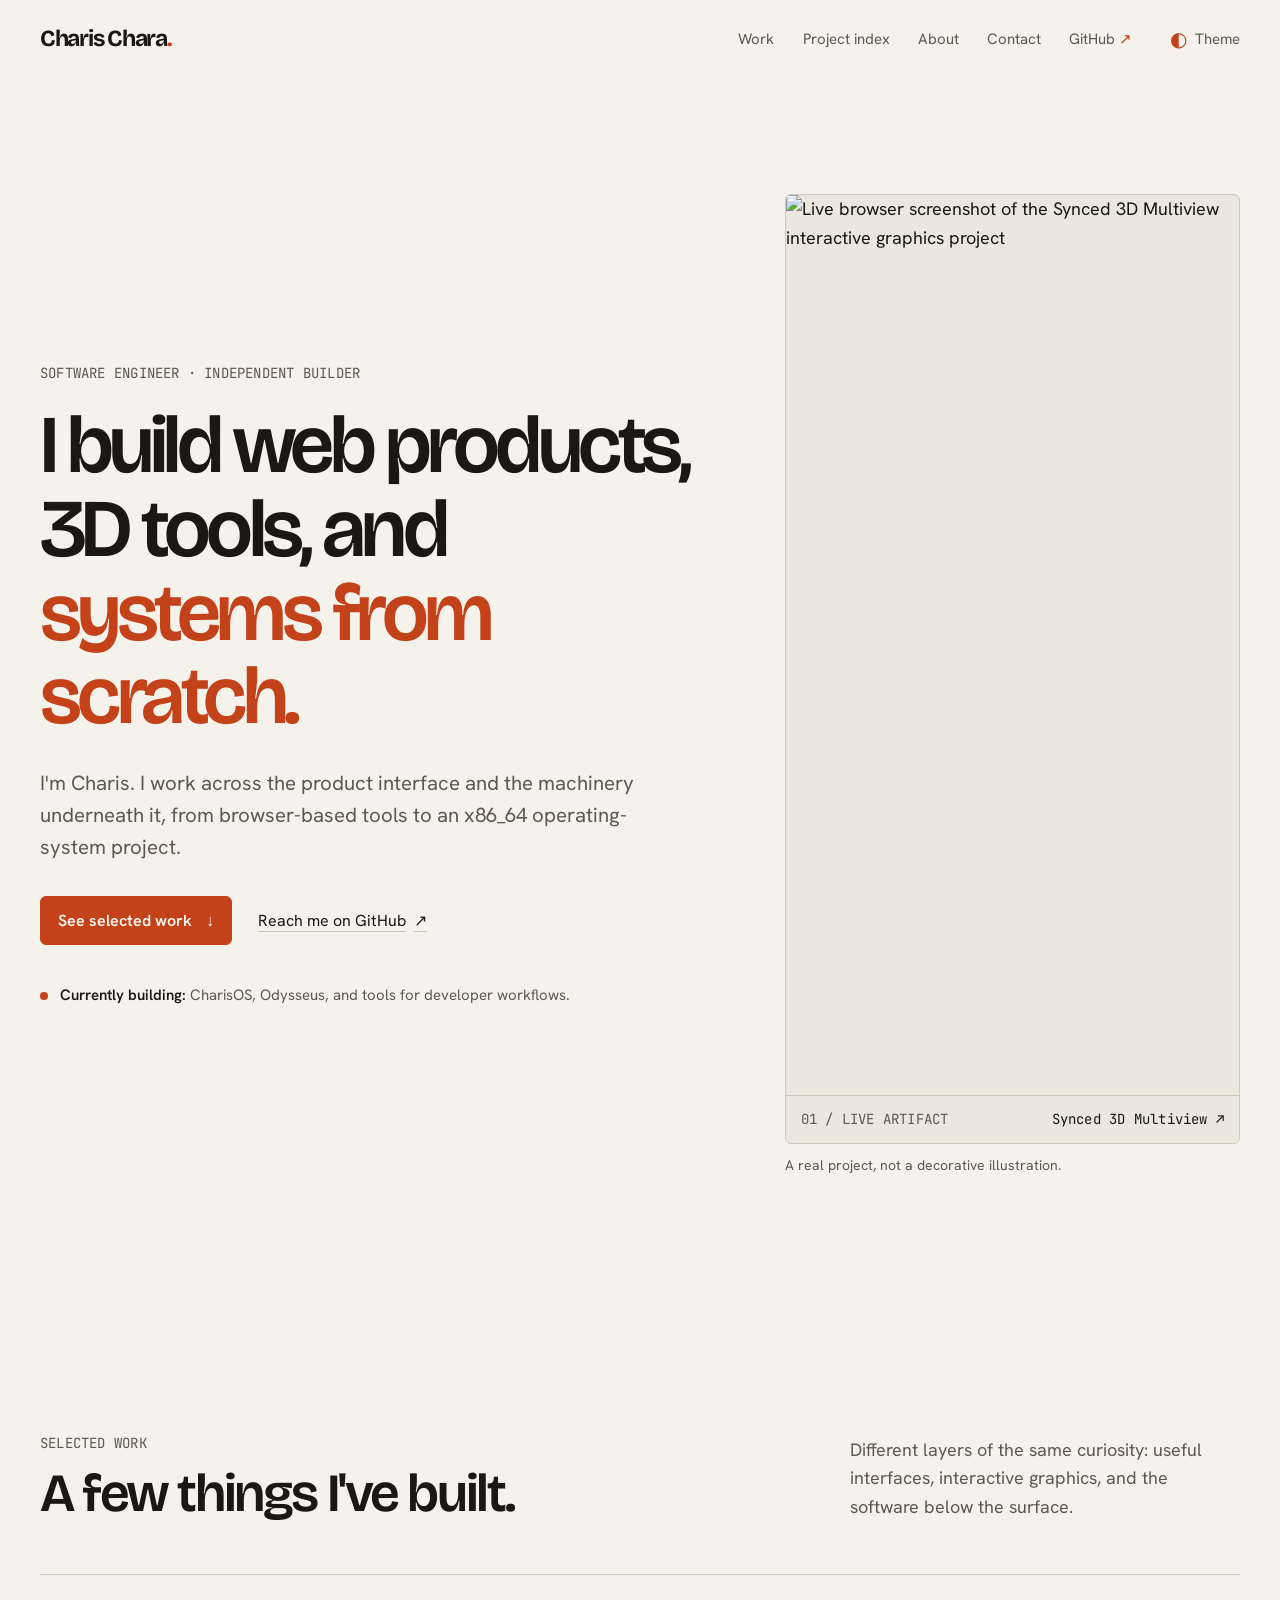
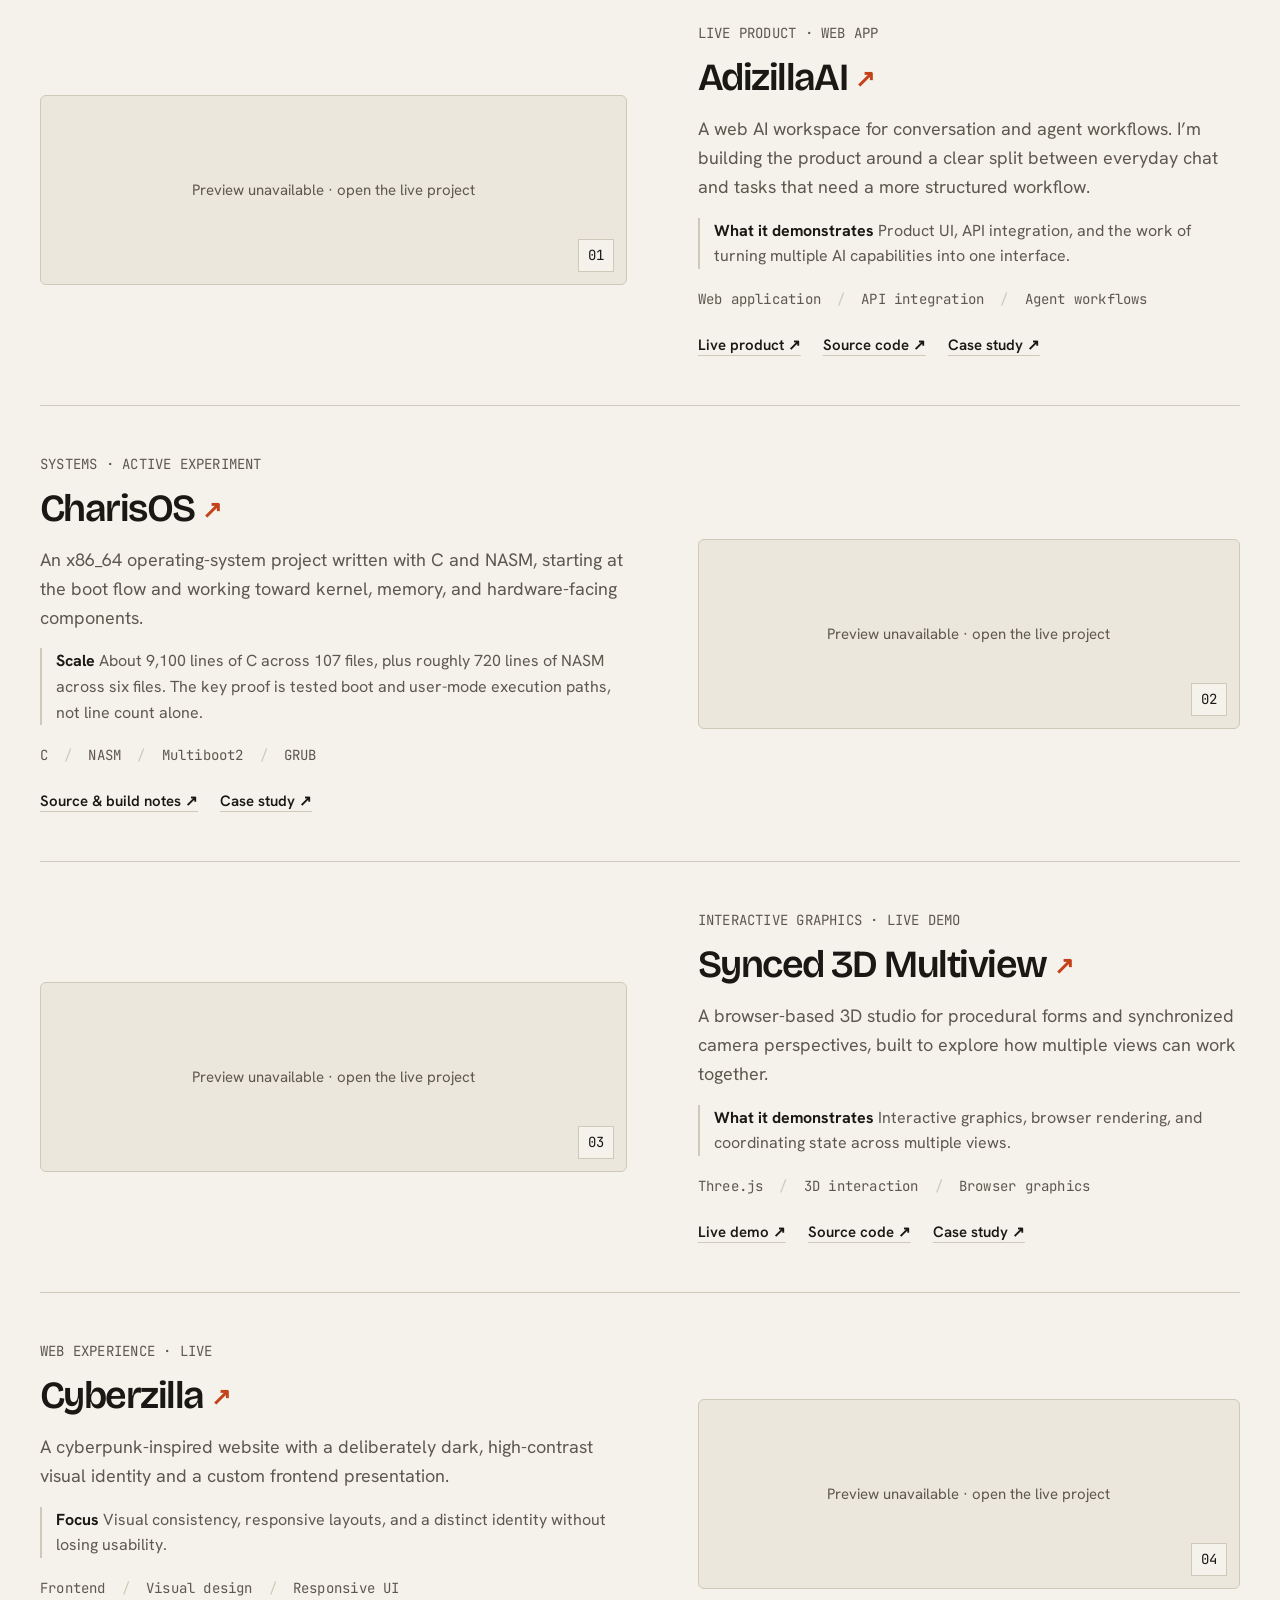
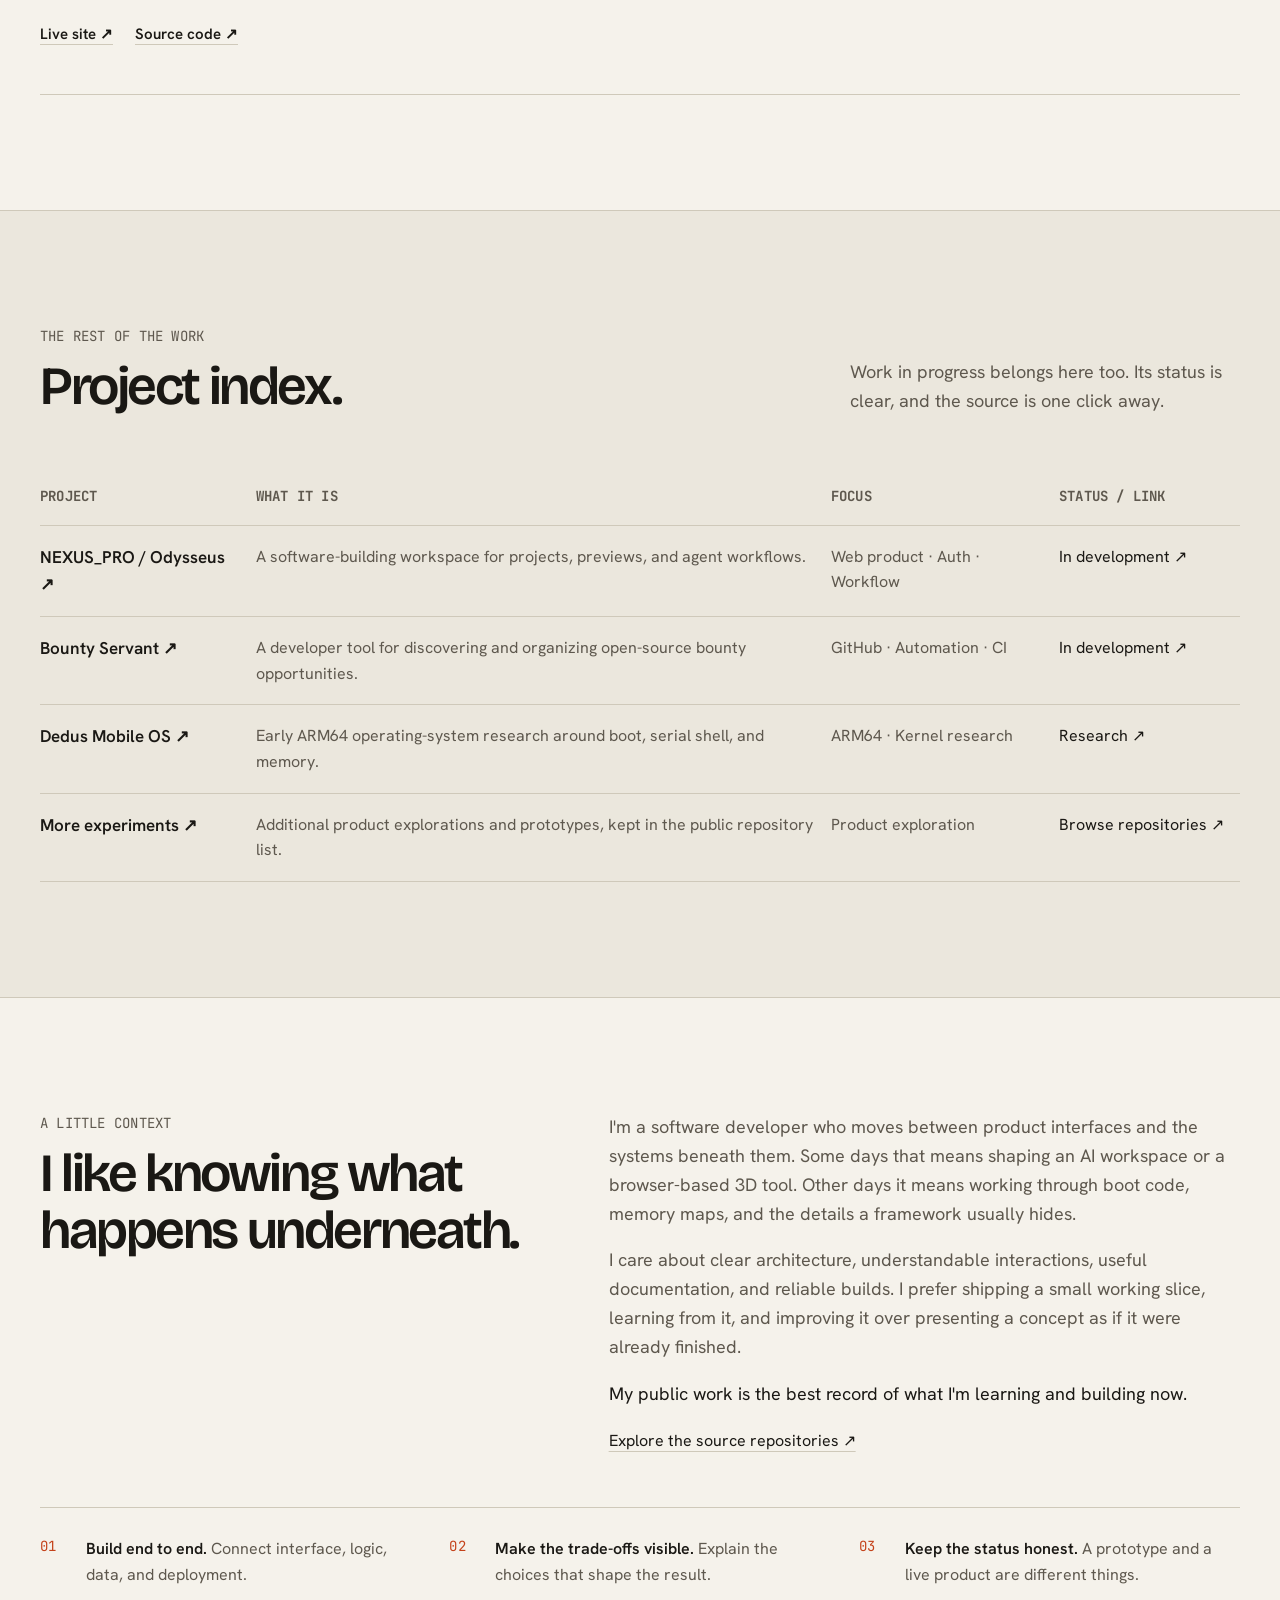
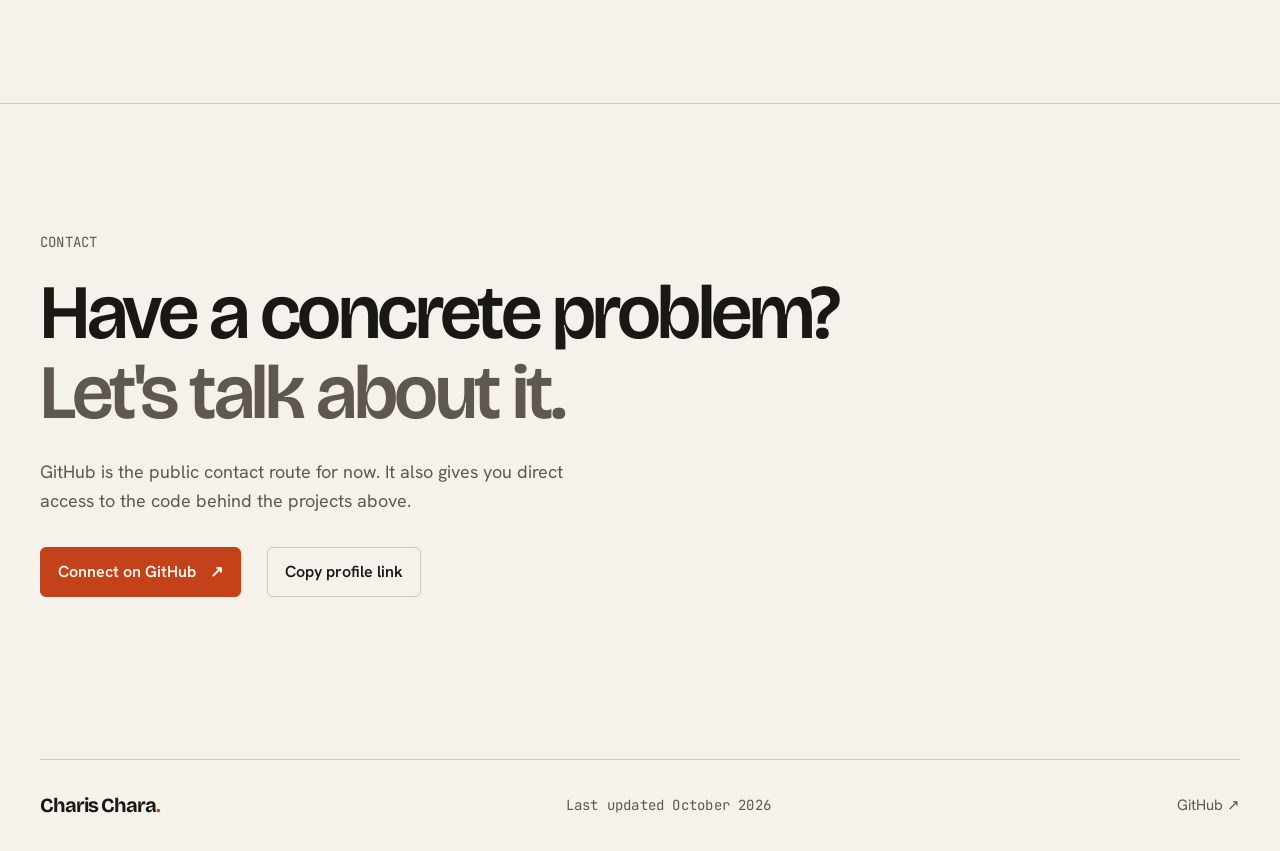
==== commit 76d3d892: "Link featured projects to detailed engineering case studies" ====
--- a/index.html
+++ b/index.html
@@ -74,7 +74,7 @@
             <p>A web AI workspace for conversation and agent workflows. I’m building the product around a clear split between everyday chat and tasks that need a more structured workflow.</p>
             <p class="project-result"><strong>What it demonstrates</strong> Product UI, API integration, and the work of turning multiple AI capabilities into one interface.</p>
             <ul class="stack-line" aria-label="Technology areas"><li>Web application</li><li>API integration</li><li>Agent workflows</li></ul>
-            <div class="project-actions"><a href="https://adizillaai.vercel.app/" target="_blank" rel="noreferrer">Live product ↗</a><a href="https://github.com/Liladizilla/adizillaAI" target="_blank" rel="noreferrer">Source code ↗</a></div>
+            <div class="project-actions"><a href="https://adizillaai.vercel.app/" target="_blank" rel="noreferrer">Live product ↗</a><a href="https://github.com/Liladizilla/adizillaAI" target="_blank" rel="noreferrer">Source code ↗</a><a href="case-studies/adizillaai.html">Case study ↗</a></div>
           </div>
         </article>
 
@@ -87,9 +87,9 @@
             <p class="project-meta">SYSTEMS · ACTIVE EXPERIMENT</p>
             <h3><a href="https://github.com/Liladizilla/charis__OS" target="_blank" rel="noreferrer">CharisOS <span aria-hidden="true">↗</span></a></h3>
             <p>An x86_64 operating-system project written with C and NASM, starting at the boot flow and working toward kernel, memory, and hardware-facing components.</p>
-            <p class="project-result"><strong>Why it matters</strong> It takes the work below the application layer out of the abstract and into a codebase that can be built, tested, and extended.</p>
+            <p class="project-result"><strong>Scale</strong> About 9,100 lines of C across 107 files, plus roughly 720 lines of NASM across six files. The key proof is tested boot and user-mode execution paths, not line count alone.</p>
             <ul class="stack-line" aria-label="Technology stack"><li>C</li><li>NASM</li><li>Multiboot2</li><li>GRUB</li></ul>
-            <div class="project-actions"><a href="https://github.com/Liladizilla/charis__OS" target="_blank" rel="noreferrer">Source & build notes ↗</a></div>
+            <div class="project-actions"><a href="https://github.com/Liladizilla/charis__OS" target="_blank" rel="noreferrer">Source & build notes ↗</a><a href="case-studies/charisos.html">Case study ↗</a></div>
           </div>
         </article>
 
@@ -104,7 +104,7 @@
             <p>A browser-based 3D studio for procedural forms and synchronized camera perspectives, built to explore how multiple views can work together.</p>
             <p class="project-result"><strong>What it demonstrates</strong> Interactive graphics, browser rendering, and coordinating state across multiple views.</p>
             <ul class="stack-line" aria-label="Technology stack"><li>Three.js</li><li>3D interaction</li><li>Browser graphics</li></ul>
-            <div class="project-actions"><a href="https://synced-3d-multiview.vercel.app/" target="_blank" rel="noreferrer">Live demo ↗</a><a href="https://github.com/Liladizilla/synced_3d_multiview" target="_blank" rel="noreferrer">Source code ↗</a></div>
+            <div class="project-actions"><a href="https://synced-3d-multiview.vercel.app/" target="_blank" rel="noreferrer">Live demo ↗</a><a href="https://github.com/Liladizilla/synced_3d_multiview" target="_blank" rel="noreferrer">Source code ↗</a><a href="case-studies/synced-3d-multiview.html">Case study ↗</a></div>
           </div>
         </article>
 
--- a/styles.css
+++ b/styles.css
@@ -1,27 +1,266 @@
-:root{color-scheme:dark;--bg:#090b10;--panel:#10131b;--panel2:#151925;--line:#252a38;--text:#f2f4f8;--muted:#9ba3b5;--accent:#9af5d0;--violet:#a5a3ff;--mono:"DM Mono",monospace;--sans:"Manrope",sans-serif}*{box-sizing:border-box}html{scroll-behavior:smooth;scroll-padding-top:90px}body{margin:0;background:var(--bg);color:var(--text);font-family:var(--sans);line-height:1.6;overflow-x:hidden}a{color:inherit;text-decoration:none}.shell{width:min(1160px,calc(100% - 48px));margin-inline:auto}.ambient{position:absolute;pointer-events:none;filter:blur(100px);opacity:.12;border-radius:50%;z-index:-1}.ambient-one{width:450px;height:450px;top:0;left:-150px;background:#6264ff}.ambient-two{width:400px;height:400px;top:500px;right:-180px;background:#44e6b4}.nav{height:82px;display:flex;align-items:center;justify-content:space-between;border-bottom:1px solid rgba(255,255,255,.07)}.wordmark{display:flex;align-items:center;gap:11px;font-size:11px;font-weight:800;letter-spacing:.16em}.mark{display:grid;place-items:center;width:32px;height:32px;border:1px solid #495466;border-radius:10px;color:var(--accent);font-size:16px;letter-spacing:-.06em}.nav-links{display:flex;gap:28px;align-items:center;color:var(--muted);font-size:12px}.nav-links a:hover,.footer a:hover{color:var(--accent)}.hero{min-height:630px;display:grid;grid-template-columns:1.05fr .95fr;gap:40px;align-items:center;padding-top:50px;padding-bottom:70px}.eyebrow{font:11px var(--mono);letter-spacing:.13em;color:var(--accent);margin:0 0 24px}.status-dot{display:inline-block;width:7px;height:7px;border-radius:50%;background:var(--accent);margin-right:10px;box-shadow:0 0 14px #9af5d080}.hero h1{font-size:clamp(42px,5.3vw,70px);line-height:1.08;letter-spacing:-.065em;max-width:650px;margin:0 0 24px;font-weight:700}.gradient-text{background:linear-gradient(110deg,#9af5d0 0%,#a5a3ff 65%,#f4b7ff 100%);color:transparent;background-clip:text;-webkit-background-clip:text}.hero-intro{max-width:560px;color:var(--muted);font-size:15px;line-height:1.9}.hero-actions{display:flex;gap:12px;flex-wrap:wrap;margin-top:30px}.button{display:inline-flex;align-items:center;gap:20px;padding:13px 17px;border-radius:9px;font-size:12px;font-weight:700;border:1px solid var(--line);transition:transform .2s,border-color .2s,background .2s}.button:hover{transform:translateY(-2px)}.button-primary{background:var(--accent);border-color:var(--accent);color:#07130f}.button-primary:hover{background:#b7ffdf}.button-quiet{background:rgba(255,255,255,.025);color:var(--text)}.button-quiet:hover{border-color:#596174}.hero-meta{display:flex;flex-wrap:wrap;gap:18px;margin-top:45px;color:#6f788b;font:9px var(--mono);letter-spacing:.07em}.hero-art{height:430px;position:relative;display:grid;place-items:center;overflow:hidden;border:1px solid rgba(255,255,255,.08);border-radius:24px;background:radial-gradient(ellipse at 50% 45%,#22283c 0%,#11141d 42%,#0b0d13 75%)}.hero-art:before,.hero-art:after{content:"";position:absolute;inset:0;background-image:linear-gradient(rgba(255,255,255,.035) 1px,transparent 1px),linear-gradient(90deg,rgba(255,255,255,.035) 1px,transparent 1px);background-size:34px 34px;mask-image:linear-gradient(transparent,#000,transparent)}.orbit{position:absolute;border:1px solid rgba(154,245,208,.32);border-radius:50%;transform:rotate(-27deg)}.orbit-a{width:290px;height:145px}.orbit-b{width:340px;height:220px;transform:rotate(52deg);border-color:rgba(165,163,255,.45)}.orbit-c{width:260px;height:320px;transform:rotate(68deg);border-color:rgba(244,183,255,.24)}.core{width:138px;height:138px;border-radius:36px;display:grid;place-items:center;position:relative;z-index:1;background:linear-gradient(145deg,#9af5d0,#a5a3ff 70%,#f4b7ff);box-shadow:0 0 90px #8b9dff38,inset 0 0 0 1px #fff9;transform:rotate(-9deg)}.core span{font-size:80px;font-weight:800;color:#0b1017;letter-spacing:-.1em;transform:rotate(9deg);margin-right:10px}.core i{position:absolute;width:12px;height:12px;border-radius:50%;background:#fff;top:14px;right:16px;box-shadow:0 0 24px white}.art-label{position:absolute;z-index:2;font:9px var(--mono);letter-spacing:.13em;color:#9ca6bc}.label-top{top:24px;left:24px}.label-bottom{bottom:24px;right:24px}.ticker{border-block:1px solid var(--line);overflow:hidden;background:#0c0f15}.ticker-track{display:flex;justify-content:space-around;gap:32px;white-space:nowrap;padding:18px 24px;color:#8b93a5;font:10px var(--mono);letter-spacing:.12em}.ticker-track b{color:var(--accent);font-size:14px}.section{padding-top:115px;padding-bottom:110px}.section-heading{display:flex;justify-content:space-between;align-items:end;gap:35px;margin-bottom:42px}.section-heading .eyebrow{margin-bottom:14px}.section-heading h2,.about-grid h2{font-size:clamp(30px,4vw,46px);letter-spacing:-.055em;line-height:1.16;margin:0;max-width:600px}.section-note{max-width:340px;color:var(--muted);font-size:12px;line-height:1.9;margin:0 0 4px}.project-grid{display:grid;grid-template-columns:repeat(2,minmax(0,1fr));gap:22px}.project-card{min-width:0;overflow:hidden;border:1px solid var(--line);border-radius:15px;background:linear-gradient(155deg,#121620,#0d1017);transition:transform .25s,border-color .25s}.project-card:hover{transform:translateY(-4px);border-color:#454c60}.project-featured{grid-column:span 2;display:grid;grid-template-columns:1.1fr .9fr}.project-visual{height:250px;position:relative;display:flex;align-items:center;justify-content:center;overflow:hidden;border-bottom:1px solid var(--line)}.project-featured .project-visual{height:100%;min-height:350px;border-bottom:0;border-right:1px solid var(--line)}.visual-index{position:absolute;bottom:15px;left:17px;color:#a0a8b8;font:9px var(--mono);letter-spacing:.12em}.visual-ai{background:radial-gradient(ellipse at 60% 40%,#263047,#121622 58%,#0a0d13)}.visual-window{width:83%;border:1px solid #495268;border-radius:11px;overflow:hidden;background:#0d111a;box-shadow:0 25px 80px #0008;transform:perspective(900px) rotateY(-7deg) rotateX(3deg)}.window-bar{height:30px;display:flex;align-items:center;gap:5px;padding:0 11px;border-bottom:1px solid #272d3b;color:#747e93;font:8px var(--mono)}.window-bar i{width:6px;height:6px;border-radius:50%;background:#525d70}.window-bar span{margin-left:9px}.mock-layout{display:flex;min-height:205px}.mock-sidebar{width:43px;border-right:1px solid #242b3a;display:flex;align-items:center;flex-direction:column;gap:20px;padding:15px 0;color:var(--accent)}.mock-sidebar i{height:14px;width:14px;border-radius:4px;background:#242b3b}.mock-chat{flex:1;padding:28px 23px}.mock-chat small{display:block;color:#8d98af;font:8px var(--mono);letter-spacing:.12em}.mock-chat b{display:block;font-size:25px;letter-spacing:-.05em;margin-top:13px}.mock-line{height:5px;width:80%;background:#252d3e;border-radius:4px;margin-top:14px}.mock-line.short{width:53%;margin-top:8px}.mock-prompt{margin-top:27px;padding:9px 12px;border:1px solid #333d50;border-radius:7px;color:#7d879b;font-size:8px}.mock-prompt span{float:right;color:var(--accent)}.visual-3d{background:radial-gradient(ellipse at center,#24363b,#0c1218 72%)}.sculpture{width:180px;height:180px;position:relative;display:grid;place-items:center;transform:rotate(-22deg)}.sculpture-ring{position:absolute;width:150px;height:150px;border:12px solid #91f4cf;border-radius:42%;filter:drop-shadow(0 0 12px #7ef0c766)}.ring-one{transform:rotateX(66deg) rotateZ(20deg)}.ring-two{transform:rotateY(67deg) rotateZ(44deg);border-color:#a5a3ff}.ring-three{transform:rotateX(14deg) rotateY(35deg) rotateZ(75deg);border-color:#e2b8ff}.sculpture-core{width:48px;height:48px;border-radius:16px;background:linear-gradient(145deg,#e0fff1,#8b8fff);box-shadow:0 0 50px #8af5cf66}.visual-cyber{background:radial-gradient(ellipse at 50% 30%,#2d1646,#0d0c18 65%)}.cyber-grid{position:absolute;inset:0;background:linear-gradient(#ff4ad01a 1px,transparent 1px),linear-gradient(90deg,#ff4ad01a 1px,transparent 1px);background-size:25px 25px;transform:perspective(180px) rotateX(30deg) scale(1.5);transform-origin:bottom}.cyber-word{position:relative;z-index:1;font-size:clamp(28px,4vw,45px);font-weight:800;letter-spacing:-.08em;text-shadow:0 0 35px #fc5ae977}.cyber-word span{color:#ff74db}.cyber-word i{font:10px var(--mono);color:#c9b3ff;display:block;letter-spacing:.3em;text-align:right}.visual-os{background:radial-gradient(ellipse at 50% 45%,#1d332b,#0a1111 75%)}.terminal{width:82%;border:1px solid #335b4a;background:#08100f;border-radius:8px;overflow:hidden;box-shadow:0 20px 50px #0008;font:9px var(--mono)}.terminal-head{display:flex;justify-content:space-between;padding:10px 12px;background:#13221d;color:#8ba999;border-bottom:1px solid #294738}.terminal-body{padding:16px;color:#a8b7b1}.terminal-body p{margin:0 0 10px}.terminal-body em,.terminal-green{color:#9af5d0}.terminal-muted{color:#697d75}.terminal-body b{color:#9af5d0}.visual-nexus{background:radial-gradient(ellipse at 65% 35%,#242a48,#0c101a 72%)}.nexus-panel{width:80%;padding:17px;border:1px solid #3a435c;background:#111725d9;border-radius:9px;box-shadow:0 20px 60px #0007;font:8px var(--mono);color:#a9b3c8}.nexus-columns{display:flex;gap:14px;margin-top:25px}.nexus-columns>i{width:30px;height:90px;background:#252e43;border-radius:4px}.nexus-columns b{display:block;color:#eef1ff;font:600 15px var(--sans)}.nexus-columns small{display:block;margin-top:7px;color:#9ca5bd}.nexus-bars{display:flex;gap:6px;margin-top:18px}.nexus-bars i{height:27px;flex:1;border:1px solid #414b67;border-radius:4px;background:linear-gradient(135deg,#202d3c,#2b2342)}.visual-bounty{background:radial-gradient(ellipse at 50% 35%,#19382e,#0b1212 72%)}.bounty-dashboard{width:82%;border:1px solid #2c5146;border-radius:8px;padding:14px;background:#0a1513ed;font:8px var(--mono);color:#a3bcb1}.dash-top{display:flex;justify-content:space-between;border-bottom:1px solid #294338;padding-bottom:12px;color:#a1f0d0}.dash-metric{padding:20px 0 17px}.dash-metric small{display:block;color:#738f83}.dash-metric b{display:block;margin-top:8px;color:#effff7;font:600 20px var(--sans)}.dash-metric b span{color:#9af5d0}.dash-row{display:flex;gap:8px;margin-top:8px}.dash-row i{height:21px;border-radius:4px;background:#1a2d26;border:1px solid #294338;flex:1}.project-info{padding:23px}.project-featured .project-info{padding:30px;align-self:center}.project-title-line{display:flex;align-items:center;justify-content:space-between;gap:12px;flex-wrap:wrap}.project-info h3{margin:0;font-size:18px;letter-spacing:-.035em}.status{font:8px var(--mono);letter-spacing:.08em;padding:5px 7px;border-radius:5px;border:1px solid}.status.live{color:var(--accent);border-color:#376e5c;background:#10241e}.status.research{color:#d7c7ff;border-color:#55467c;background:#1b172b}.status.build{color:#f3d6a0;border-color:#65533b;background:#211c14}.project-info>p{color:var(--muted);font-size:12px;line-height:1.85;margin:13px 0 17px}.tags{display:flex;gap:6px;flex-wrap:wrap}.tags span{padding:5px 8px;border:1px solid #2b3040;border-radius:5px;color:#9ea7ba;font:9px var(--mono)}.project-links{display:flex;gap:19px;flex-wrap:wrap;margin-top:20px;font-size:11px;font-weight:700}.project-links a,.text-link{color:var(--accent)}.project-links a:hover,.text-link:hover{text-decoration:underline;text-underline-offset:4px}.project-footnote{margin:24px 0 0;color:#727c90;font-size:11px}.about-section{border-block:1px solid var(--line);background:linear-gradient(110deg,#11151e,#0c0f16)}.about-grid{padding-top:95px;padding-bottom:95px;display:grid;grid-template-columns:.9fr 1.1fr;gap:70px}.about-grid h2{max-width:390px}.about-copy{color:var(--muted);font-size:13px;line-height:2}.about-copy p:first-child{margin-top:0}.text-link{display:inline-block;margin-top:8px;font-weight:700}.stack-section{padding-top:100px}.stack-grid{display:grid;grid-template-columns:repeat(4,1fr);gap:12px}.stack-card{padding:23px 20px;border:1px solid var(--line);border-radius:11px;background:#10131b}.stack-card>span{color:var(--accent);font:10px var(--mono)}.stack-card h3{font-size:14px;margin:20px 0 9px}.stack-card p{font-size:11px;line-height:1.9;color:var(--muted);margin:0}.contact-section{padding:85px 0 95px;border-top:1px solid var(--line);background:radial-gradient(ellipse at 50% 100%,#24213b 0%,#0a0c12 70%);text-align:center}.contact-inner .eyebrow{margin-bottom:17px}.contact-inner h2{font-size:clamp(38px,6vw,65px);letter-spacing:-.065em;line-height:1.1;margin:0}.contact-inner .hero-actions{justify-content:center}.footer{min-height:90px;display:flex;align-items:center;justify-content:space-between;gap:18px;color:#778094;font-size:10px}.footer .wordmark{color:var(--text)}@media(max-width:800px){.hero{grid-template-columns:1fr;padding-top:65px;gap:35px}.hero-art{height:350px}.hero h1{font-size:clamp(43px,9vw,64px)}.section-heading{align-items:start;flex-direction:column;gap:17px}.project-featured{grid-template-columns:1fr}.project-featured .project-visual{min-height:280px;height:280px;border-right:0;border-bottom:1px solid var(--line)}.project-featured .project-info{padding:24px}.about-grid{grid-template-columns:1fr;gap:20px}.stack-grid{grid-template-columns:repeat(2,1fr)}}@media(max-width:540px){.shell{width:calc(100% - 32px)}.nav{height:70px}.wordmark{font-size:9px;letter-spacing:.1em}.nav-links{gap:13px;font-size:10px}.nav-links a:nth-child(3){display:none}.hero{min-height:0;padding-top:60px;padding-bottom:55px}.hero-intro{font-size:13px}.hero-art{height:300px}.hero-meta{gap:10px;font-size:8px}.ticker-track{justify-content:flex-start;gap:20px}.section{padding-top:75px;padding-bottom:75px}.project-grid{grid-template-columns:1fr;gap:15px}.project-featured{grid-column:auto}.project-visual{height:230px}.project-featured .project-visual{height:250px;min-height:250px}.project-title-line{align-items:flex-start}.project-info{padding:20px}.stack-grid{grid-template-columns:1fr 1fr;gap:9px}.stack-card{padding:17px 14px}.stack-card h3{font-size:12px}.stack-card p{font-size:10px}.about-grid{padding-top:70px;padding-bottom:70px}.footer{padding:22px 0;flex-wrap:wrap}.footer>span{order:3;width:100%}}@media(prefers-reduced-motion:reduce){*,*::before,*::after{scroll-behavior:auto!important;transition:none!important;animation:none!important}}
+:root {
+  color-scheme: dark;
+  --bg: #11100e;
+  --surface: #191815;
+  --surface-2: #22201c;
+  --line: #37332d;
+  --text: #ede9e1;
+  --muted: #a39e92;
+  --accent: #e8683f;
+  --accent-ink: #11100e;
+  --max: 1200px;
+  --gutter: 24px;
+  --radius: 6px;
+  --display: "Bricolage Grotesque", "Arial", sans-serif;
+  --body: "Hanken Grotesk", "Arial", sans-serif;
+  --mono: "JetBrains Mono", ui-monospace, monospace;
+  --ease: cubic-bezier(.22, 1, .36, 1);
+}
+html[data-theme="light"] {
+  color-scheme: light;
+  --bg: #f5f2eb;
+  --surface: #ebe7dd;
+  --surface-2: #e0dbcf;
+  --line: #cfc9ba;
+  --text: #1a1814;
+  --muted: #5e584e;
+  --accent: #c4421a;
+  --accent-ink: #fffaf3;
+}
+@media (prefers-color-scheme: light) {
+  html[data-theme="system"] {
+    color-scheme: light;
+    --bg: #f5f2eb;
+    --surface: #ebe7dd;
+    --surface-2: #e0dbcf;
+    --line: #cfc9ba;
+    --text: #1a1814;
+    --muted: #5e584e;
+    --accent: #c4421a;
+    --accent-ink: #fffaf3;
+  }
+}
+* { box-sizing: border-box; }
+html { scroll-behavior: smooth; scroll-padding-top: 96px; background: var(--bg); }
+body { margin: 0; background: var(--bg); color: var(--text); font-family: var(--body); font-size: 18px; line-height: 1.6; -webkit-font-smoothing: antialiased; }
+body, button, a { -webkit-tap-highlight-color: transparent; }
+img { display: block; max-width: 100%; }
+a { color: inherit; text-decoration: none; }
+button { color: inherit; font: inherit; }
+button, a { touch-action: manipulation; }
+button:focus-visible, a:focus-visible { outline: 3px solid var(--accent); outline-offset: 4px; }
+::selection { background: var(--accent); color: var(--accent-ink); }
+.shell { width: min(var(--max), calc(100% - 2 * var(--gutter))); margin-inline: auto; }
+.skip-link { position: fixed; z-index: 100; top: 8px; left: 8px; padding: 10px 14px; background: var(--text); color: var(--bg); transform: translateY(-160%); }
+.skip-link:focus { transform: translateY(0); }
+.site-header { position: sticky; top: 0; z-index: 20; border-bottom: 1px solid transparent; transition: background .25s ease, border-color .25s ease; }
+.site-header.is-scrolled { background: color-mix(in srgb, var(--bg) 90%, transparent); border-color: var(--line); backdrop-filter: blur(12px); -webkit-backdrop-filter: blur(12px); }
+@supports not ((backdrop-filter: blur(1px)) or (-webkit-backdrop-filter: blur(1px))) {
+  .site-header.is-scrolled { background: var(--bg); }
+}
+.nav { min-height: 78px; display: flex; align-items: center; gap: 28px; }
+.wordmark { display: inline-flex; align-items: baseline; white-space: nowrap; font-family: var(--display); font-weight: 700; font-size: 23px; letter-spacing: -.055em; }
+.wordmark-period { color: var(--accent); }
+.nav-links { display: flex; align-items: center; gap: clamp(16px, 2.2vw, 30px); margin-left: auto; }
+.nav-links a, .theme-toggle { font-size: 15px; color: var(--muted); transition: color .18s ease; }
+.nav-links a:hover, .theme-toggle:hover { color: var(--text); }
+.nav-links a span { color: var(--accent); }
+.theme-toggle { min-height: 44px; padding: 8px 0 8px 10px; border: 0; background: transparent; cursor: pointer; display: inline-flex; gap: 8px; align-items: center; white-space: nowrap; }
+.theme-glyph { font-size: 20px; color: var(--accent); }
+.menu-toggle { display: none; width: 44px; height: 44px; border: 1px solid var(--line); border-radius: var(--radius); background: transparent; align-items: center; justify-content: center; flex-direction: column; gap: 5px; cursor: pointer; }
+.menu-toggle span { width: 17px; height: 1px; background: var(--text); }
+.kicker, .project-meta, .stack-line, .media-corner, .image-caption, .project-table thead, .principles > div > span, .site-footer > p {
+  font-family: var(--mono); font-size: 14px; line-height: 1.5; letter-spacing: .015em;
+}
+.kicker { margin: 0 0 20px; color: var(--muted); text-transform: uppercase; }
+.hero { display: grid; grid-template-columns: minmax(0, 1.18fr) minmax(340px, .82fr); align-items: center; gap: clamp(40px, 7vw, 100px); padding-top: clamp(66px, 9vw, 124px); padding-bottom: clamp(86px, 11vw, 150px); }
+.hero-copy { max-width: 720px; }
+.hero h1 { max-width: 800px; margin: 0; font-family: var(--display); font-size: clamp(2.75rem, 6.4vw, 6rem); line-height: 1.02; letter-spacing: -.055em; font-weight: 600; }
+.hero h1 span { color: var(--accent); }
+.hero-intro { max-width: 620px; margin: 28px 0 0; color: var(--muted); font-size: clamp(18px, 1.6vw, 21px); line-height: 1.58; }
+.hero-actions { display: flex; align-items: center; flex-wrap: wrap; gap: 18px 26px; margin-top: 32px; }
+.button { min-height: 48px; display: inline-flex; align-items: center; justify-content: center; gap: 14px; padding: 11px 17px; border: 1px solid var(--line); border-radius: var(--radius); font-size: 16px; font-weight: 600; cursor: pointer; transition: transform .2s var(--ease), background .2s ease, border-color .2s ease; }
+.button:hover { transform: translateY(-1px); }
+.button:active { transform: translateY(1px); }
+.button-primary { background: var(--accent); color: var(--accent-ink); border-color: var(--accent); }
+.button-primary:hover { background: transparent; color: var(--accent); }
+.button-secondary { background: transparent; }
+.button-secondary:hover { border-color: var(--accent); }
+.text-link { display: inline-flex; gap: 8px; align-items: center; color: var(--text); font-size: 16px; text-decoration: underline; text-decoration-color: var(--line); text-underline-offset: 5px; transition: text-decoration-color .2s ease; }
+.text-link:hover { text-decoration-color: var(--accent); }
+.now-line { display: flex; gap: 12px; align-items: flex-start; max-width: 590px; margin: 38px 0 0; color: var(--muted); font-size: 15px; }
+.now-line strong { color: var(--text); font-weight: 600; }
+.now-marker { flex: 0 0 8px; height: 8px; margin-top: 9px; border-radius: 50%; background: var(--accent); }
+.hero-art { min-width: 0; margin: 0; }
+.hero-art-link { position: relative; display: block; overflow: hidden; background: var(--surface); border: 1px solid var(--line); border-radius: var(--radius); }
+.hero-art-link img { width: 100%; aspect-ratio: 4 / 4.7; object-fit: cover; object-position: top center; }
+.image-caption { display: flex; justify-content: space-between; gap: 16px; padding: 13px 15px; background: var(--surface); border-top: 1px solid var(--line); color: var(--muted); }
+.image-caption span:last-child { color: var(--text); }
+.hero-art figcaption { margin-top: 10px; color: var(--muted); font-size: 14px; }
+.section { padding-top: clamp(68px, 9vw, 120px); padding-bottom: clamp(68px, 9vw, 120px); }
+.section-heading { display: grid; grid-template-columns: minmax(0, 1fr) minmax(250px, 390px); align-items: end; gap: 32px; margin-bottom: 52px; }
+.section-heading .kicker { margin-bottom: 12px; }
+.section-heading h2, .contact-inner h2 { margin: 0; font-family: var(--display); font-size: clamp(2.1rem, 4.2vw, 4rem); line-height: 1.05; letter-spacing: -.045em; font-weight: 600; }
+.section-intro { max-width: 400px; margin: 0; color: var(--muted); }
+.featured-list { border-top: 1px solid var(--line); }
+.featured-project { display: grid; grid-template-columns: minmax(0, 1.04fr) minmax(0, .96fr); gap: clamp(28px, 5.5vw, 76px); align-items: center; padding: 36px 0; border-bottom: 1px solid var(--line); }
+.featured-project.featured-reverse .project-media { order: 2; }
+.featured-project.featured-reverse .project-copy { order: 1; }
+.project-media { display: block; position: relative; overflow: hidden; background: var(--surface); border: 1px solid var(--line); border-radius: var(--radius); }
+.project-media img { width: 100%; aspect-ratio: 16 / 10; object-fit: cover; object-position: top center; transition: transform .5s var(--ease); }
+.project-media:hover img { transform: scale(1.015); }
+.media-corner { position: absolute; right: 12px; bottom: 12px; padding: 5px 9px; background: var(--bg); color: var(--text); border: 1px solid var(--line); }
+.project-copy { padding: 12px 0; }
+.project-meta { color: var(--muted); text-transform: uppercase; margin: 0 0 12px; }
+.project-copy h3 { font-family: var(--display); font-size: clamp(1.8rem, 3vw, 2.65rem); line-height: 1.1; letter-spacing: -.04em; margin: 0 0 17px; font-weight: 600; }
+.project-copy h3 a { text-decoration: underline; text-decoration-color: transparent; text-underline-offset: 5px; transition: text-decoration-color .2s ease; }
+.project-copy h3 a:hover { text-decoration-color: var(--accent); }
+.project-copy h3 a span { color: var(--accent); font-family: var(--body); font-size: .62em; vertical-align: .12em; }
+.project-copy > p:not(.project-meta) { color: var(--muted); margin: 0 0 16px; }
+.project-copy .project-result { padding-left: 14px; border-left: 2px solid var(--line); font-size: 16px; }
+.project-result strong { color: var(--text); }
+.stack-line { display: flex; flex-wrap: wrap; gap: 8px 16px; list-style: none; padding: 0; margin: 20px 0 0; color: var(--muted); }
+.stack-line li + li::before { content: "/"; color: var(--line); margin-right: 16px; }
+.project-actions { display: flex; flex-wrap: wrap; gap: 12px 22px; margin-top: 23px; }
+.project-actions a { font-size: 15px; font-weight: 600; text-decoration: underline; text-decoration-color: var(--line); text-underline-offset: 5px; }
+.project-actions a:hover { text-decoration-color: var(--accent); }
+.image-failed { min-height: 190px; display: grid; place-items: center; }
+.image-failed img { display: none; }
+.image-failed::after { content: "Preview unavailable · open the live project"; display: block; padding: 24px; color: var(--muted); font-size: 15px; text-align: center; }
+.hero-art-link.image-failed { min-height: 360px; }
+.index-section { padding: clamp(68px, 9vw, 120px) 0; background: var(--surface); border-block: 1px solid var(--line); }
+.project-table-wrap { overflow-x: auto; }
+.project-table { width: 100%; border-collapse: collapse; text-align: left; }
+.project-table thead { color: var(--muted); text-transform: uppercase; }
+.project-table th, .project-table td { padding: 18px 16px 18px 0; vertical-align: top; border-bottom: 1px solid var(--line); }
+.project-table tbody th { min-width: 190px; font-size: 17px; font-weight: 600; }
+.project-table tbody td { color: var(--muted); font-size: 16px; min-width: 150px; }
+.project-table tbody td:nth-child(2) { min-width: 280px; }
+.project-table a { text-decoration: underline; text-decoration-color: transparent; text-underline-offset: 4px; }
+.project-table a:hover { text-decoration-color: var(--accent); }
+.index-status { color: var(--text); white-space: nowrap; }
+.hover-preview { display: none; }
+.about-section .section-heading { grid-template-columns: minmax(0, .85fr) minmax(0, 1fr); align-items: start; }
+.about-section .section-heading h2 { max-width: 540px; }
+.about-copy p { margin: 0 0 18px; color: var(--muted); }
+.about-copy .about-note { color: var(--text); }
+.principles { display: grid; grid-template-columns: repeat(3, minmax(0, 1fr)); gap: 28px; padding-top: 28px; border-top: 1px solid var(--line); }
+.principles > div { display: grid; grid-template-columns: 34px 1fr; gap: 12px; }
+.principles > div > span { color: var(--accent); }
+.principles p { margin: 0; color: var(--muted); font-size: 16px; }
+.principles strong { color: var(--text); font-weight: 600; }
+.contact-section { border-top: 1px solid var(--line); padding: clamp(70px, 10vw, 132px) 0; }
+.contact-inner { max-width: var(--max); }
+.contact-inner h2 { font-size: clamp(2.5rem, 6vw, 5.5rem); }
+.contact-inner h2 span { color: var(--muted); }
+.contact-copy { max-width: 560px; color: var(--muted); margin: 24px 0 0; }
+.copy-feedback { min-height: 24px; margin: 10px 0 0; color: var(--accent); font-size: 15px; }
+.site-footer { min-height: 92px; display: flex; align-items: center; justify-content: space-between; gap: 24px; border-top: 1px solid var(--line); }
+.site-footer .wordmark { font-size: 20px; }
+.site-footer > p { color: var(--muted); margin: 0; }
+.site-footer > a:last-child { color: var(--muted); font-size: 15px; }
+.site-footer > a:last-child:hover { color: var(--text); }
+@media (min-width: 1000px) and (hover: hover) and (pointer: fine) {
+  .project-table tbody tr { transition: background .15s ease; }
+  .project-table tbody tr:hover { background: color-mix(in srgb, var(--bg) 28%, transparent); }
+  .hover-preview { position: fixed; z-index: 30; top: 0; left: 0; display: block; width: 250px; pointer-events: none; opacity: 0; transform: translate(18px, 18px) scale(.98); transition: opacity .15s ease, transform .15s ease; background: var(--bg); border: 1px solid var(--line); padding: 7px; }
+  .hover-preview.is-visible { opacity: 1; transform: translate(18px, 18px) scale(1); }
+  .hover-preview img { width: 100%; aspect-ratio: 7 / 5; object-fit: cover; }
+  .hover-preview span { display: block; padding: 7px 2px 2px; font: 14px var(--mono); color: var(--muted); }
+}
+@media (max-width: 900px) {
+  :root { --gutter: 24px; }
+  .nav { gap: 18px; }
+  .nav-links { gap: 16px; }
+  .nav-links a { font-size: 14px; }
+  .theme-label { display: none; }
+  .hero { grid-template-columns: minmax(0, 1.05fr) minmax(270px, .95fr); gap: 34px; }
+  .hero h1 { font-size: clamp(2.65rem, 6.3vw, 4.7rem); }
+  .section-heading { grid-template-columns: 1fr; gap: 18px; }
+  .section-intro { max-width: 600px; }
+  .project-table tbody td:nth-child(2) { min-width: 230px; }
+}
+@media (max-width: 680px) {
+  :root { --gutter: 18px; }
+  body { font-size: 17px; }
+  html { scroll-padding-top: 76px; }
+  .nav { min-height: 70px; flex-wrap: wrap; justify-content: space-between; gap: 8px; }
+  .wordmark { font-size: 21px; }
+  .menu-toggle { display: inline-flex; order: 3; }
+  .theme-toggle { margin-left: auto; padding: 8px; min-width: 44px; justify-content: center; }
+  .nav-links { display: none; order: 4; flex: 0 0 100%; margin: 0; padding: 0 0 18px; align-items: stretch; flex-direction: column; gap: 0; }
+  .nav-links.is-open { display: flex; }
+  .nav-links a { min-height: 44px; display: flex; align-items: center; justify-content: space-between; border-top: 1px solid var(--line); font-size: 16px; }
+  .hero { grid-template-columns: 1fr; padding-top: 62px; padding-bottom: 76px; gap: 36px; }
+  .hero h1 { max-width: 600px; font-size: clamp(2.8rem, 12vw, 4.6rem); }
+  .hero-intro { margin-top: 22px; }
+  .hero-art-link img { aspect-ratio: 5 / 4; }
+  .hero-art-link.image-failed { min-height: 260px; }
+  .section, .index-section { padding-top: 70px; padding-bottom: 70px; }
+  .section-heading { margin-bottom: 32px; }
+  .section-heading h2 { font-size: clamp(2.2rem, 10vw, 3.4rem); }
+  .featured-project { grid-template-columns: 1fr; gap: 20px; padding: 26px 0; }
+  .featured-project.featured-reverse .project-media, .featured-project.featured-reverse .project-copy { order: initial; }
+  .project-copy { padding: 0; }
+  .project-copy h3 { font-size: 2rem; }
+  .project-media img { aspect-ratio: 16 / 10; }
+  .project-table { min-width: 760px; }
+  .about-section .section-heading { grid-template-columns: 1fr; gap: 24px; }
+  .principles { grid-template-columns: 1fr; gap: 20px; }
+  .contact-inner h2 { font-size: clamp(2.5rem, 11vw, 4.4rem); }
+  .site-footer { padding: 22px 0; min-height: 0; flex-wrap: wrap; gap: 12px 22px; }
+  .site-footer > p { order: 3; flex: 0 0 100%; }
+}
+@media (max-width: 380px) {
+  :root { --gutter: 16px; }
+  .hero h1 { font-size: 2.65rem; }
+  .hero-actions { align-items: flex-start; flex-direction: column; }
+  .image-caption { flex-direction: column; gap: 4px; }
+}
+@media (prefers-reduced-motion: reduce) {
+  *, *::before, *::after { scroll-behavior: auto !important; animation-duration: .01ms !important; animation-iteration-count: 1 !important; transition-duration: .01ms !important; }
+}
 
-/* Layout guardrails + real product captures. Keep these rules aligned with index.html. */
-.project-grid { align-items: stretch; }
-.project-card { min-width: 0; }
-.project-visual { isolation: isolate; min-width: 0; }
-.project-visual > .site-shot { position: absolute; inset: 0; z-index: 0; width: 100%; height: 100%; max-width: none; object-fit: cover; object-position: top center; display: block; background: var(--panel); }
-.project-visual > .visual-index { z-index: 2; }
-.project-visual:has(.site-shot)::after { content: ""; position: absolute; inset: 45% 0 0; z-index: 1; pointer-events: none; background: linear-gradient(0deg, rgba(7,9,15,.86), transparent); }
-.project-visual.has-live-shot > .visual-window,
-.project-visual.has-live-shot > .sculpture,
-.project-visual.has-live-shot > .cyber-grid,
-.project-visual.has-live-shot > .cyber-word { display: none; }
-.project-visual.shot-failed > .site-shot { display: none; }
-.project-visual.shot-failed::after { display: none; }
-.project-info { min-width: 0; overflow-wrap: anywhere; }
-.project-links a { min-height: 28px; display: inline-flex; align-items: center; }
-img { max-width: 100%; }
-@media (max-width: 800px) {
-  .project-featured { grid-template-columns: minmax(0, 1fr); }
-  .project-featured .project-visual { min-height: 260px; height: 260px; border-right: 0; border-bottom: 1px solid var(--line); }
-}
-@media (max-width: 540px) {
-  .nav-links { flex-wrap: wrap; }
-  .project-grid { grid-template-columns: minmax(0, 1fr); }
-  .project-featured { grid-column: auto; }
-}
+/* Case study pages */
+.case-main { padding-bottom: clamp(72px, 10vw, 128px); }
+.case-hero { padding-top: clamp(58px, 8vw, 108px); padding-bottom: 42px; }
+.case-back { display: inline-flex; align-items: center; gap: 9px; margin-bottom: 28px; color: var(--muted); font-size: 15px; text-decoration: underline; text-decoration-color: var(--line); text-underline-offset: 4px; }
+.case-back:hover { color: var(--text); text-decoration-color: var(--accent); }
+.case-hero h1 { max-width: 1000px; margin: 0; font-family: var(--display); font-size: clamp(2.8rem, 7.2vw, 6.2rem); line-height: .99; letter-spacing: -.055em; font-weight: 600; }
+.case-hero h1 span { color: var(--accent); }
+.case-lede { max-width: 740px; margin: 24px 0 0; color: var(--muted); font-size: clamp(18px, 2vw, 22px); }
+.case-meta { display: flex; flex-wrap: wrap; gap: 12px 28px; margin-top: 30px; padding: 18px 0; border-block: 1px solid var(--line); color: var(--muted); font: 14px/1.5 var(--mono); }
+.case-meta strong { color: var(--text); font-weight: 500; }
+.case-cover { margin: 32px auto 0; }
+.case-cover img { width: 100%; max-height: 660px; object-fit: cover; object-position: top center; border: 1px solid var(--line); border-radius: var(--radius); }
+.case-cover figcaption { margin-top: 9px; color: var(--muted); font-size: 14px; }
+.case-layout { display: grid; grid-template-columns: 190px minmax(0, 760px); gap: clamp(30px, 7vw, 92px); align-items: start; margin-top: clamp(60px, 8vw, 100px); }
+.case-rail { position: sticky; top: 112px; border-left: 1px solid var(--line); padding-left: 17px; }
+.case-progress { height: 2px; background: var(--line); margin: 0 0 18px -18px; }
+.case-progress span { display: block; width: 0; height: 100%; background: var(--accent); }
+.case-rail a { display: block; padding: 7px 0; color: var(--muted); font-size: 14px; text-decoration: none; }
+.case-rail a:hover, .case-rail a[aria-current="location"] { color: var(--text); }
+.case-rail a[aria-current="location"]::before { content: "↳ "; color: var(--accent); }
+.case-content { min-width: 0; }
+.case-section { padding: 0 0 44px; margin: 0 0 42px; border-bottom: 1px solid var(--line); scroll-margin-top: 110px; }
+.case-section h2 { margin: 0 0 18px; font: 600 clamp(1.7rem, 3.2vw, 2.4rem)/1.1 var(--display); letter-spacing: -.04em; }
+.case-section p, .case-section li { color: var(--muted); }
+.case-section p { margin: 0 0 16px; }
+.case-section strong { color: var(--text); font-weight: 600; }
+.case-section ul { padding-left: 22px; margin: 16px 0; }
+.case-section li { padding-left: 5px; margin: 8px 0; }
+.case-callout { padding: 18px 20px; background: var(--surface); border-left: 2px solid var(--accent); color: var(--text) !important; }
+.case-stats { display: grid; grid-template-columns: repeat(2, minmax(0, 1fr)); gap: 1px; background: var(--line); border: 1px solid var(--line); margin: 26px 0; }
+.case-stat { padding: 18px; background: var(--surface); }
+.case-stat strong { display: block; font: 600 clamp(1.7rem, 4vw, 2.6rem)/1.1 var(--display); letter-spacing: -.04em; }
+.case-stat span { display: block; margin-top: 8px; color: var(--muted); font-size: 15px; }
+.case-next { display: flex; justify-content: space-between; flex-wrap: wrap; gap: 16px; margin-top: 28px; }
+.case-next a { color: var(--text); text-decoration: underline; text-decoration-color: var(--line); text-underline-offset: 5px; }
+.case-next a:hover { text-decoration-color: var(--accent); }
+@media (max-width: 760px) {
+  .case-layout { grid-template-columns: 1fr; gap: 30px; margin-top: 52px; }
+  .case-rail { position: static; display: flex; flex-wrap: wrap; gap: 6px 17px; border-left: 0; border-bottom: 1px solid var(--line); padding: 0 0 14px; }
+  .case-progress { flex: 0 0 100%; margin: 0 0 8px; }
+  .case-rail a { padding: 4px 0; }
+  .case-meta { gap: 10px 18px; }
+}
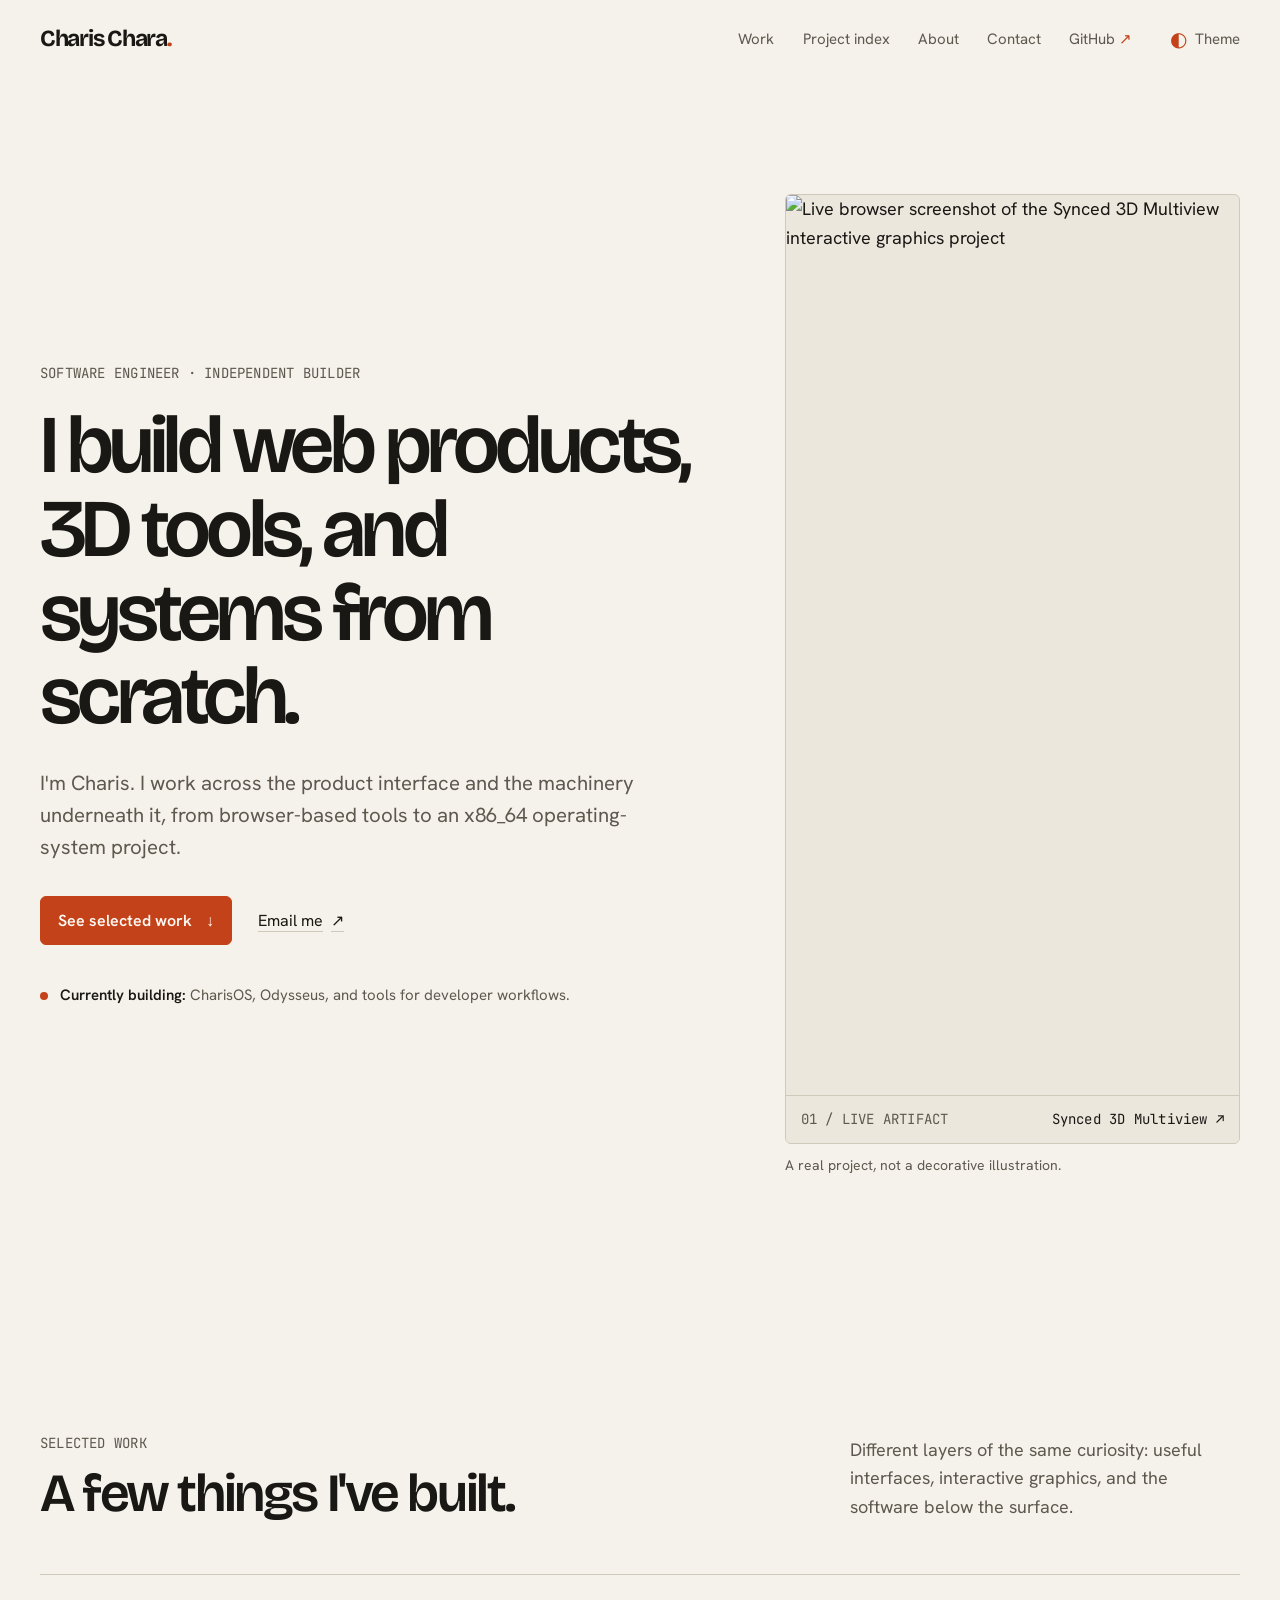
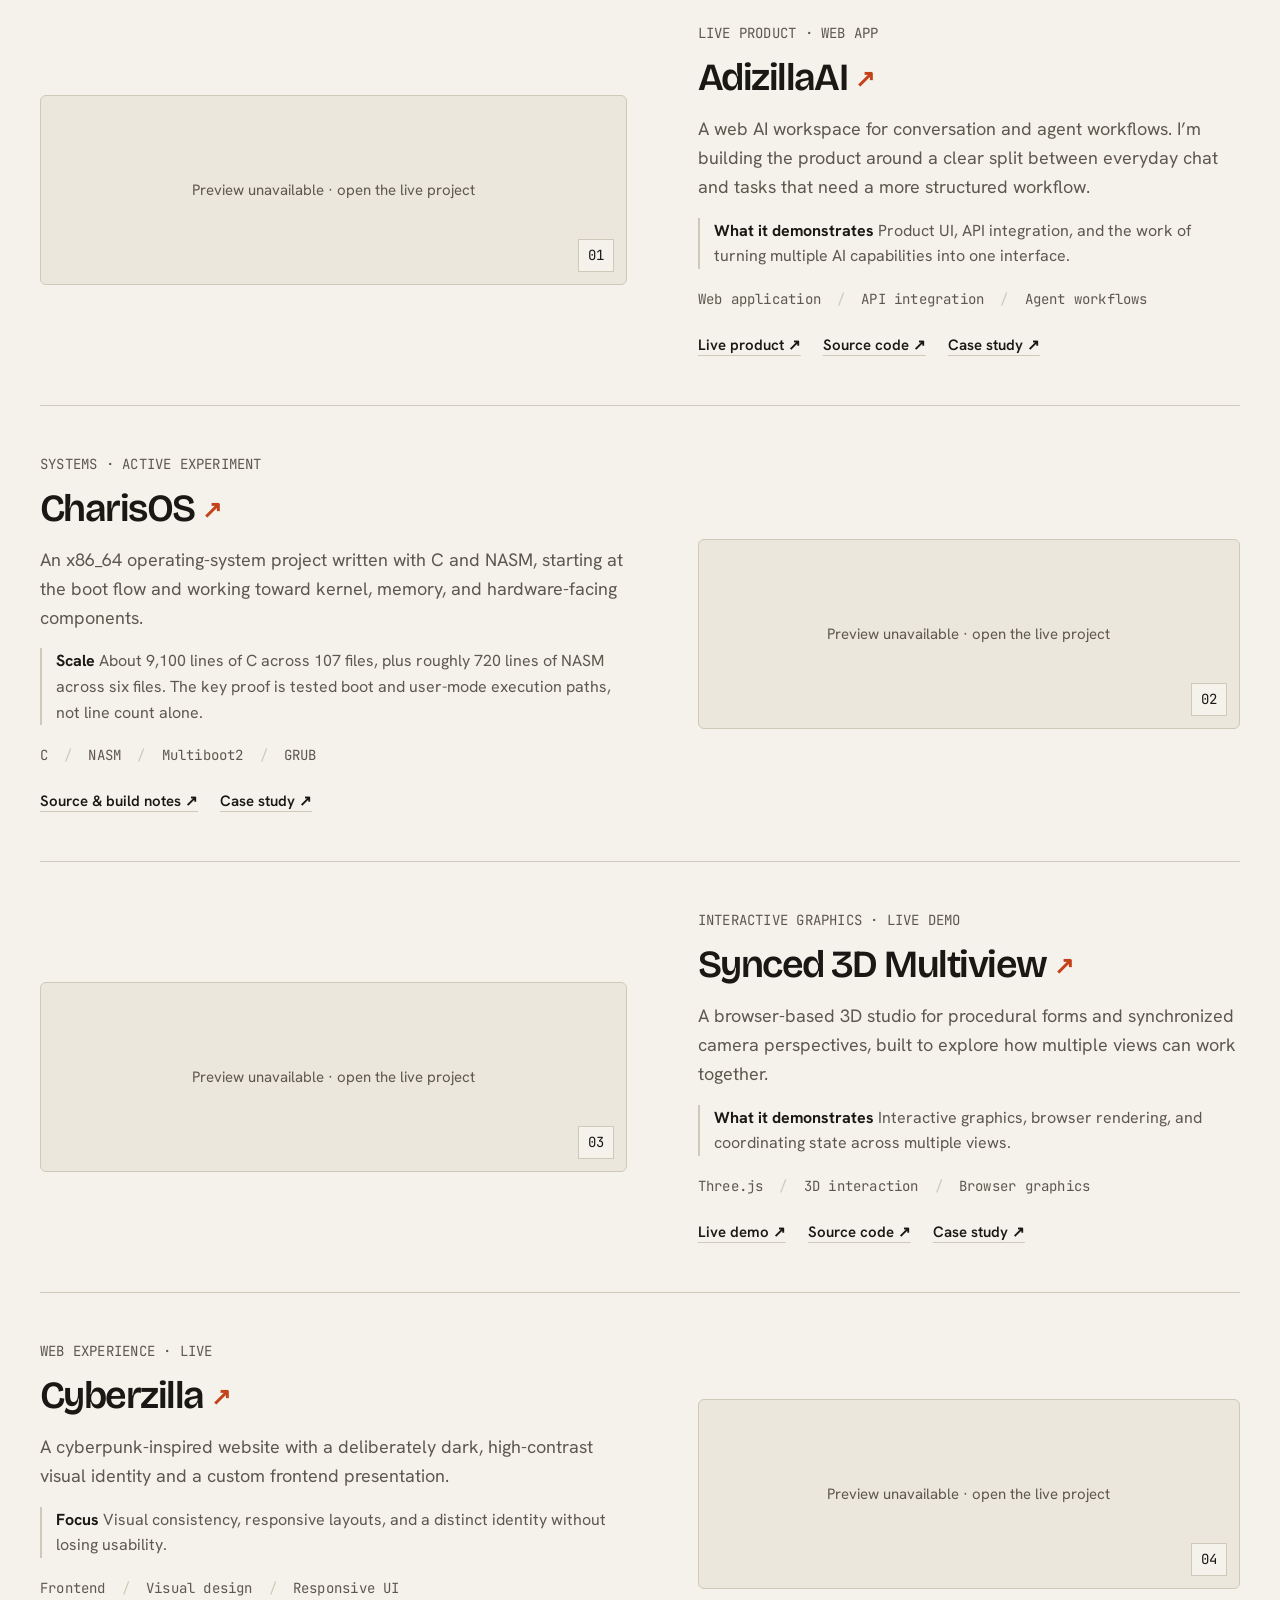
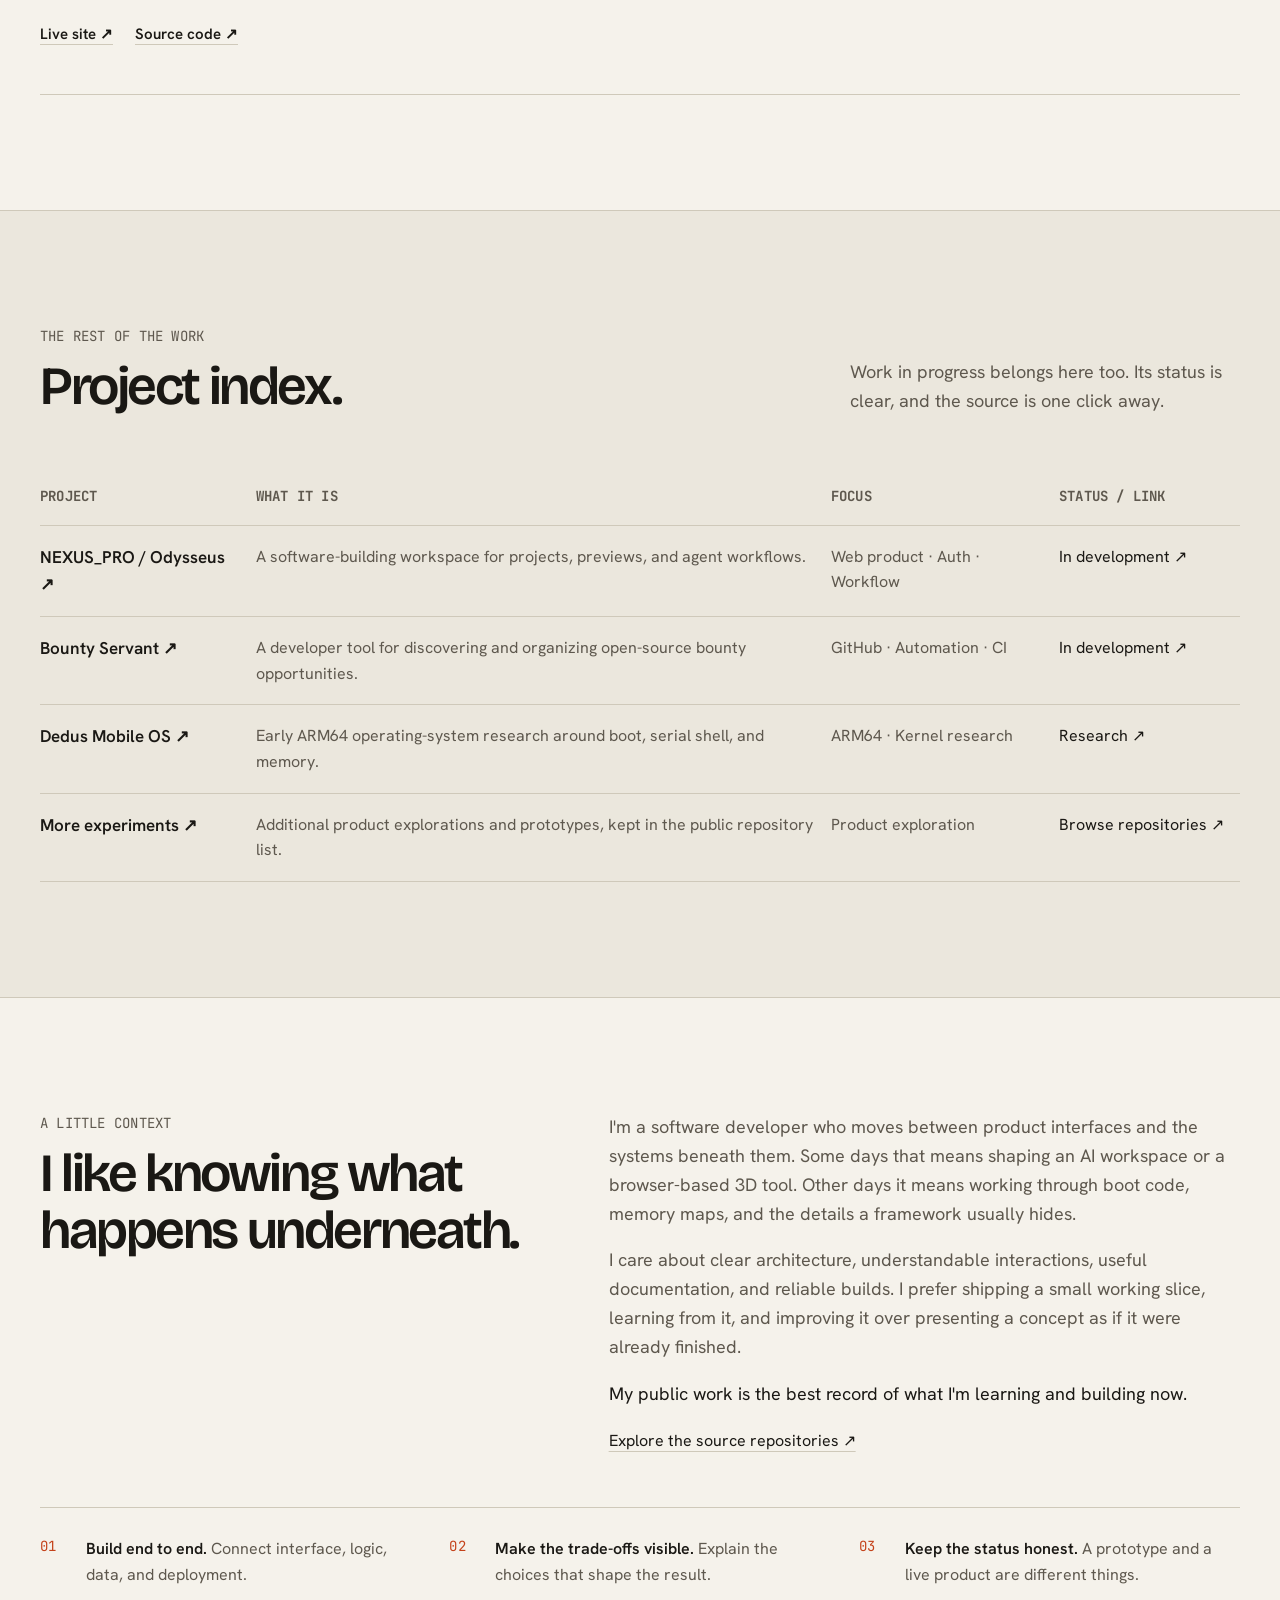
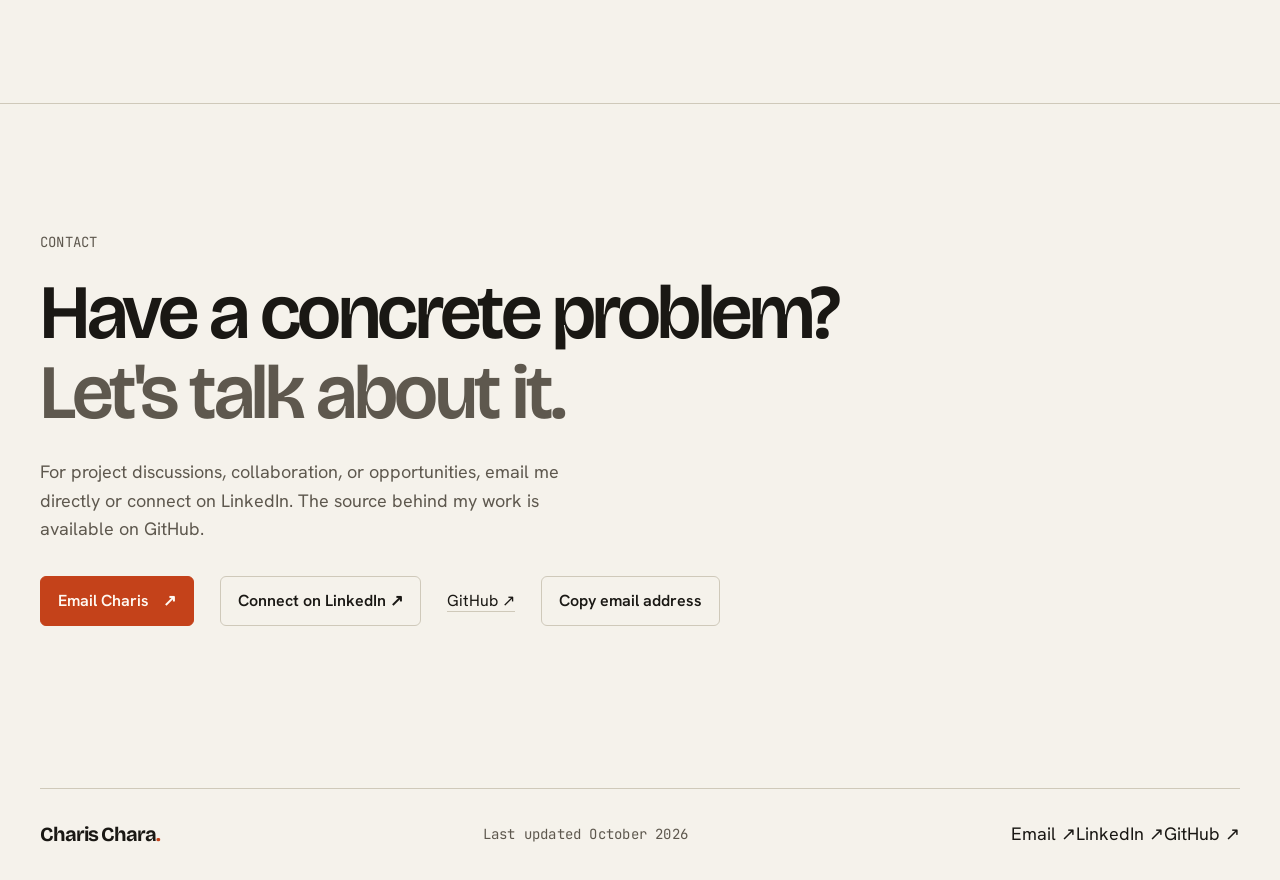
==== commit fa6cfceb: "Add real email and LinkedIn contact links" ====
--- a/index.html
+++ b/index.html
@@ -5,7 +5,7 @@
   <meta name="viewport" content="width=device-width, initial-scale=1">
   <meta name="theme-color" content="#11100e">
   <meta name="description" content="Charis Chara builds web products, interactive 3D tools, automation, and low-level systems. Selected projects and engineering notes.">
-  <meta property="og:title" content="Charis Chara — Software Engineer">
+  <meta property="og:title" content="Charis Chara | Software Engineer">
   <meta property="og:description" content="Web products, interactive 3D, automation, and systems work.">
   <meta property="og:type" content="website">
   <meta property="og:url" content="https://liladizilla.github.io/portfolio/">
@@ -16,9 +16,9 @@
   <link rel="preconnect" href="https://fonts.gstatic.com" crossorigin>
   <link href="https://fonts.googleapis.com/css2?family=Bricolage+Grotesque:opsz,wght@12..96,500;12..96,600;12..96,700&family=Hanken+Grotesk:wght@400;500;600;700&family=JetBrains+Mono:wght@400;500&display=swap" rel="stylesheet">
   <link rel="stylesheet" href="styles.css">
-  <title>Charis Chara — Software Engineer</title>
+  <title>Charis Chara | Software Engineer</title>
   <script type="application/ld+json">
-  {"@context":"https://schema.org","@type":"Person","name":"Charis Chara","url":"https://liladizilla.github.io/portfolio/","sameAs":["https://github.com/Liladizilla"],"jobTitle":"Software Engineer","knowsAbout":["Web development","Interactive 3D","Automation","Operating systems","Developer tools"]}
+  {"@context":"https://schema.org","@type":"Person","name":"Charis Chara","url":"https://liladizilla.github.io/portfolio/","sameAs":["https://github.com/Liladizilla","https://www.linkedin.com/in/charis-chara-774797304/"],"jobTitle":"Software Engineer","knowsAbout":["Web development","Interactive 3D","Automation","Operating systems","Developer tools"]}
   </script>
 </head>
 <body>
@@ -43,7 +43,7 @@
         <p class="hero-intro">I'm Charis. I work across the product interface and the machinery underneath it, from browser-based tools to an x86_64 operating-system project.</p>
         <div class="hero-actions">
           <a class="button button-primary" href="#work">See selected work <span aria-hidden="true">↓</span></a>
-          <a class="text-link email-link" href="https://github.com/Liladizilla" target="_blank" rel="noreferrer">Reach me on GitHub <span aria-hidden="true">↗</span></a>
+          <a class="text-link email-link" href="mailto:characharis01@gmail.com">Email me <span aria-hidden="true">↗</span></a>
         </div>
         <p class="now-line"><span class="now-marker" aria-hidden="true"></span><span><strong>Currently building:</strong> CharisOS, Odysseus, and tools for developer workflows.</span></p>
       </div>
@@ -167,8 +167,8 @@
       <div class="shell contact-inner">
         <p class="kicker">CONTACT</p>
         <h2 id="contact-title">Have a concrete problem?<br><span>Let's talk about it.</span></h2>
-        <p class="contact-copy">GitHub is the public contact route for now. It also gives you direct access to the code behind the projects above.</p>
-        <div class="hero-actions"><a class="button button-primary" href="https://github.com/Liladizilla" target="_blank" rel="noreferrer">Connect on GitHub <span aria-hidden="true">↗</span></a><button class="button button-secondary" id="copy-profile" type="button" data-copy="https://github.com/Liladizilla">Copy profile link</button></div>
+        <p class="contact-copy">For project discussions, collaboration, or opportunities, email me directly or connect on LinkedIn. The source behind my work is available on GitHub.</p>
+        <div class="hero-actions"><a class="button button-primary" href="mailto:characharis01@gmail.com">Email Charis <span aria-hidden="true">↗</span></a><a class="button button-secondary" href="https://www.linkedin.com/in/charis-chara-774797304/" target="_blank" rel="noreferrer">Connect on LinkedIn ↗</a><a class="text-link" href="https://github.com/Liladizilla" target="_blank" rel="noreferrer">GitHub ↗</a><button class="button button-secondary" id="copy-profile" type="button" data-copy="characharis01@gmail.com">Copy email address</button></div>
         <p class="copy-feedback" id="copy-feedback" role="status" aria-live="polite"></p>
       </div>
     </section>
@@ -177,7 +177,7 @@
   <footer class="site-footer shell">
     <a class="wordmark" href="#top">Charis Chara<span class="wordmark-period">.</span></a>
     <p>Last updated October 2026</p>
-    <a href="https://github.com/Liladizilla" target="_blank" rel="noreferrer">GitHub ↗</a>
+    <div class="footer-links"><a href="mailto:characharis01@gmail.com">Email ↗</a><a href="https://www.linkedin.com/in/charis-chara-774797304/" target="_blank" rel="noreferrer">LinkedIn ↗</a><a href="https://github.com/Liladizilla" target="_blank" rel="noreferrer">GitHub ↗</a></div>
   </footer>
   <script src="script.js" defer></script>
 </body>
--- a/styles.css
+++ b/styles.css
@@ -76,7 +76,7 @@
 .hero { display: grid; grid-template-columns: minmax(0, 1.18fr) minmax(340px, .82fr); align-items: center; gap: clamp(40px, 7vw, 100px); padding-top: clamp(66px, 9vw, 124px); padding-bottom: clamp(86px, 11vw, 150px); }
 .hero-copy { max-width: 720px; }
 .hero h1 { max-width: 800px; margin: 0; font-family: var(--display); font-size: clamp(2.75rem, 6.4vw, 6rem); line-height: 1.02; letter-spacing: -.055em; font-weight: 600; }
-.hero h1 span { color: var(--accent); }
+.hero h1 span { color: inherit; }
 .hero-intro { max-width: 620px; margin: 28px 0 0; color: var(--muted); font-size: clamp(18px, 1.6vw, 21px); line-height: 1.58; }
 .hero-actions { display: flex; align-items: center; flex-wrap: wrap; gap: 18px 26px; margin-top: 32px; }
 .button { min-height: 48px; display: inline-flex; align-items: center; justify-content: center; gap: 14px; padding: 11px 17px; border: 1px solid var(--line); border-radius: var(--radius); font-size: 16px; font-weight: 600; cursor: pointer; transition: transform .2s var(--ease), background .2s ease, border-color .2s ease; }
@@ -227,7 +227,7 @@
 .case-back { display: inline-flex; align-items: center; gap: 9px; margin-bottom: 28px; color: var(--muted); font-size: 15px; text-decoration: underline; text-decoration-color: var(--line); text-underline-offset: 4px; }
 .case-back:hover { color: var(--text); text-decoration-color: var(--accent); }
 .case-hero h1 { max-width: 1000px; margin: 0; font-family: var(--display); font-size: clamp(2.8rem, 7.2vw, 6.2rem); line-height: .99; letter-spacing: -.055em; font-weight: 600; }
-.case-hero h1 span { color: var(--accent); }
+.case-hero h1 span { color: inherit; }
 .case-lede { max-width: 740px; margin: 24px 0 0; color: var(--muted); font-size: clamp(18px, 2vw, 22px); }
 .case-meta { display: flex; flex-wrap: wrap; gap: 12px 28px; margin-top: 30px; padding: 18px 0; border-block: 1px solid var(--line); color: var(--muted); font: 14px/1.5 var(--mono); }
 .case-meta strong { color: var(--text); font-weight: 500; }
